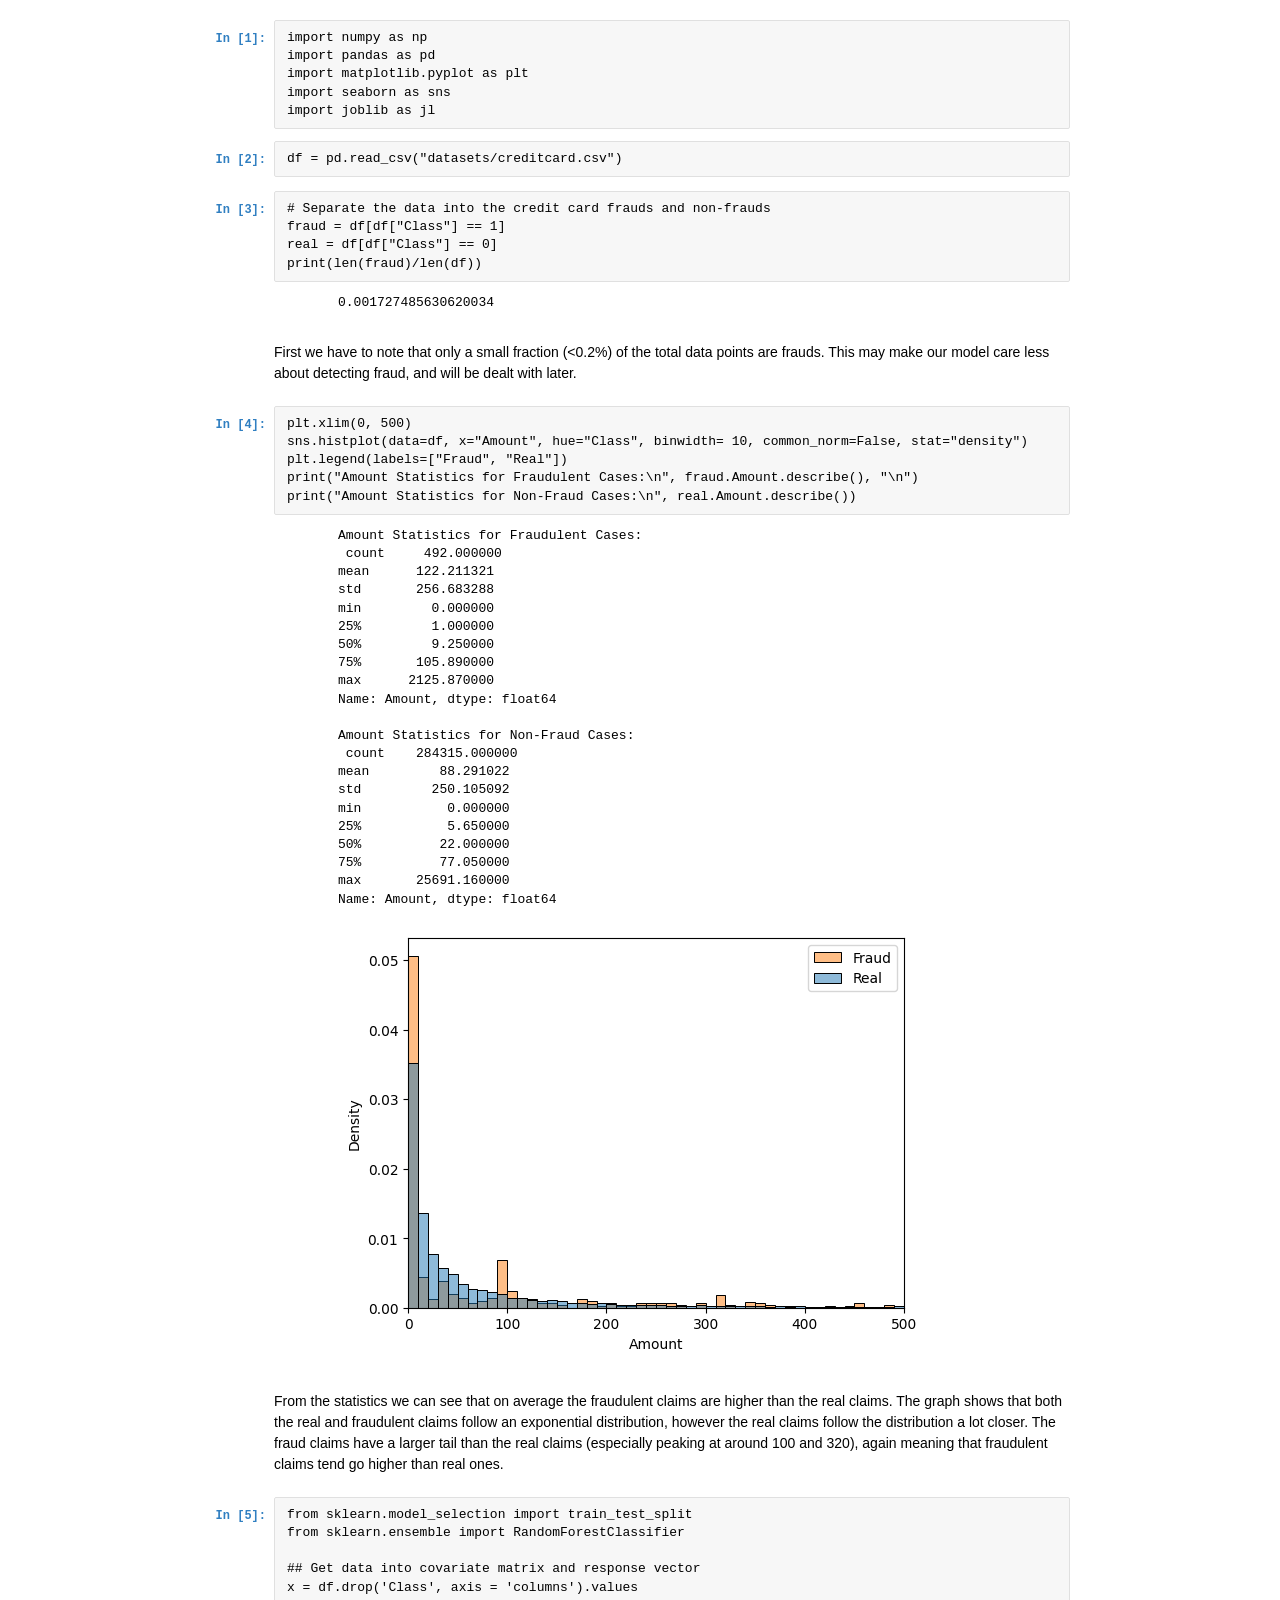
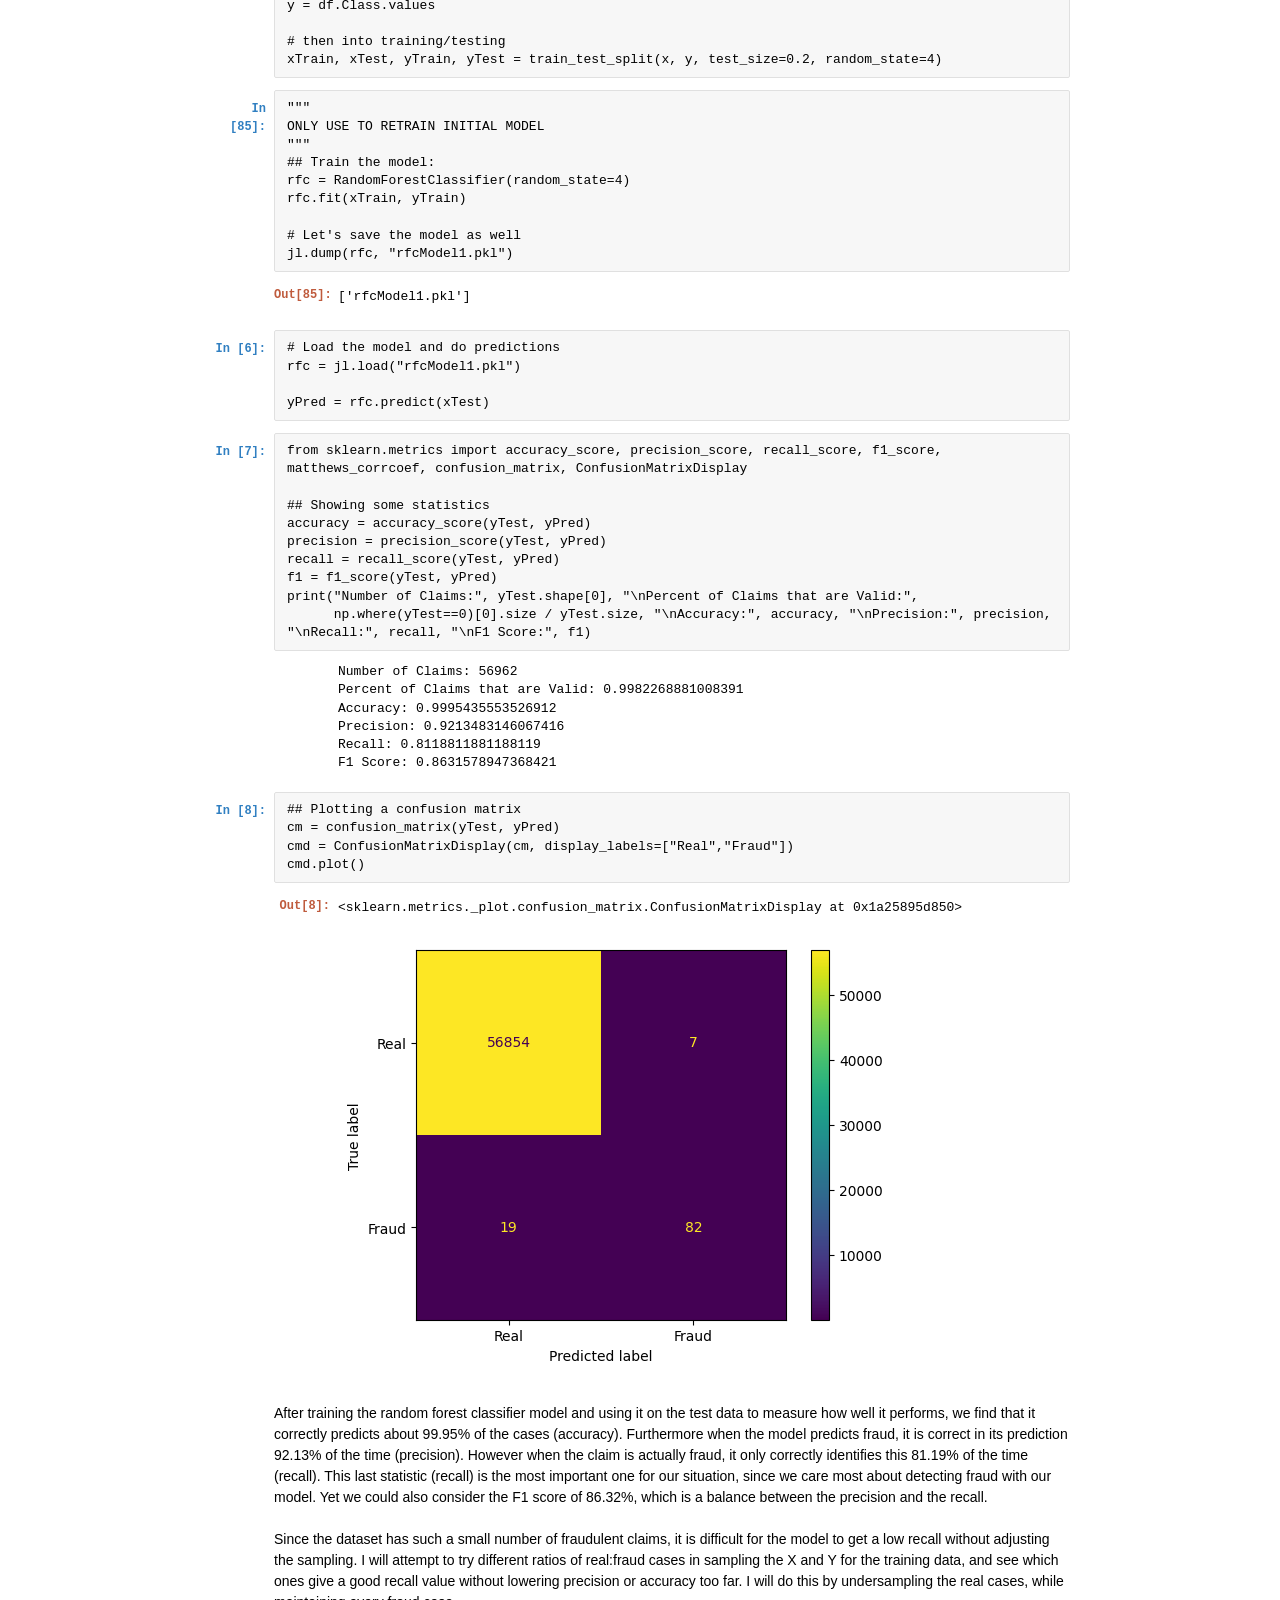
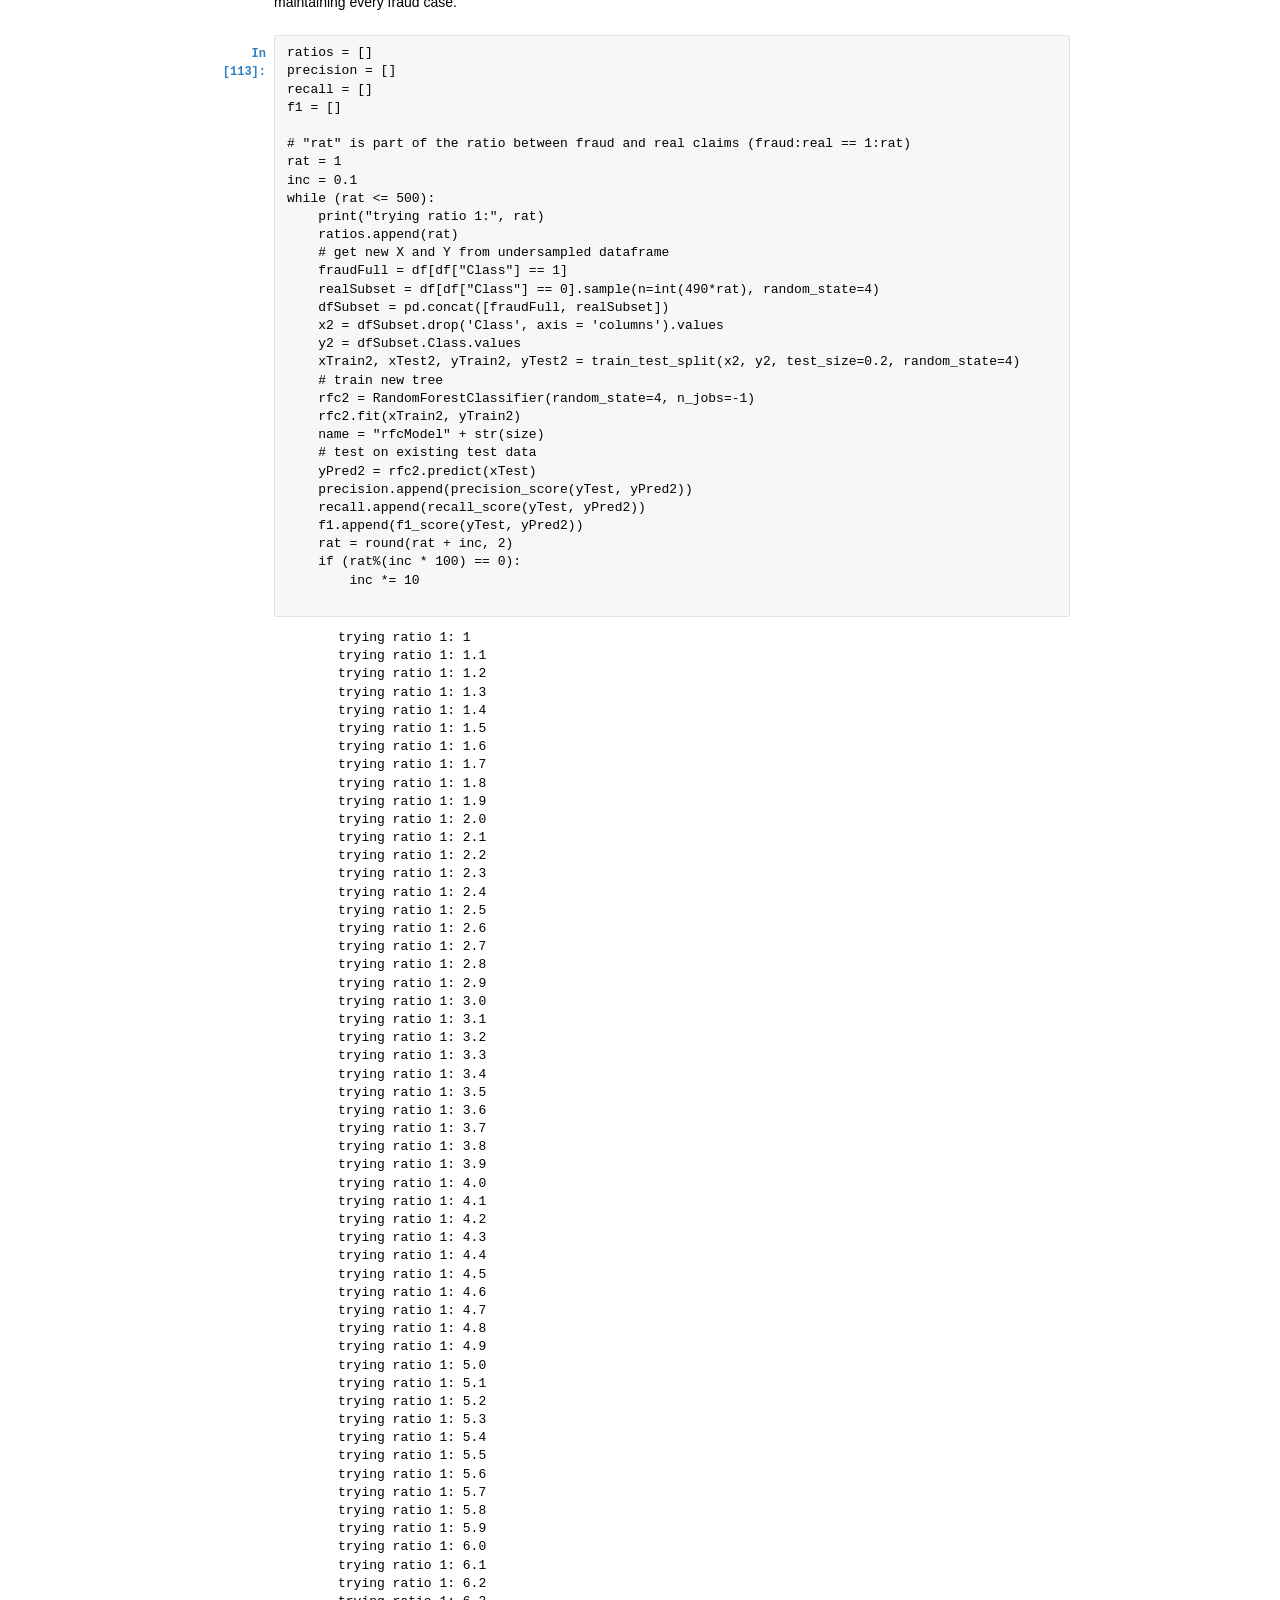
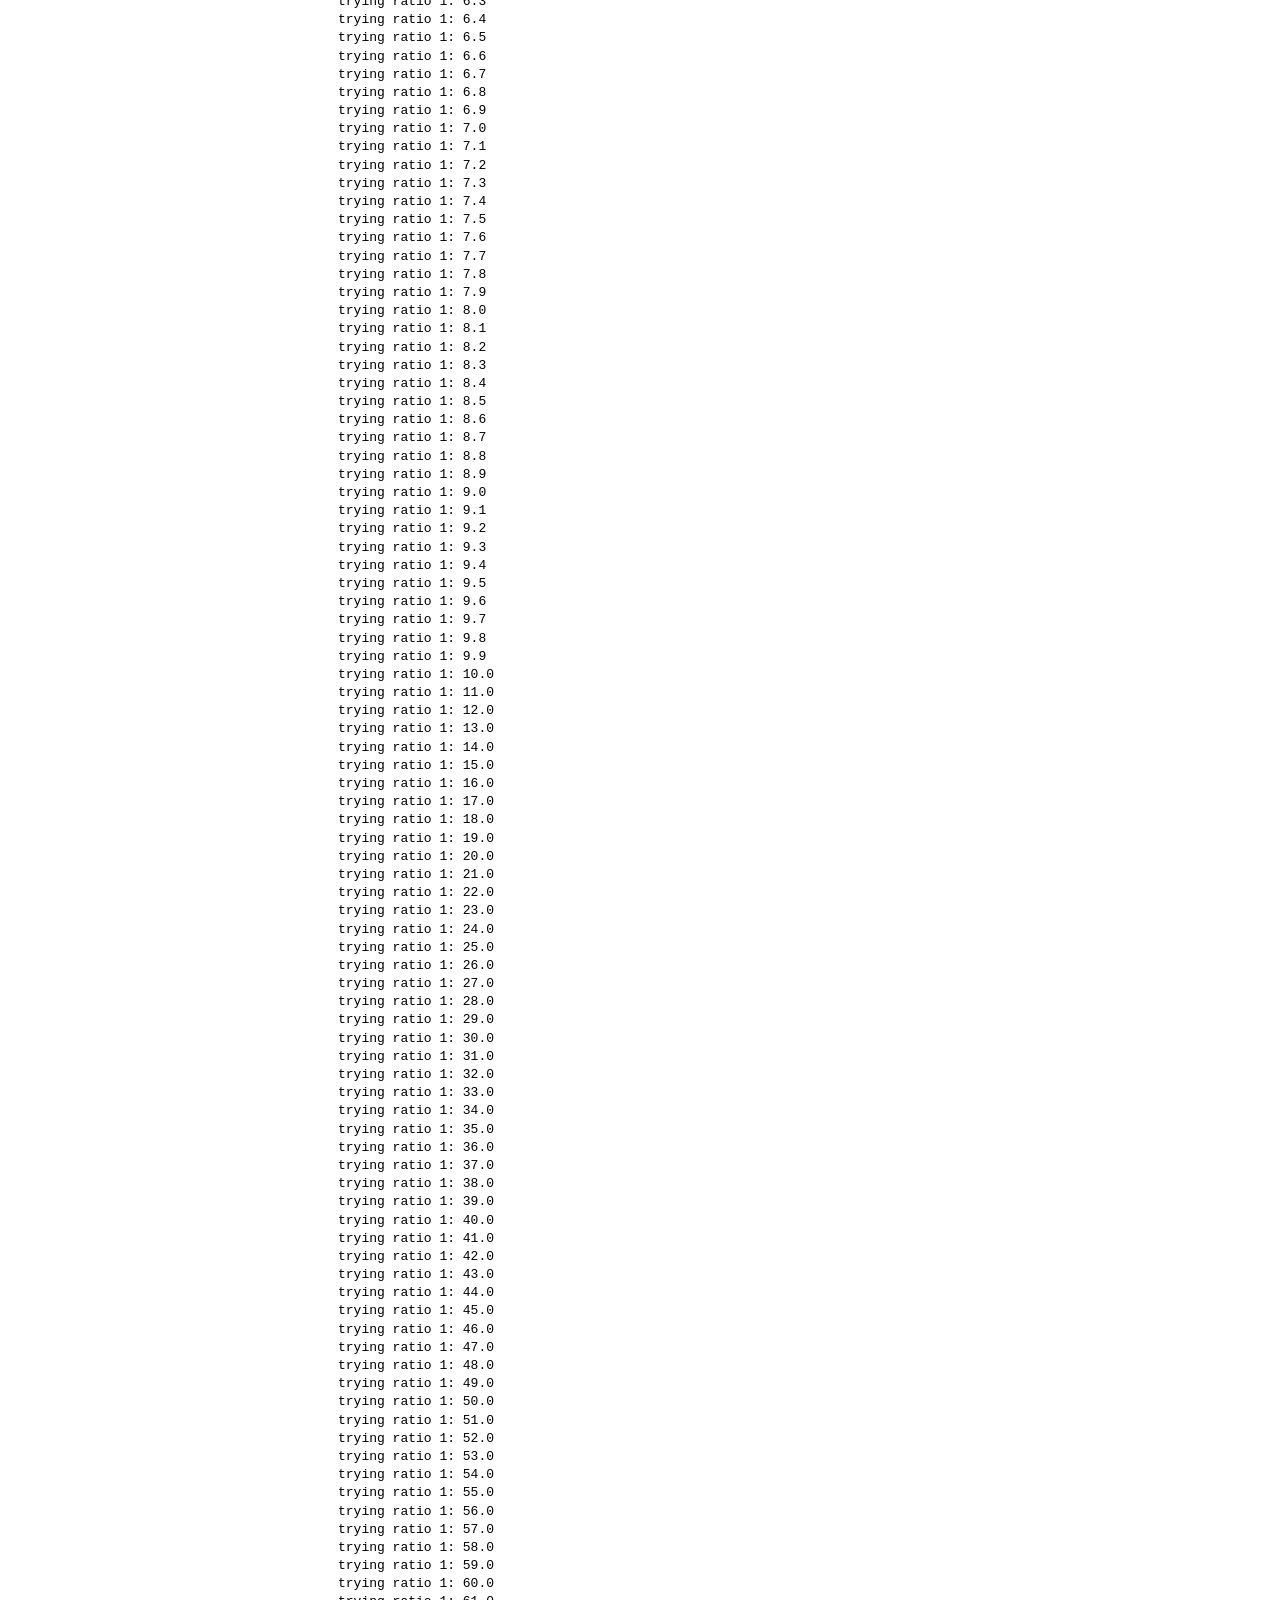
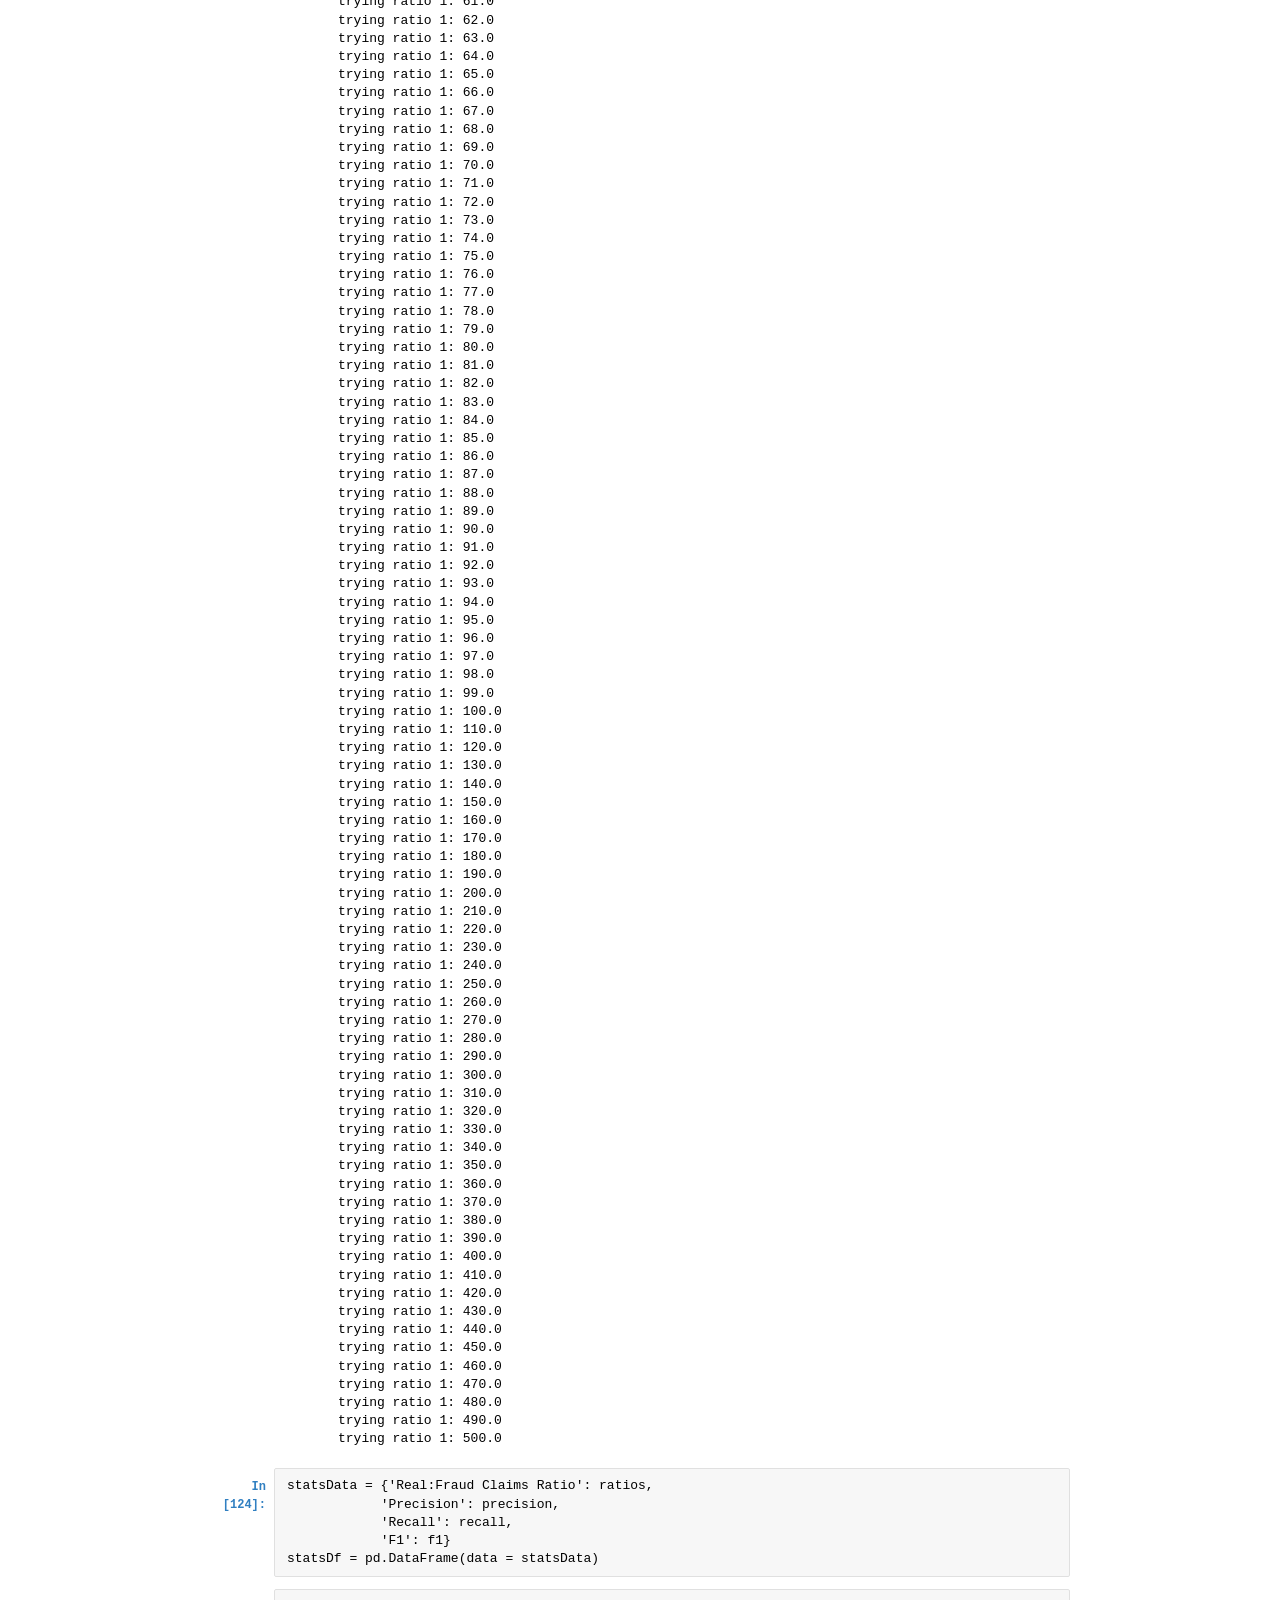
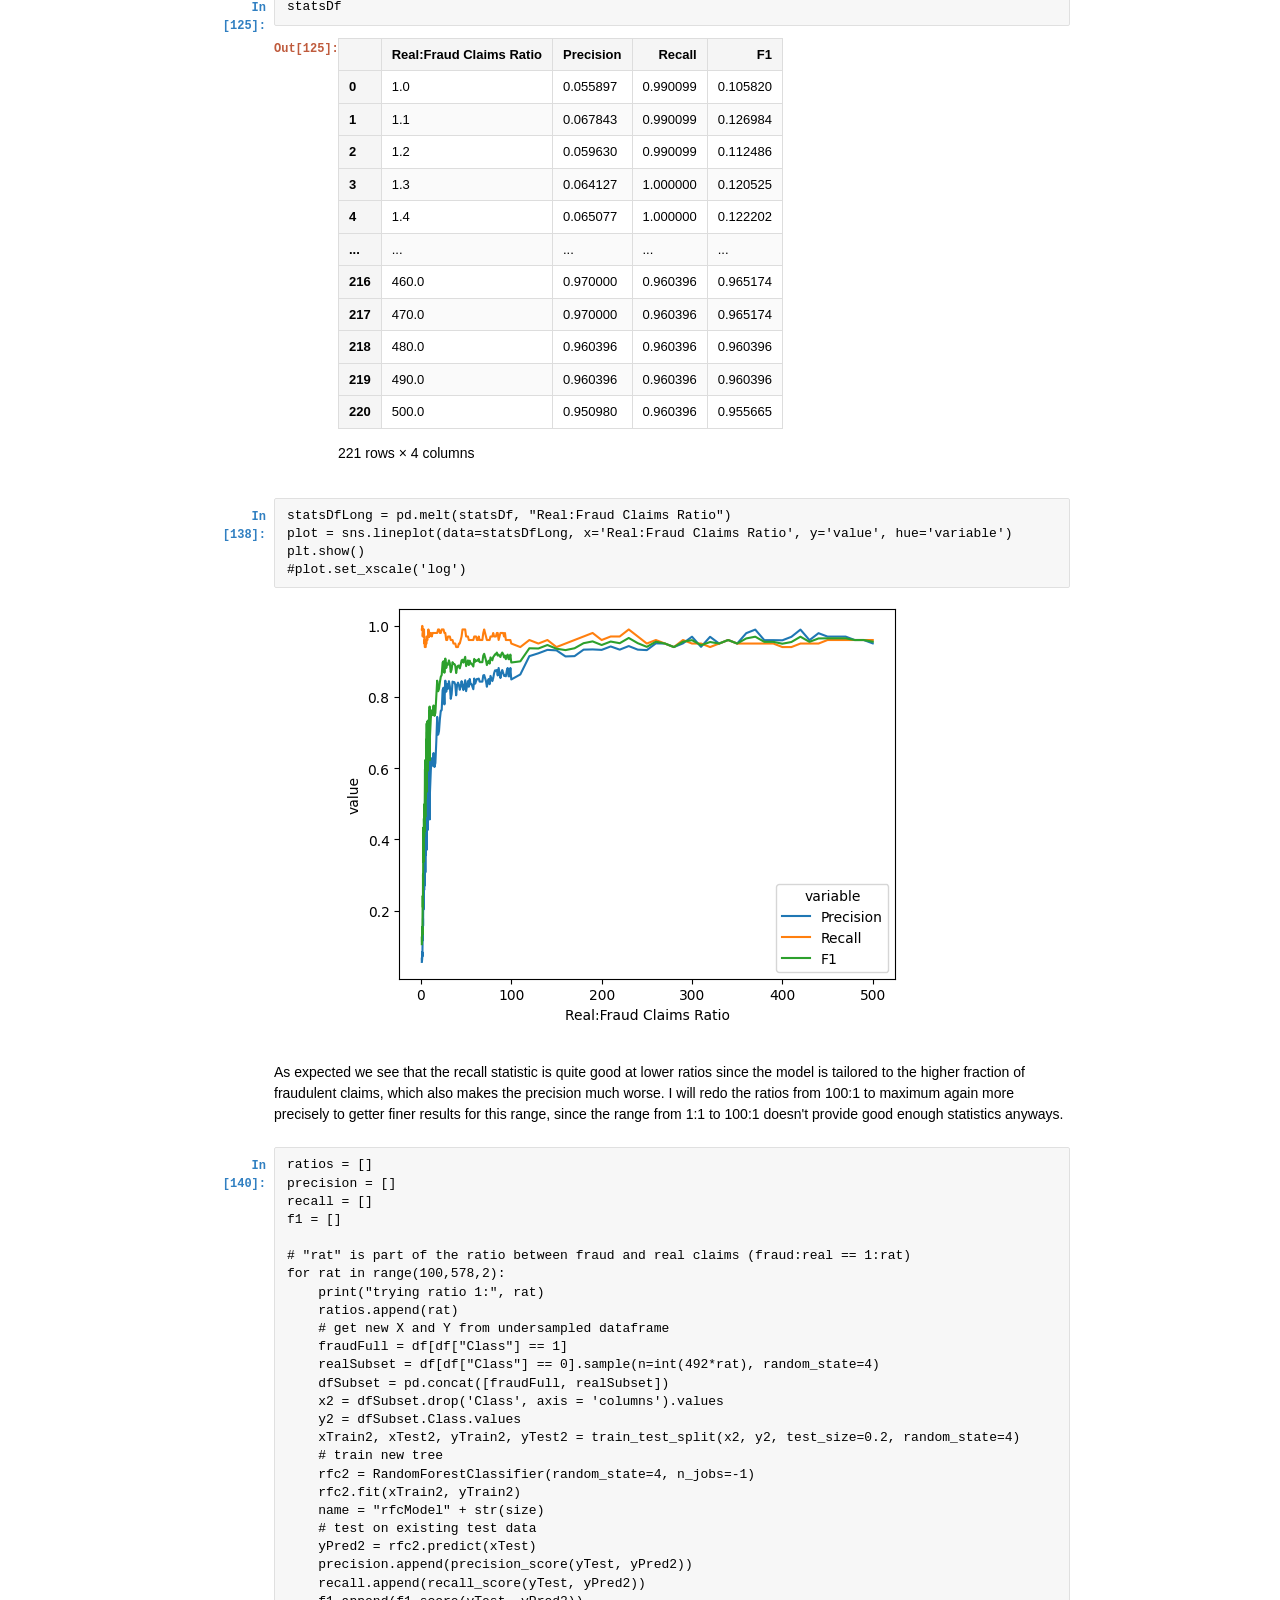
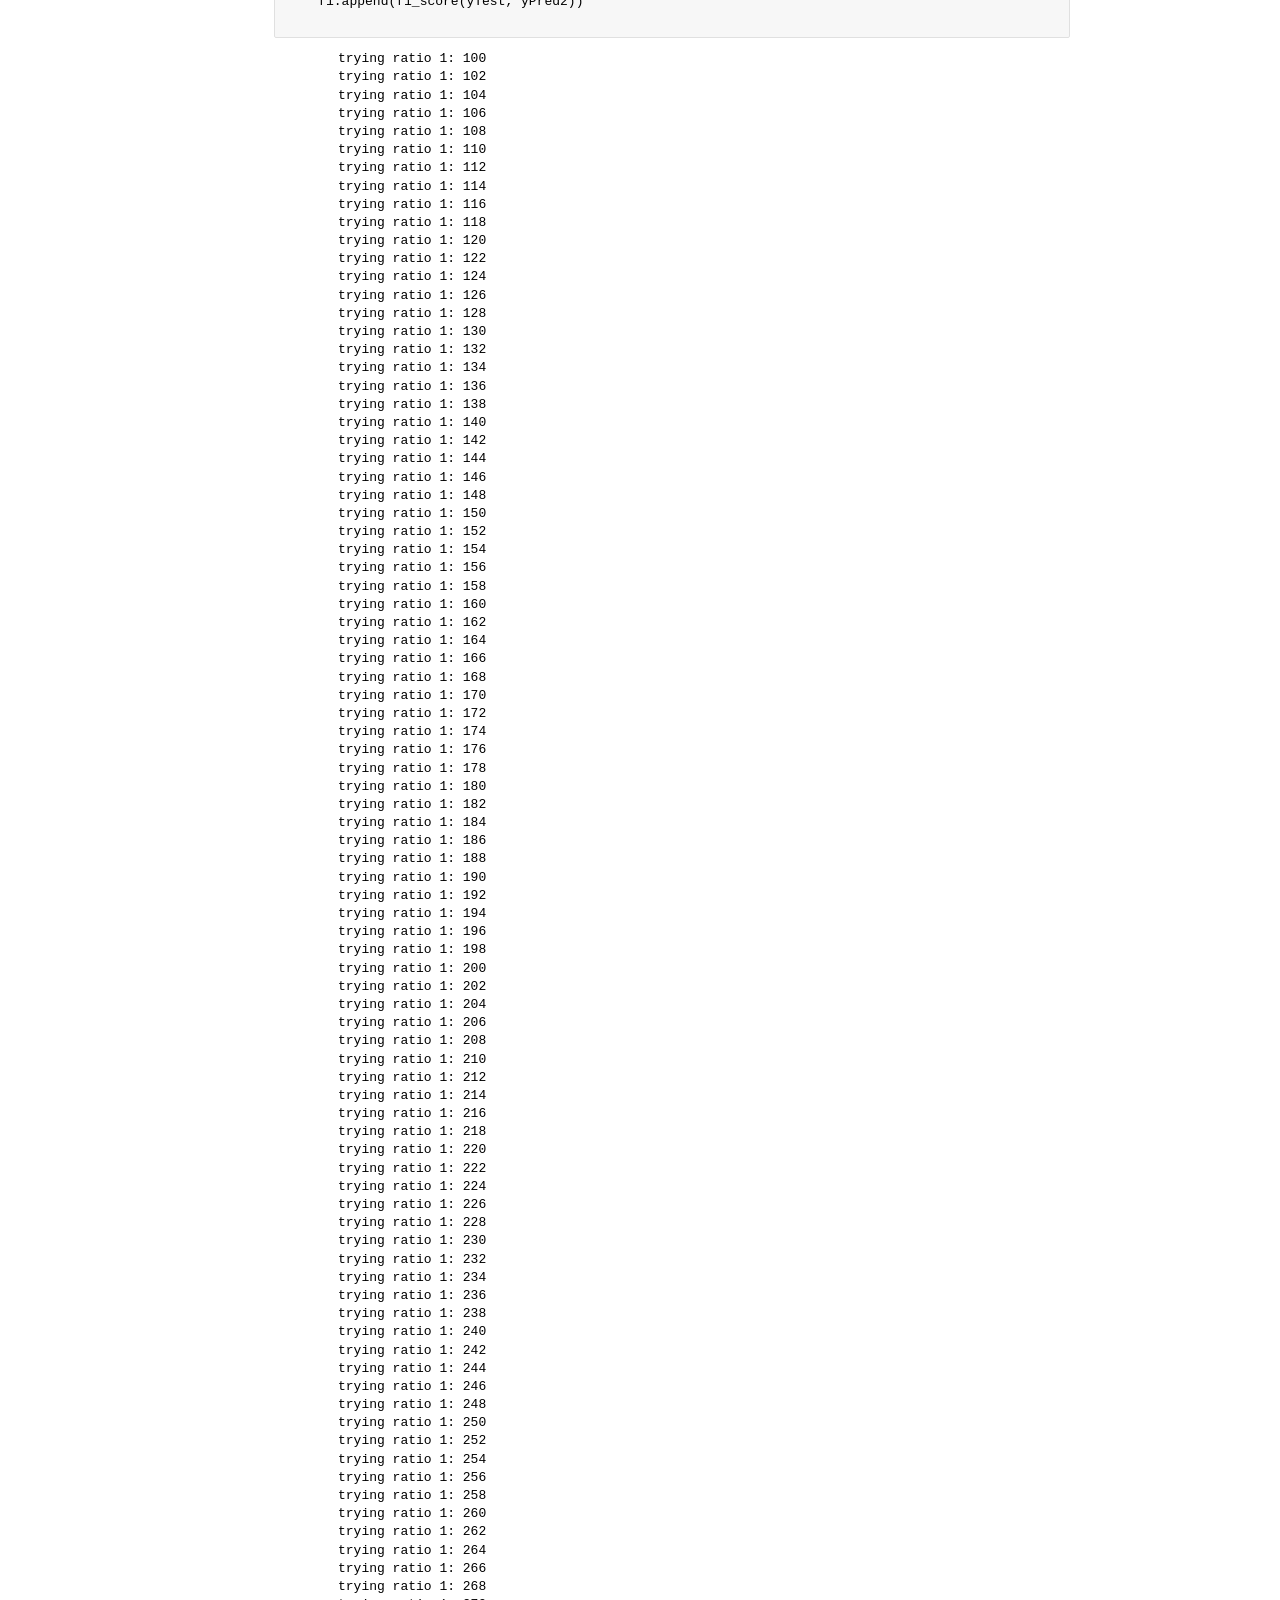
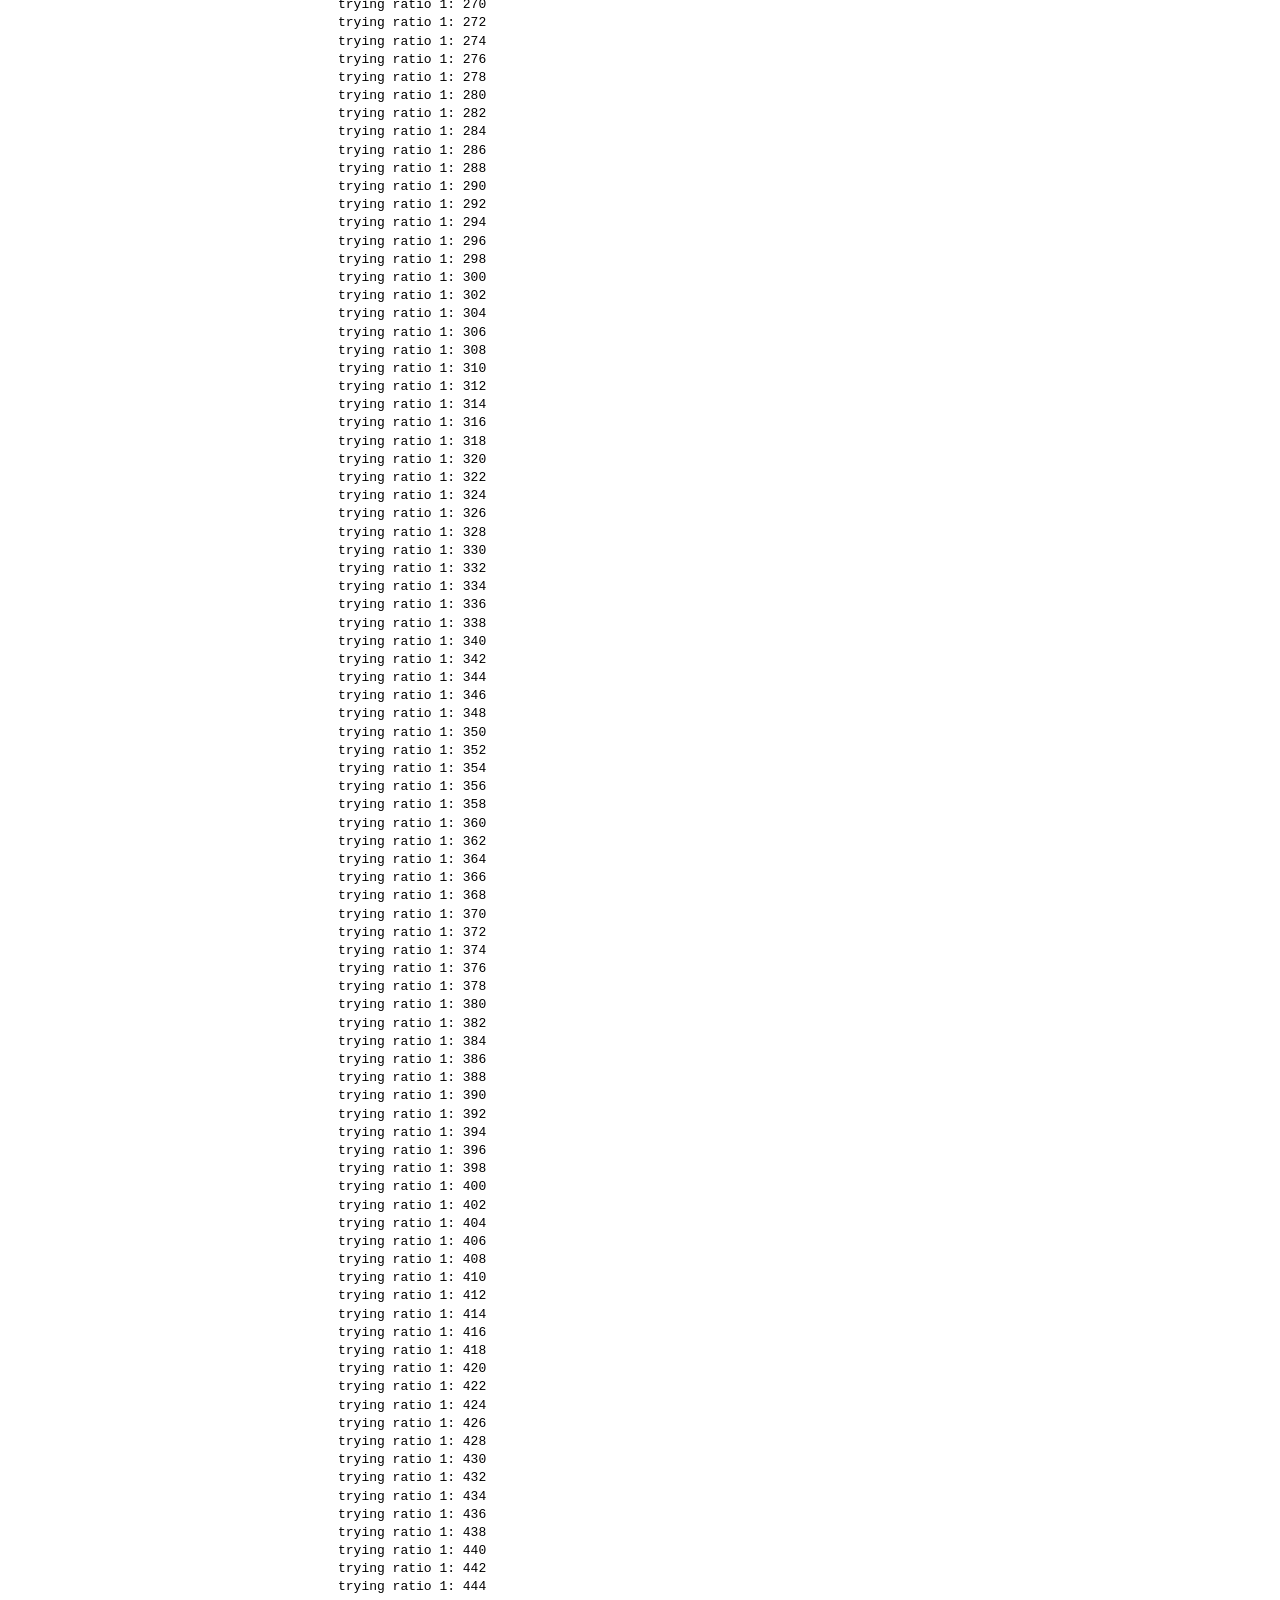
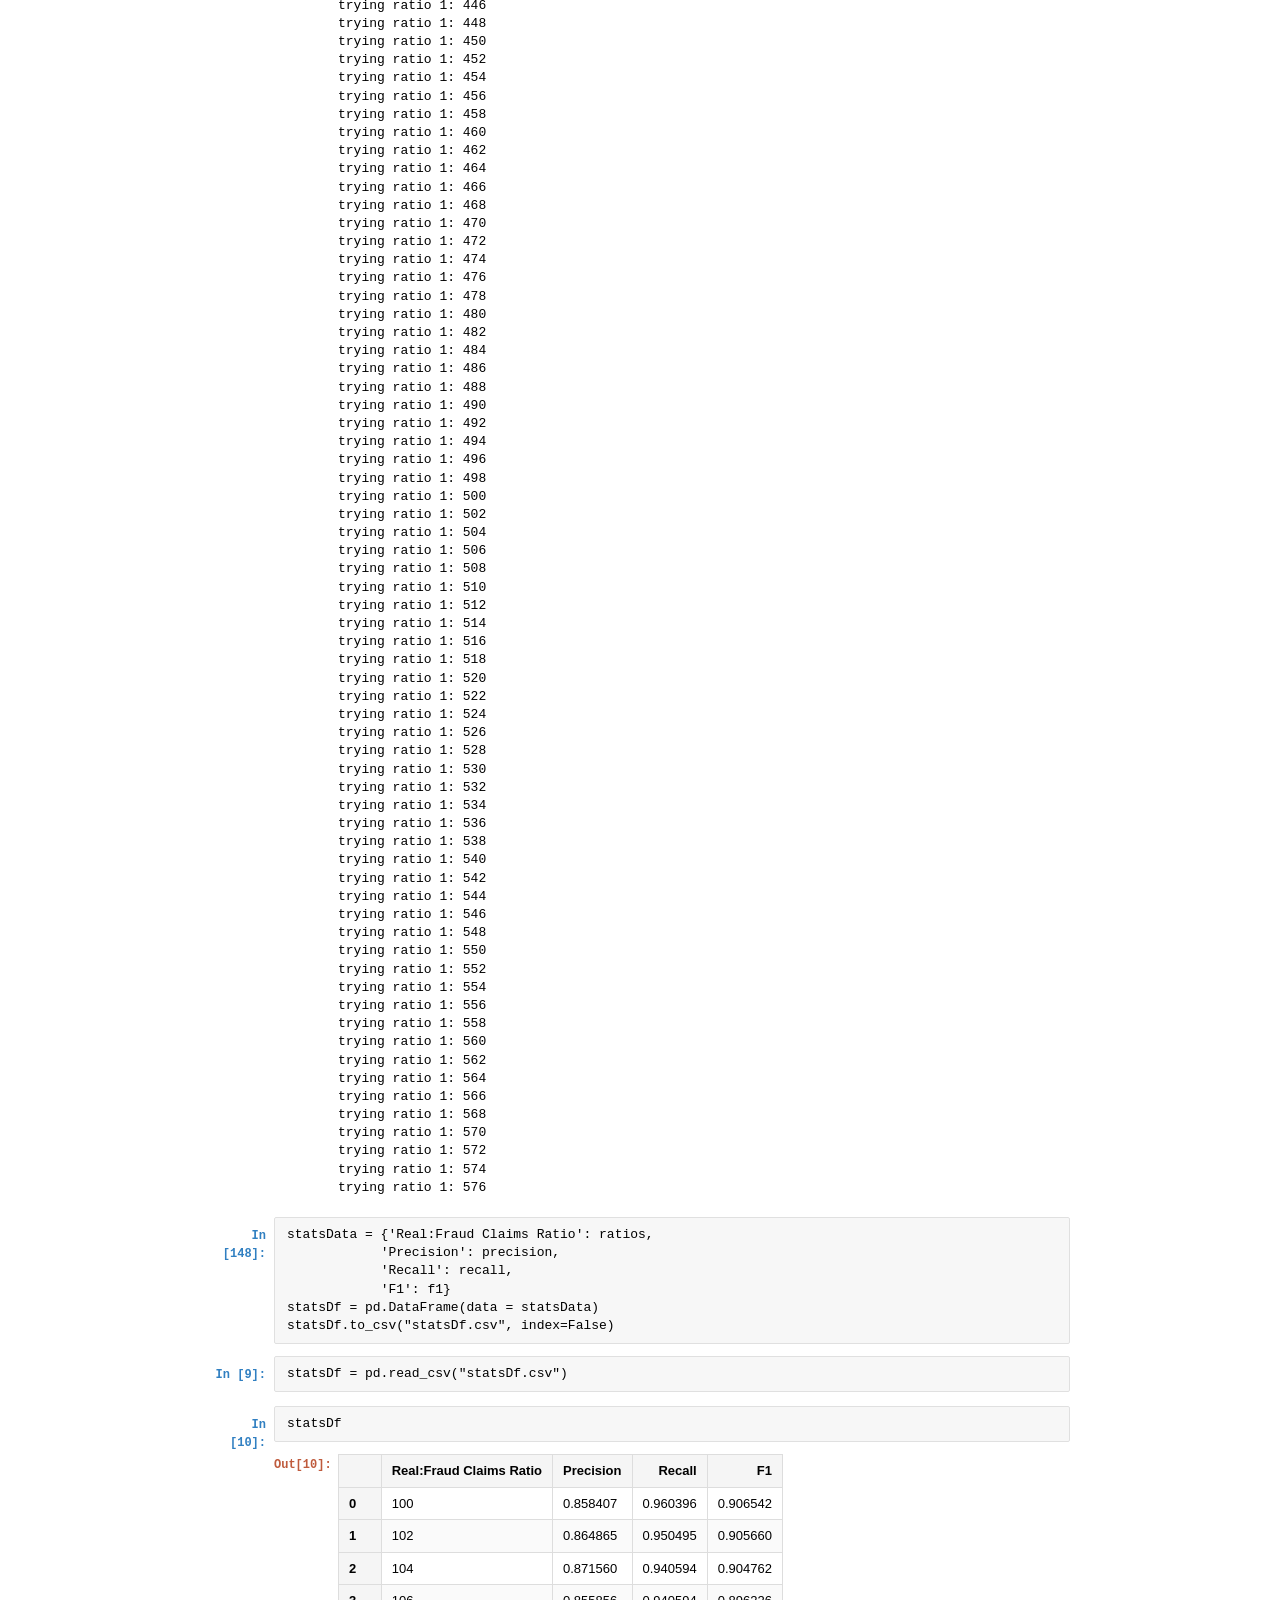
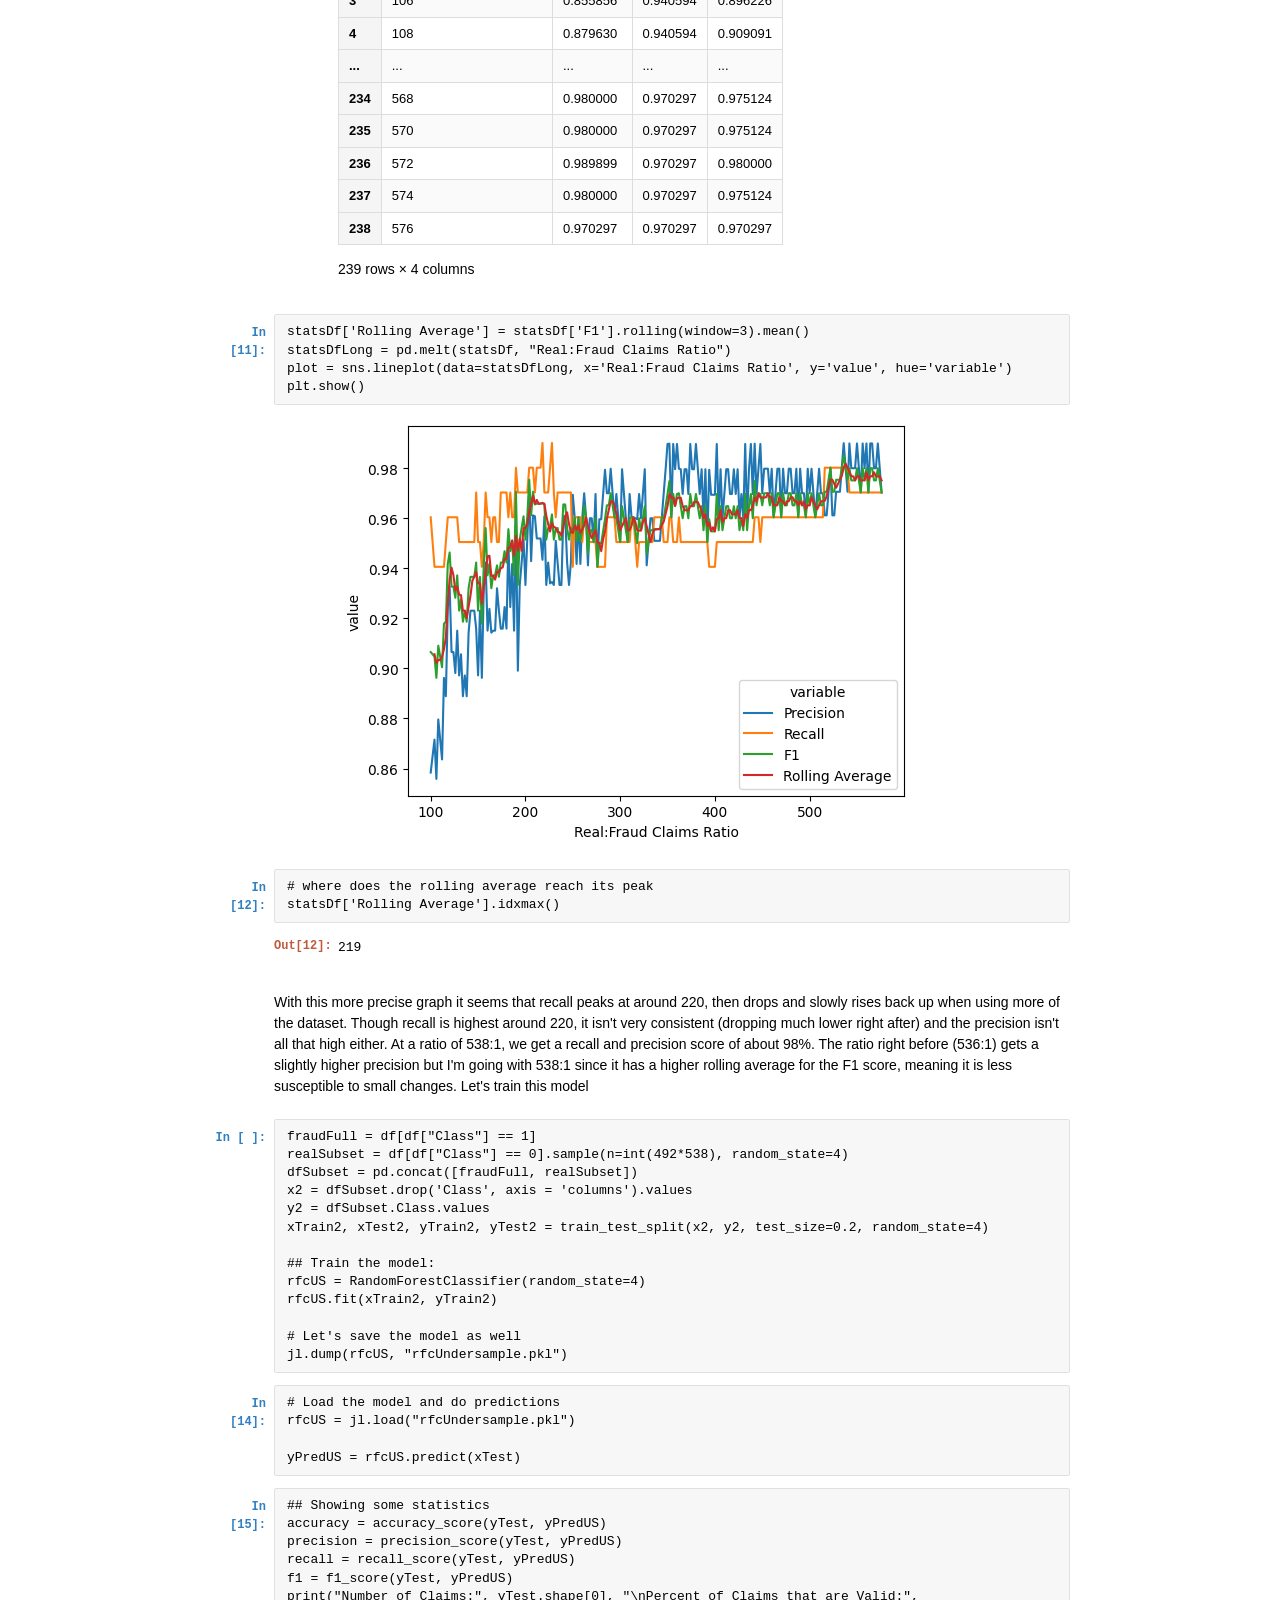
==== CreditCardFraud.html @ 07748f50 "Setup Site Bones Created general layour of site for this project" ====
<!DOCTYPE html>
<html lang="en">
<head>
    <meta charset="UTF-8">
    <meta name="viewport" content="width=device-width, initial-scale=1.0">
    <title>Jupyter Notebook — generated with runcell</title>
    <meta name="description" content="Exported with runcell — convert .ipynb notebooks to HTML or PDF anytime at runcell.dev." />
    <meta name="generator" content="runcell" />
    <style>
        :root {
            --jp-code-font-family: 'SFMono-Regular', Menlo, Consolas, 'Liberation Mono', monospace;
            --jp-content-font-family: -apple-system, BlinkMacSystemFont, 'Segoe UI', Helvetica, Arial, sans-serif;
            --jp-cell-prompt-width: 64px;
            --jp-input-prompt-color: #307fc1;
            --jp-output-prompt-color: #bf5b3d;
            --jp-cell-input-bg: #f7f7f7;
            --jp-layout-color0: #ffffff;
            --jp-layout-color1: #f7f7f7;
            --jp-border-color1: #e0e0e0;
            --jp-content-font-color0: #000000;
            --jp-content-font-color1: #333333;
        }

        * {
            box-sizing: border-box;
        }

        body {
            font-family: var(--jp-content-font-family);
            font-size: 14px;
            line-height: 1.5;
            color: var(--jp-content-font-color0);
            background-color: var(--jp-layout-color0);
            margin: 0;
            padding: 0;
        }

        .notebook-container {
            max-width: 900px;
            margin: 0 auto;
            padding: 20px;
        }

        /* Cell structure */
        .cell {
            display: flex;
            flex-direction: row;
            margin-bottom: 12px;
            position: relative;
        }

        .cell-prompt {
            min-width: var(--jp-cell-prompt-width);
            width: var(--jp-cell-prompt-width);
            font-family: var(--jp-code-font-family);
            font-size: 12px;
            padding: 10px 8px 10px 0;
            text-align: right;
            flex-shrink: 0;
            user-select: none;
        }

        .cell-content {
            flex: 1;
            min-width: 0;
            overflow: hidden;
        }

        /* Input prompt styling - Jupyter blue */
        .input-prompt {
            color: var(--jp-input-prompt-color);
            font-weight: bold;
        }

        /* Output prompt styling - Jupyter red/orange */
        .output-prompt {
            color: var(--jp-output-prompt-color);
            font-weight: bold;
        }

        /* Code cell input area */
        .input-area {
            background-color: var(--jp-cell-input-bg);
            border: 1px solid var(--jp-border-color1);
            border-radius: 2px;
            padding: 8px 12px;
            overflow-x: auto;
        }

        .input-area pre {
            margin: 0;
            font-family: var(--jp-code-font-family);
            font-size: 13px;
            line-height: 1.4;
            white-space: pre-wrap;
            word-wrap: break-word;
        }

        /* Output area */
        .output-area {
            margin-top: 0;
        }

        .output-wrapper {
            display: flex;
            flex-direction: row;
            margin-top: 4px;
        }

        .output-content {
            flex: 1;
            min-width: 0;
            padding: 8px 0;
        }

        .output-content pre {
            margin: 0;
            font-family: var(--jp-code-font-family);
            font-size: 13px;
            line-height: 1.4;
            white-space: pre-wrap;
            word-wrap: break-word;
        }

        /* Stream output (stdout/stderr) */
        .output-stream {
            font-family: var(--jp-code-font-family);
            font-size: 13px;
            line-height: 1.4;
            white-space: pre-wrap;
            word-wrap: break-word;
        }

        .output-stderr {
            background-color: #fdd;
            padding: 8px 12px;
            border-radius: 2px;
        }

        /* Execute result / display data */
        .output-result {
            padding: 4px 0;
        }

        .output-result pre {
            margin: 0;
            font-family: var(--jp-code-font-family);
            font-size: 13px;
        }

        /* Image output */
        .output-image {
            max-width: 100%;
            height: auto;
            display: block;
        }

        /* HTML output (DataFrames, etc.) */
        .output-html {
            overflow-x: auto;
        }

        .output-html table {
            border-collapse: collapse;
            font-size: 13px;
            font-family: var(--jp-content-font-family);
        }

        .output-html table th,
        .output-html table td {
            border: 1px solid #ddd;
            padding: 6px 10px;
            text-align: left;
        }

        .output-html table th {
            background-color: #f5f5f5;
            font-weight: 600;
        }

        .output-html table tr:nth-child(even) {
            background-color: #fafafa;
        }

        /* Error output */
        .output-error {
            background-color: #fff0f0;
            padding: 8px 12px;
            border-radius: 2px;
            font-family: var(--jp-code-font-family);
            font-size: 13px;
            white-space: pre-wrap;
        }

        /* Markdown cell styling */
        .markdown-cell {
            padding: 10px 0;
        }

        .markdown-cell h1 {
            font-size: 2em;
            font-weight: 600;
            margin: 0.67em 0;
            padding-bottom: 0.3em;
            border-bottom: 1px solid var(--jp-border-color1);
        }

        .markdown-cell h2 {
            font-size: 1.5em;
            font-weight: 600;
            margin: 0.83em 0;
            padding-bottom: 0.3em;
            border-bottom: 1px solid var(--jp-border-color1);
        }

        .markdown-cell h3 {
            font-size: 1.25em;
            font-weight: 600;
            margin: 1em 0;
        }

        .markdown-cell h4 {
            font-size: 1em;
            font-weight: 600;
            margin: 1.33em 0;
        }

        .markdown-cell h5 {
            font-size: 0.875em;
            font-weight: 600;
            margin: 1.67em 0;
        }

        .markdown-cell h6 {
            font-size: 0.85em;
            font-weight: 600;
            margin: 2.33em 0;
            color: #6a737d;
        }

        .markdown-cell p {
            margin: 0 0 16px 0;
            line-height: 1.6;
        }

        .markdown-cell code {
            font-family: var(--jp-code-font-family);
            font-size: 85%;
            background-color: rgba(27, 31, 35, 0.05);
            padding: 0.2em 0.4em;
            border-radius: 3px;
        }

        .markdown-cell pre {
            background-color: var(--jp-cell-input-bg);
            border: 1px solid var(--jp-border-color1);
            border-radius: 3px;
            padding: 16px;
            overflow-x: auto;
            font-size: 85%;
            line-height: 1.45;
        }

        .markdown-cell pre code {
            background-color: transparent;
            padding: 0;
            border-radius: 0;
            font-size: 100%;
        }

        .markdown-cell blockquote {
            margin: 0 0 16px 0;
            padding: 0 1em;
            color: #6a737d;
            border-left: 4px solid #dfe2e5;
        }

        .markdown-cell ul,
        .markdown-cell ol {
            margin: 0 0 16px 0;
            padding-left: 2em;
        }

        .markdown-cell li {
            margin: 0.25em 0;
        }

        .markdown-cell a {
            color: #0366d6;
            text-decoration: none;
        }

        .markdown-cell a:hover {
            text-decoration: underline;
        }

        .markdown-cell hr {
            border: 0;
            border-top: 1px solid var(--jp-border-color1);
            margin: 24px 0;
        }

        .markdown-cell img {
            max-width: 100%;
            height: auto;
        }

        .markdown-cell table {
            border-collapse: collapse;
            margin: 0 0 16px 0;
        }

        .markdown-cell table th,
        .markdown-cell table td {
            border: 1px solid #dfe2e5;
            padding: 6px 13px;
        }

        .markdown-cell table th {
            font-weight: 600;
            background-color: #f6f8fa;
        }

        .markdown-cell table tr:nth-child(2n) {
            background-color: #f6f8fa;
        }

        /* Raw cell styling */
        .raw-cell {
            background-color: var(--jp-layout-color1);
            border: 1px solid var(--jp-border-color1);
            border-radius: 2px;
            padding: 8px 12px;
            font-family: var(--jp-code-font-family);
            font-size: 13px;
            white-space: pre-wrap;
        }

        /* Empty prompt placeholder */
        .prompt-empty {
            color: transparent;
        }

        .export-footer {
            margin-top: 32px;
            padding-top: 16px;
            border-top: 1px solid var(--jp-border-color1);
            color: #555;
            font-size: 13px;
            text-align: center;
        }

        .export-footer a {
            color: #0366d6;
            text-decoration: none;
        }

        .export-footer a:hover {
            text-decoration: underline;
        }
    </style>
</head>
<body>
    <div class="notebook-container">
        <div class="cell cell-code">
            <div class="cell-prompt input-prompt">In [1]:</div>
            <div class="cell-content">
                <div class="input-area"><pre>import numpy as np
import pandas as pd
import matplotlib.pyplot as plt
import seaborn as sns
import joblib as jl</pre></div>
            </div>
        </div>
        <div class="cell cell-code">
            <div class="cell-prompt input-prompt">In [2]:</div>
            <div class="cell-content">
                <div class="input-area"><pre>df = pd.read_csv("datasets/creditcard.csv")</pre></div>
            </div>
        </div>
        <div class="cell cell-code">
            <div class="cell-prompt input-prompt">In [3]:</div>
            <div class="cell-content">
                <div class="input-area"><pre># Separate the data into the credit card frauds and non-frauds
fraud = df[df["Class"] == 1]
real = df[df["Class"] == 0]
print(len(fraud)/len(df))</pre></div>
                <div class="output-area">
                    <div class="output-wrapper">
                        <div class="cell-prompt output-prompt"></div>
                        <div class="output-content">
                            <div class="output-stream">0.001727485630620034
</div>
                        </div>
                    </div>
                </div>
            </div>
        </div>
        <div class="cell cell-markdown">
            <div class="cell-prompt prompt-empty">&nbsp;</div>
            <div class="cell-content">
                <div class="markdown-cell">First we have to note that only a small fraction (<0.2%) of the total data points are frauds. This may make our model care less about detecting fraud, and will be dealt with later.</div>
            </div>
        </div>
        <div class="cell cell-code">
            <div class="cell-prompt input-prompt">In [4]:</div>
            <div class="cell-content">
                <div class="input-area"><pre>plt.xlim(0, 500)
sns.histplot(data=df, x="Amount", hue="Class", binwidth= 10, common_norm=False, stat="density")
plt.legend(labels=["Fraud", "Real"])
print("Amount Statistics for Fraudulent Cases:\n", fraud.Amount.describe(), "\n")
print("Amount Statistics for Non-Fraud Cases:\n", real.Amount.describe())</pre></div>
                <div class="output-area">
                    <div class="output-wrapper">
                        <div class="cell-prompt output-prompt"></div>
                        <div class="output-content">
                            <div class="output-stream">Amount Statistics for Fraudulent Cases:
 count     492.000000
mean      122.211321
std       256.683288
min         0.000000
25%         1.000000
50%         9.250000
75%       105.890000
max      2125.870000
Name: Amount, dtype: float64 

Amount Statistics for Non-Fraud Cases:
 count    284315.000000
mean         88.291022
std         250.105092
min           0.000000
25%           5.650000
50%          22.000000
75%          77.050000
max       25691.160000
Name: Amount, dtype: float64
</div>
                        </div>
                    </div>
                    <div class="output-wrapper">
                        <div class="cell-prompt output-prompt"></div>
                        <div class="output-content">
                            <img class="output-image" src="[data-uri]" alt="Output" />
                        </div>
                    </div>
                </div>
            </div>
        </div>
        <div class="cell cell-markdown">
            <div class="cell-prompt prompt-empty">&nbsp;</div>
            <div class="cell-content">
                <div class="markdown-cell">From the statistics we can see that on average the fraudulent claims are higher than the real claims. The graph shows that both the real and fraudulent claims follow an exponential distribution, however the real claims follow the distribution a lot closer. The fraud claims have a larger tail than the real claims (especially peaking at around 100 and 320), again meaning that fraudulent claims tend go higher than real ones.</div>
            </div>
        </div>
        <div class="cell cell-code">
            <div class="cell-prompt input-prompt">In [5]:</div>
            <div class="cell-content">
                <div class="input-area"><pre>from sklearn.model_selection import train_test_split
from sklearn.ensemble import RandomForestClassifier

## Get data into covariate matrix and response vector
x = df.drop('Class', axis = 'columns').values
y = df.Class.values

# then into training/testing
xTrain, xTest, yTrain, yTest = train_test_split(x, y, test_size=0.2, random_state=4)</pre></div>
            </div>
        </div>
        <div class="cell cell-code">
            <div class="cell-prompt input-prompt">In [85]:</div>
            <div class="cell-content">
                <div class="input-area"><pre>"""
ONLY USE TO RETRAIN INITIAL MODEL
"""
## Train the model:
rfc = RandomForestClassifier(random_state=4)
rfc.fit(xTrain, yTrain)

# Let's save the model as well
jl.dump(rfc, "rfcModel1.pkl")</pre></div>
                <div class="output-area">
                    <div class="output-wrapper">
                        <div class="cell-prompt output-prompt">Out[85]:</div>
                        <div class="output-content">
                            <div class="output-result"><pre>['rfcModel1.pkl']</pre></div>
                        </div>
                    </div>
                </div>
            </div>
        </div>
        <div class="cell cell-code">
            <div class="cell-prompt input-prompt">In [6]:</div>
            <div class="cell-content">
                <div class="input-area"><pre># Load the model and do predictions
rfc = jl.load("rfcModel1.pkl")

yPred = rfc.predict(xTest)</pre></div>
            </div>
        </div>
        <div class="cell cell-code">
            <div class="cell-prompt input-prompt">In [7]:</div>
            <div class="cell-content">
                <div class="input-area"><pre>from sklearn.metrics import accuracy_score, precision_score, recall_score, f1_score, matthews_corrcoef, confusion_matrix, ConfusionMatrixDisplay

## Showing some statistics
accuracy = accuracy_score(yTest, yPred)
precision = precision_score(yTest, yPred)
recall = recall_score(yTest, yPred)
f1 = f1_score(yTest, yPred)
print("Number of Claims:", yTest.shape[0], "\nPercent of Claims that are Valid:", 
      np.where(yTest==0)[0].size / yTest.size, "\nAccuracy:", accuracy, "\nPrecision:", precision, "\nRecall:", recall, "\nF1 Score:", f1)
</pre></div>
                <div class="output-area">
                    <div class="output-wrapper">
                        <div class="cell-prompt output-prompt"></div>
                        <div class="output-content">
                            <div class="output-stream">Number of Claims: 56962 
Percent of Claims that are Valid: 0.9982268881008391 
Accuracy: 0.9995435553526912 
Precision: 0.9213483146067416 
Recall: 0.8118811881188119 
F1 Score: 0.8631578947368421
</div>
                        </div>
                    </div>
                </div>
            </div>
        </div>
        <div class="cell cell-code">
            <div class="cell-prompt input-prompt">In [8]:</div>
            <div class="cell-content">
                <div class="input-area"><pre>## Plotting a confusion matrix
cm = confusion_matrix(yTest, yPred)
cmd = ConfusionMatrixDisplay(cm, display_labels=["Real","Fraud"])
cmd.plot()</pre></div>
                <div class="output-area">
                    <div class="output-wrapper">
                        <div class="cell-prompt output-prompt">Out[8]:</div>
                        <div class="output-content">
                            <div class="output-result"><pre>&lt;sklearn.metrics._plot.confusion_matrix.ConfusionMatrixDisplay at 0x1a25895d850&gt;</pre></div>
                        </div>
                    </div>
                    <div class="output-wrapper">
                        <div class="cell-prompt output-prompt"></div>
                        <div class="output-content">
                            <img class="output-image" src="[data-uri]" alt="Output" />
                        </div>
                    </div>
                </div>
            </div>
        </div>
        <div class="cell cell-markdown">
            <div class="cell-prompt prompt-empty">&nbsp;</div>
            <div class="cell-content">
                <div class="markdown-cell">After training the random forest classifier model and using it on the test data to measure how well it performs, we find that it correctly predicts about 99.95% of the cases (accuracy). Furthermore when the model predicts fraud, it is correct in its prediction 92.13% of the time (precision). However when the claim is actually fraud, it only correctly identifies this 81.19% of the time (recall). This last statistic (recall) is the most important one for our situation, since we care most about detecting fraud with our model. Yet we could also consider the F1 score of 86.32%, which is a balance between the precision and the recall.<br><br>Since the dataset has such a small number of fraudulent claims, it is difficult for the model to get a low recall without adjusting the sampling. I will attempt to try different ratios of real:fraud cases in sampling the X and Y for the training data, and see which ones give a good recall value without lowering precision or accuracy too far. I will do this by undersampling the real cases, while maintaining every fraud case.</div>
            </div>
        </div>
        <div class="cell cell-code">
            <div class="cell-prompt input-prompt">In [113]:</div>
            <div class="cell-content">
                <div class="input-area"><pre>ratios = []
precision = []
recall = []
f1 = []

# "rat" is part of the ratio between fraud and real claims (fraud:real == 1:rat)
rat = 1
inc = 0.1
while (rat &lt;= 500):
    print("trying ratio 1:", rat)
    ratios.append(rat)
    # get new X and Y from undersampled dataframe
    fraudFull = df[df["Class"] == 1]
    realSubset = df[df["Class"] == 0].sample(n=int(490*rat), random_state=4)
    dfSubset = pd.concat([fraudFull, realSubset])
    x2 = dfSubset.drop('Class', axis = 'columns').values
    y2 = dfSubset.Class.values
    xTrain2, xTest2, yTrain2, yTest2 = train_test_split(x2, y2, test_size=0.2, random_state=4)
    # train new tree
    rfc2 = RandomForestClassifier(random_state=4, n_jobs=-1)
    rfc2.fit(xTrain2, yTrain2)
    name = "rfcModel" + str(size)
    # test on existing test data
    yPred2 = rfc2.predict(xTest)
    precision.append(precision_score(yTest, yPred2))
    recall.append(recall_score(yTest, yPred2))
    f1.append(f1_score(yTest, yPred2))
    rat = round(rat + inc, 2)
    if (rat%(inc * 100) == 0):
        inc *= 10
        </pre></div>
                <div class="output-area">
                    <div class="output-wrapper">
                        <div class="cell-prompt output-prompt"></div>
                        <div class="output-content">
                            <div class="output-stream">trying ratio 1: 1
trying ratio 1: 1.1
trying ratio 1: 1.2
trying ratio 1: 1.3
trying ratio 1: 1.4
trying ratio 1: 1.5
trying ratio 1: 1.6
trying ratio 1: 1.7
trying ratio 1: 1.8
trying ratio 1: 1.9
trying ratio 1: 2.0
trying ratio 1: 2.1
trying ratio 1: 2.2
trying ratio 1: 2.3
trying ratio 1: 2.4
trying ratio 1: 2.5
trying ratio 1: 2.6
trying ratio 1: 2.7
trying ratio 1: 2.8
trying ratio 1: 2.9
trying ratio 1: 3.0
trying ratio 1: 3.1
trying ratio 1: 3.2
trying ratio 1: 3.3
trying ratio 1: 3.4
trying ratio 1: 3.5
trying ratio 1: 3.6
trying ratio 1: 3.7
trying ratio 1: 3.8
trying ratio 1: 3.9
trying ratio 1: 4.0
trying ratio 1: 4.1
trying ratio 1: 4.2
trying ratio 1: 4.3
trying ratio 1: 4.4
trying ratio 1: 4.5
trying ratio 1: 4.6
trying ratio 1: 4.7
trying ratio 1: 4.8
trying ratio 1: 4.9
trying ratio 1: 5.0
trying ratio 1: 5.1
trying ratio 1: 5.2
trying ratio 1: 5.3
trying ratio 1: 5.4
trying ratio 1: 5.5
trying ratio 1: 5.6
trying ratio 1: 5.7
trying ratio 1: 5.8
trying ratio 1: 5.9
trying ratio 1: 6.0
trying ratio 1: 6.1
trying ratio 1: 6.2
trying ratio 1: 6.3
trying ratio 1: 6.4
trying ratio 1: 6.5
trying ratio 1: 6.6
trying ratio 1: 6.7
trying ratio 1: 6.8
trying ratio 1: 6.9
trying ratio 1: 7.0
trying ratio 1: 7.1
trying ratio 1: 7.2
trying ratio 1: 7.3
trying ratio 1: 7.4
trying ratio 1: 7.5
trying ratio 1: 7.6
trying ratio 1: 7.7
trying ratio 1: 7.8
trying ratio 1: 7.9
trying ratio 1: 8.0
trying ratio 1: 8.1
trying ratio 1: 8.2
trying ratio 1: 8.3
trying ratio 1: 8.4
trying ratio 1: 8.5
trying ratio 1: 8.6
trying ratio 1: 8.7
trying ratio 1: 8.8
trying ratio 1: 8.9
trying ratio 1: 9.0
trying ratio 1: 9.1
trying ratio 1: 9.2
trying ratio 1: 9.3
trying ratio 1: 9.4
trying ratio 1: 9.5
trying ratio 1: 9.6
trying ratio 1: 9.7
trying ratio 1: 9.8
trying ratio 1: 9.9
trying ratio 1: 10.0
trying ratio 1: 11.0
trying ratio 1: 12.0
trying ratio 1: 13.0
trying ratio 1: 14.0
trying ratio 1: 15.0
trying ratio 1: 16.0
trying ratio 1: 17.0
trying ratio 1: 18.0
trying ratio 1: 19.0
trying ratio 1: 20.0
trying ratio 1: 21.0
trying ratio 1: 22.0
trying ratio 1: 23.0
trying ratio 1: 24.0
trying ratio 1: 25.0
trying ratio 1: 26.0
trying ratio 1: 27.0
trying ratio 1: 28.0
trying ratio 1: 29.0
trying ratio 1: 30.0
trying ratio 1: 31.0
trying ratio 1: 32.0
trying ratio 1: 33.0
trying ratio 1: 34.0
trying ratio 1: 35.0
trying ratio 1: 36.0
trying ratio 1: 37.0
trying ratio 1: 38.0
trying ratio 1: 39.0
trying ratio 1: 40.0
trying ratio 1: 41.0
trying ratio 1: 42.0
trying ratio 1: 43.0
trying ratio 1: 44.0
trying ratio 1: 45.0
trying ratio 1: 46.0
trying ratio 1: 47.0
trying ratio 1: 48.0
trying ratio 1: 49.0
trying ratio 1: 50.0
trying ratio 1: 51.0
trying ratio 1: 52.0
trying ratio 1: 53.0
trying ratio 1: 54.0
trying ratio 1: 55.0
trying ratio 1: 56.0
trying ratio 1: 57.0
trying ratio 1: 58.0
trying ratio 1: 59.0
trying ratio 1: 60.0
trying ratio 1: 61.0
trying ratio 1: 62.0
trying ratio 1: 63.0
trying ratio 1: 64.0
trying ratio 1: 65.0
trying ratio 1: 66.0
trying ratio 1: 67.0
trying ratio 1: 68.0
trying ratio 1: 69.0
trying ratio 1: 70.0
trying ratio 1: 71.0
trying ratio 1: 72.0
trying ratio 1: 73.0
trying ratio 1: 74.0
trying ratio 1: 75.0
trying ratio 1: 76.0
trying ratio 1: 77.0
trying ratio 1: 78.0
trying ratio 1: 79.0
trying ratio 1: 80.0
trying ratio 1: 81.0
trying ratio 1: 82.0
trying ratio 1: 83.0
trying ratio 1: 84.0
trying ratio 1: 85.0
trying ratio 1: 86.0
trying ratio 1: 87.0
trying ratio 1: 88.0
trying ratio 1: 89.0
trying ratio 1: 90.0
trying ratio 1: 91.0
trying ratio 1: 92.0
trying ratio 1: 93.0
trying ratio 1: 94.0
trying ratio 1: 95.0
trying ratio 1: 96.0
trying ratio 1: 97.0
trying ratio 1: 98.0
trying ratio 1: 99.0
trying ratio 1: 100.0
trying ratio 1: 110.0
trying ratio 1: 120.0
trying ratio 1: 130.0
trying ratio 1: 140.0
trying ratio 1: 150.0
trying ratio 1: 160.0
trying ratio 1: 170.0
trying ratio 1: 180.0
trying ratio 1: 190.0
trying ratio 1: 200.0
trying ratio 1: 210.0
trying ratio 1: 220.0
trying ratio 1: 230.0
trying ratio 1: 240.0
trying ratio 1: 250.0
trying ratio 1: 260.0
trying ratio 1: 270.0
trying ratio 1: 280.0
trying ratio 1: 290.0
trying ratio 1: 300.0
trying ratio 1: 310.0
trying ratio 1: 320.0
trying ratio 1: 330.0
trying ratio 1: 340.0
trying ratio 1: 350.0
trying ratio 1: 360.0
trying ratio 1: 370.0
trying ratio 1: 380.0
trying ratio 1: 390.0
trying ratio 1: 400.0
trying ratio 1: 410.0
trying ratio 1: 420.0
trying ratio 1: 430.0
trying ratio 1: 440.0
trying ratio 1: 450.0
trying ratio 1: 460.0
trying ratio 1: 470.0
trying ratio 1: 480.0
trying ratio 1: 490.0
trying ratio 1: 500.0
</div>
                        </div>
                    </div>
                </div>
            </div>
        </div>
        <div class="cell cell-code">
            <div class="cell-prompt input-prompt">In [124]:</div>
            <div class="cell-content">
                <div class="input-area"><pre>statsData = {'Real:Fraud Claims Ratio': ratios,
            'Precision': precision,
            'Recall': recall,
            'F1': f1}
statsDf = pd.DataFrame(data = statsData)</pre></div>
            </div>
        </div>
        <div class="cell cell-code">
            <div class="cell-prompt input-prompt">In [125]:</div>
            <div class="cell-content">
                <div class="input-area"><pre>statsDf</pre></div>
                <div class="output-area">
                    <div class="output-wrapper">
                        <div class="cell-prompt output-prompt">Out[125]:</div>
                        <div class="output-content">
                            <div class="output-html"><div>
<style scoped>
    .dataframe tbody tr th:only-of-type {
        vertical-align: middle;
    }

    .dataframe tbody tr th {
        vertical-align: top;
    }

    .dataframe thead th {
        text-align: right;
    }
</style>
<table border="1" class="dataframe">
  <thead>
    <tr style="text-align: right;">
      <th></th>
      <th>Real:Fraud Claims Ratio</th>
      <th>Precision</th>
      <th>Recall</th>
      <th>F1</th>
    </tr>
  </thead>
  <tbody>
    <tr>
      <th>0</th>
      <td>1.0</td>
      <td>0.055897</td>
      <td>0.990099</td>
      <td>0.105820</td>
    </tr>
    <tr>
      <th>1</th>
      <td>1.1</td>
      <td>0.067843</td>
      <td>0.990099</td>
      <td>0.126984</td>
    </tr>
    <tr>
      <th>2</th>
      <td>1.2</td>
      <td>0.059630</td>
      <td>0.990099</td>
      <td>0.112486</td>
    </tr>
    <tr>
      <th>3</th>
      <td>1.3</td>
      <td>0.064127</td>
      <td>1.000000</td>
      <td>0.120525</td>
    </tr>
    <tr>
      <th>4</th>
      <td>1.4</td>
      <td>0.065077</td>
      <td>1.000000</td>
      <td>0.122202</td>
    </tr>
    <tr>
      <th>...</th>
      <td>...</td>
      <td>...</td>
      <td>...</td>
      <td>...</td>
    </tr>
    <tr>
      <th>216</th>
      <td>460.0</td>
      <td>0.970000</td>
      <td>0.960396</td>
      <td>0.965174</td>
    </tr>
    <tr>
      <th>217</th>
      <td>470.0</td>
      <td>0.970000</td>
      <td>0.960396</td>
      <td>0.965174</td>
    </tr>
    <tr>
      <th>218</th>
      <td>480.0</td>
      <td>0.960396</td>
      <td>0.960396</td>
      <td>0.960396</td>
    </tr>
    <tr>
      <th>219</th>
      <td>490.0</td>
      <td>0.960396</td>
      <td>0.960396</td>
      <td>0.960396</td>
    </tr>
    <tr>
      <th>220</th>
      <td>500.0</td>
      <td>0.950980</td>
      <td>0.960396</td>
      <td>0.955665</td>
    </tr>
  </tbody>
</table>
<p>221 rows × 4 columns</p>
</div></div>
                        </div>
                    </div>
                </div>
            </div>
        </div>
        <div class="cell cell-code">
            <div class="cell-prompt input-prompt">In [138]:</div>
            <div class="cell-content">
                <div class="input-area"><pre>statsDfLong = pd.melt(statsDf, "Real:Fraud Claims Ratio")
plot = sns.lineplot(data=statsDfLong, x='Real:Fraud Claims Ratio', y='value', hue='variable')
plt.show()
#plot.set_xscale('log')</pre></div>
                <div class="output-area">
                    <div class="output-wrapper">
                        <div class="cell-prompt output-prompt"></div>
                        <div class="output-content">
                            <img class="output-image" src="[data-uri]" alt="Output" />
                        </div>
                    </div>
                </div>
            </div>
        </div>
        <div class="cell cell-markdown">
            <div class="cell-prompt prompt-empty">&nbsp;</div>
            <div class="cell-content">
                <div class="markdown-cell">As expected we see that the recall statistic is quite good at lower ratios since the model is tailored to the higher fraction of fraudulent claims, which also makes the precision much worse. I will redo the ratios from 100:1 to maximum again more precisely to getter finer results for this range, since the range from 1:1 to 100:1 doesn't provide good enough statistics anyways.</div>
            </div>
        </div>
        <div class="cell cell-code">
            <div class="cell-prompt input-prompt">In [140]:</div>
            <div class="cell-content">
                <div class="input-area"><pre>ratios = []
precision = []
recall = []
f1 = []

# "rat" is part of the ratio between fraud and real claims (fraud:real == 1:rat)
for rat in range(100,578,2):
    print("trying ratio 1:", rat)
    ratios.append(rat)
    # get new X and Y from undersampled dataframe
    fraudFull = df[df["Class"] == 1]
    realSubset = df[df["Class"] == 0].sample(n=int(492*rat), random_state=4)
    dfSubset = pd.concat([fraudFull, realSubset])
    x2 = dfSubset.drop('Class', axis = 'columns').values
    y2 = dfSubset.Class.values
    xTrain2, xTest2, yTrain2, yTest2 = train_test_split(x2, y2, test_size=0.2, random_state=4)
    # train new tree
    rfc2 = RandomForestClassifier(random_state=4, n_jobs=-1)
    rfc2.fit(xTrain2, yTrain2)
    name = "rfcModel" + str(size)
    # test on existing test data
    yPred2 = rfc2.predict(xTest)
    precision.append(precision_score(yTest, yPred2))
    recall.append(recall_score(yTest, yPred2))
    f1.append(f1_score(yTest, yPred2))
        </pre></div>
                <div class="output-area">
                    <div class="output-wrapper">
                        <div class="cell-prompt output-prompt"></div>
                        <div class="output-content">
                            <div class="output-stream">trying ratio 1: 100
trying ratio 1: 102
trying ratio 1: 104
trying ratio 1: 106
trying ratio 1: 108
trying ratio 1: 110
trying ratio 1: 112
trying ratio 1: 114
trying ratio 1: 116
trying ratio 1: 118
trying ratio 1: 120
trying ratio 1: 122
trying ratio 1: 124
trying ratio 1: 126
trying ratio 1: 128
trying ratio 1: 130
trying ratio 1: 132
trying ratio 1: 134
trying ratio 1: 136
trying ratio 1: 138
trying ratio 1: 140
trying ratio 1: 142
trying ratio 1: 144
trying ratio 1: 146
trying ratio 1: 148
trying ratio 1: 150
trying ratio 1: 152
trying ratio 1: 154
trying ratio 1: 156
trying ratio 1: 158
trying ratio 1: 160
trying ratio 1: 162
trying ratio 1: 164
trying ratio 1: 166
trying ratio 1: 168
trying ratio 1: 170
trying ratio 1: 172
trying ratio 1: 174
trying ratio 1: 176
trying ratio 1: 178
trying ratio 1: 180
trying ratio 1: 182
trying ratio 1: 184
trying ratio 1: 186
trying ratio 1: 188
trying ratio 1: 190
trying ratio 1: 192
trying ratio 1: 194
trying ratio 1: 196
trying ratio 1: 198
trying ratio 1: 200
trying ratio 1: 202
trying ratio 1: 204
trying ratio 1: 206
trying ratio 1: 208
trying ratio 1: 210
trying ratio 1: 212
trying ratio 1: 214
trying ratio 1: 216
trying ratio 1: 218
trying ratio 1: 220
trying ratio 1: 222
trying ratio 1: 224
trying ratio 1: 226
trying ratio 1: 228
trying ratio 1: 230
trying ratio 1: 232
trying ratio 1: 234
trying ratio 1: 236
trying ratio 1: 238
trying ratio 1: 240
trying ratio 1: 242
trying ratio 1: 244
trying ratio 1: 246
trying ratio 1: 248
trying ratio 1: 250
trying ratio 1: 252
trying ratio 1: 254
trying ratio 1: 256
trying ratio 1: 258
trying ratio 1: 260
trying ratio 1: 262
trying ratio 1: 264
trying ratio 1: 266
trying ratio 1: 268
trying ratio 1: 270
trying ratio 1: 272
trying ratio 1: 274
trying ratio 1: 276
trying ratio 1: 278
trying ratio 1: 280
trying ratio 1: 282
trying ratio 1: 284
trying ratio 1: 286
trying ratio 1: 288
trying ratio 1: 290
trying ratio 1: 292
trying ratio 1: 294
trying ratio 1: 296
trying ratio 1: 298
trying ratio 1: 300
trying ratio 1: 302
trying ratio 1: 304
trying ratio 1: 306
trying ratio 1: 308
trying ratio 1: 310
trying ratio 1: 312
trying ratio 1: 314
trying ratio 1: 316
trying ratio 1: 318
trying ratio 1: 320
trying ratio 1: 322
trying ratio 1: 324
trying ratio 1: 326
trying ratio 1: 328
trying ratio 1: 330
trying ratio 1: 332
trying ratio 1: 334
trying ratio 1: 336
trying ratio 1: 338
trying ratio 1: 340
trying ratio 1: 342
trying ratio 1: 344
trying ratio 1: 346
trying ratio 1: 348
trying ratio 1: 350
trying ratio 1: 352
trying ratio 1: 354
trying ratio 1: 356
trying ratio 1: 358
trying ratio 1: 360
trying ratio 1: 362
trying ratio 1: 364
trying ratio 1: 366
trying ratio 1: 368
trying ratio 1: 370
trying ratio 1: 372
trying ratio 1: 374
trying ratio 1: 376
trying ratio 1: 378
trying ratio 1: 380
trying ratio 1: 382
trying ratio 1: 384
trying ratio 1: 386
trying ratio 1: 388
trying ratio 1: 390
trying ratio 1: 392
trying ratio 1: 394
trying ratio 1: 396
trying ratio 1: 398
trying ratio 1: 400
trying ratio 1: 402
trying ratio 1: 404
trying ratio 1: 406
trying ratio 1: 408
trying ratio 1: 410
trying ratio 1: 412
trying ratio 1: 414
trying ratio 1: 416
trying ratio 1: 418
trying ratio 1: 420
trying ratio 1: 422
trying ratio 1: 424
trying ratio 1: 426
trying ratio 1: 428
trying ratio 1: 430
trying ratio 1: 432
trying ratio 1: 434
trying ratio 1: 436
trying ratio 1: 438
trying ratio 1: 440
trying ratio 1: 442
trying ratio 1: 444
trying ratio 1: 446
trying ratio 1: 448
trying ratio 1: 450
trying ratio 1: 452
trying ratio 1: 454
trying ratio 1: 456
trying ratio 1: 458
trying ratio 1: 460
trying ratio 1: 462
trying ratio 1: 464
trying ratio 1: 466
trying ratio 1: 468
trying ratio 1: 470
trying ratio 1: 472
trying ratio 1: 474
trying ratio 1: 476
trying ratio 1: 478
trying ratio 1: 480
trying ratio 1: 482
trying ratio 1: 484
trying ratio 1: 486
trying ratio 1: 488
trying ratio 1: 490
trying ratio 1: 492
trying ratio 1: 494
trying ratio 1: 496
trying ratio 1: 498
trying ratio 1: 500
trying ratio 1: 502
trying ratio 1: 504
trying ratio 1: 506
trying ratio 1: 508
trying ratio 1: 510
trying ratio 1: 512
trying ratio 1: 514
trying ratio 1: 516
trying ratio 1: 518
trying ratio 1: 520
trying ratio 1: 522
trying ratio 1: 524
trying ratio 1: 526
trying ratio 1: 528
trying ratio 1: 530
trying ratio 1: 532
trying ratio 1: 534
trying ratio 1: 536
trying ratio 1: 538
trying ratio 1: 540
trying ratio 1: 542
trying ratio 1: 544
trying ratio 1: 546
trying ratio 1: 548
trying ratio 1: 550
trying ratio 1: 552
trying ratio 1: 554
trying ratio 1: 556
trying ratio 1: 558
trying ratio 1: 560
trying ratio 1: 562
trying ratio 1: 564
trying ratio 1: 566
trying ratio 1: 568
trying ratio 1: 570
trying ratio 1: 572
trying ratio 1: 574
trying ratio 1: 576
</div>
                        </div>
                    </div>
                </div>
            </div>
        </div>
        <div class="cell cell-code">
            <div class="cell-prompt input-prompt">In [148]:</div>
            <div class="cell-content">
                <div class="input-area"><pre>statsData = {'Real:Fraud Claims Ratio': ratios,
            'Precision': precision,
            'Recall': recall,
            'F1': f1}
statsDf = pd.DataFrame(data = statsData)
statsDf.to_csv("statsDf.csv", index=False)</pre></div>
            </div>
        </div>
        <div class="cell cell-code">
            <div class="cell-prompt input-prompt">In [9]:</div>
            <div class="cell-content">
                <div class="input-area"><pre>statsDf = pd.read_csv("statsDf.csv")</pre></div>
            </div>
        </div>
        <div class="cell cell-code">
            <div class="cell-prompt input-prompt">In [10]:</div>
            <div class="cell-content">
                <div class="input-area"><pre>statsDf</pre></div>
                <div class="output-area">
                    <div class="output-wrapper">
                        <div class="cell-prompt output-prompt">Out[10]:</div>
                        <div class="output-content">
                            <div class="output-html"><div>
<style scoped>
    .dataframe tbody tr th:only-of-type {
        vertical-align: middle;
    }

    .dataframe tbody tr th {
        vertical-align: top;
    }

    .dataframe thead th {
        text-align: right;
    }
</style>
<table border="1" class="dataframe">
  <thead>
    <tr style="text-align: right;">
      <th></th>
      <th>Real:Fraud Claims Ratio</th>
      <th>Precision</th>
      <th>Recall</th>
      <th>F1</th>
    </tr>
  </thead>
  <tbody>
    <tr>
      <th>0</th>
      <td>100</td>
      <td>0.858407</td>
      <td>0.960396</td>
      <td>0.906542</td>
    </tr>
    <tr>
      <th>1</th>
      <td>102</td>
      <td>0.864865</td>
      <td>0.950495</td>
      <td>0.905660</td>
    </tr>
    <tr>
      <th>2</th>
      <td>104</td>
      <td>0.871560</td>
      <td>0.940594</td>
      <td>0.904762</td>
    </tr>
    <tr>
      <th>3</th>
      <td>106</td>
      <td>0.855856</td>
      <td>0.940594</td>
      <td>0.896226</td>
    </tr>
    <tr>
      <th>4</th>
      <td>108</td>
      <td>0.879630</td>
      <td>0.940594</td>
      <td>0.909091</td>
    </tr>
    <tr>
      <th>...</th>
      <td>...</td>
      <td>...</td>
      <td>...</td>
      <td>...</td>
    </tr>
    <tr>
      <th>234</th>
      <td>568</td>
      <td>0.980000</td>
      <td>0.970297</td>
      <td>0.975124</td>
    </tr>
    <tr>
      <th>235</th>
      <td>570</td>
      <td>0.980000</td>
      <td>0.970297</td>
      <td>0.975124</td>
    </tr>
    <tr>
      <th>236</th>
      <td>572</td>
      <td>0.989899</td>
      <td>0.970297</td>
      <td>0.980000</td>
    </tr>
    <tr>
      <th>237</th>
      <td>574</td>
      <td>0.980000</td>
      <td>0.970297</td>
      <td>0.975124</td>
    </tr>
    <tr>
      <th>238</th>
      <td>576</td>
      <td>0.970297</td>
      <td>0.970297</td>
      <td>0.970297</td>
    </tr>
  </tbody>
</table>
<p>239 rows × 4 columns</p>
</div></div>
                        </div>
                    </div>
                </div>
            </div>
        </div>
        <div class="cell cell-code">
            <div class="cell-prompt input-prompt">In [11]:</div>
            <div class="cell-content">
                <div class="input-area"><pre>statsDf['Rolling Average'] = statsDf['F1'].rolling(window=3).mean()
statsDfLong = pd.melt(statsDf, "Real:Fraud Claims Ratio")
plot = sns.lineplot(data=statsDfLong, x='Real:Fraud Claims Ratio', y='value', hue='variable')
plt.show()</pre></div>
                <div class="output-area">
                    <div class="output-wrapper">
                        <div class="cell-prompt output-prompt"></div>
                        <div class="output-content">
                            <img class="output-image" src="[data-uri]" alt="Output" />
                        </div>
                    </div>
                </div>
            </div>
        </div>
        <div class="cell cell-code">
            <div class="cell-prompt input-prompt">In [12]:</div>
            <div class="cell-content">
                <div class="input-area"><pre># where does the rolling average reach its peak
statsDf['Rolling Average'].idxmax()</pre></div>
                <div class="output-area">
                    <div class="output-wrapper">
                        <div class="cell-prompt output-prompt">Out[12]:</div>
                        <div class="output-content">
                            <div class="output-result"><pre>219</pre></div>
                        </div>
                    </div>
                </div>
            </div>
        </div>
        <div class="cell cell-markdown">
            <div class="cell-prompt prompt-empty">&nbsp;</div>
            <div class="cell-content">
                <div class="markdown-cell">With this more precise graph it seems that recall peaks at around 220, then drops and slowly rises back up when using more of the dataset. Though recall is highest around 220, it isn't very consistent (dropping much lower right after) and the precision isn't all that high either. At a ratio of 538:1, we get a recall and precision score of about 98%. The ratio right before (536:1) gets a slightly higher precision but I'm going with 538:1 since it has a higher rolling average for the F1 score, meaning it is less susceptible to small changes. Let's train this model</div>
            </div>
        </div>
        <div class="cell cell-code">
            <div class="cell-prompt input-prompt">In [ ]:</div>
            <div class="cell-content">
                <div class="input-area"><pre>fraudFull = df[df["Class"] == 1]
realSubset = df[df["Class"] == 0].sample(n=int(492*538), random_state=4)
dfSubset = pd.concat([fraudFull, realSubset])
x2 = dfSubset.drop('Class', axis = 'columns').values
y2 = dfSubset.Class.values
xTrain2, xTest2, yTrain2, yTest2 = train_test_split(x2, y2, test_size=0.2, random_state=4)

## Train the model:
rfcUS = RandomForestClassifier(random_state=4)
rfcUS.fit(xTrain2, yTrain2)

# Let's save the model as well
jl.dump(rfcUS, "rfcUndersample.pkl")</pre></div>
            </div>
        </div>
        <div class="cell cell-code">
            <div class="cell-prompt input-prompt">In [14]:</div>
            <div class="cell-content">
                <div class="input-area"><pre># Load the model and do predictions
rfcUS = jl.load("rfcUndersample.pkl")

yPredUS = rfcUS.predict(xTest)</pre></div>
            </div>
        </div>
        <div class="cell cell-code">
            <div class="cell-prompt input-prompt">In [15]:</div>
            <div class="cell-content">
                <div class="input-area"><pre>## Showing some statistics
accuracy = accuracy_score(yTest, yPredUS)
precision = precision_score(yTest, yPredUS)
recall = recall_score(yTest, yPredUS)
f1 = f1_score(yTest, yPredUS)
print("Number of Claims:", yTest.shape[0], "\nPercent of Claims that are Valid:", 
      np.where(yTest==0)[0].size / yTest.size, "\nAccuracy:", accuracy, "\nPrecision:", precision, "\nRecall:", recall, "\nF1 Score:", f1)
</pre></div>
                <div class="output-area">
                    <div class="output-wrapper">
                        <div class="cell-prompt output-prompt"></div>
                        <div class="output-content">
                            <div class="output-stream">Number of Claims: 56962 
Percent of Claims that are Valid: 0.9982268881008391 
Accuracy: 0.9999297777465679 
Precision: 0.9801980198019802 
Recall: 0.9801980198019802 
F1 Score: 0.9801980198019802
</div>
                        </div>
                    </div>
                </div>
            </div>
        </div>
        <div class="cell cell-code">
            <div class="cell-prompt input-prompt">In [16]:</div>
            <div class="cell-content">
                <div class="input-area"><pre>## Plotting a confusion matrix
cm = confusion_matrix(yTest, yPredUS)
cmd = ConfusionMatrixDisplay(cm, display_labels=["Real","Fraud"])
cmd.plot()</pre></div>
                <div class="output-area">
                    <div class="output-wrapper">
                        <div class="cell-prompt output-prompt">Out[16]:</div>
                        <div class="output-content">
                            <div class="output-result"><pre>&lt;sklearn.metrics._plot.confusion_matrix.ConfusionMatrixDisplay at 0x1a259b77b50&gt;</pre></div>
                        </div>
                    </div>
                    <div class="output-wrapper">
                        <div class="cell-prompt output-prompt"></div>
                        <div class="output-content">
                            <img class="output-image" src="[data-uri]" alt="Output" />
                        </div>
                    </div>
                </div>
            </div>
        </div>
        <div class="cell cell-markdown">
            <div class="cell-prompt prompt-empty">&nbsp;</div>
            <div class="cell-content">
                <div class="markdown-cell">We can see that when tested on the same dataset as the original model, it performs much better and makes mistakes much less often (only 4 mislabels). Both recall and precision go up, with recall going from 81.19% to 98.02%, and precision going from 92.13% to 98.02%. Let's just see how both work on the entire dataset.</div>
            </div>
        </div>
        <div class="cell cell-code">
            <div class="cell-prompt input-prompt">In [29]:</div>
            <div class="cell-content">
                <div class="input-area"><pre>rfc1pred = rfc.predict(x)
rfcUSpred = rfcUS.predict(x)</pre></div>
            </div>
        </div>
        <div class="cell cell-code">
            <div class="cell-prompt input-prompt">In [47]:</div>
            <div class="cell-content">
                <div class="input-area"><pre>Acc1 = accuracy_score(y,rfc1pred)
AccUS = accuracy_score(y,rfcUSpred)
Prec1 = precision_score(y,rfc1pred)
PrecUS = precision_score(y,rfcUSpred)
Rec1 = recall_score(y,rfc1pred)
RecUS = recall_score(y,rfcUSpred)
Fone1 = f1_score(y,rfc1pred)
FoneUS = f1_score(y,rfcUSpred)
compareDF = {
    "Statistic": ["Accuracy","Precision","Recall","F1"],
    "Original Model": [Acc1, Prec1, Rec1, Fone1],
    "Undersampled Model": [AccUS, PrecUS, RecUS, FoneUS]
}

compareDF = pd.DataFrame(data = compareDF)</pre></div>
            </div>
        </div>
        <div class="cell cell-code">
            <div class="cell-prompt input-prompt">In [48]:</div>
            <div class="cell-content">
                <div class="input-area"><pre>compareDF</pre></div>
                <div class="output-area">
                    <div class="output-wrapper">
                        <div class="cell-prompt output-prompt">Out[48]:</div>
                        <div class="output-content">
                            <div class="output-html"><div>
<style scoped>
    .dataframe tbody tr th:only-of-type {
        vertical-align: middle;
    }

    .dataframe tbody tr th {
        vertical-align: top;
    }

    .dataframe thead th {
        text-align: right;
    }
</style>
<table border="1" class="dataframe">
  <thead>
    <tr style="text-align: right;">
      <th></th>
      <th>Statistic</th>
      <th>Original Model</th>
      <th>Undersampled Model</th>
    </tr>
  </thead>
  <tbody>
    <tr>
      <th>0</th>
      <td>Accuracy</td>
      <td>0.999905</td>
      <td>0.999916</td>
    </tr>
    <tr>
      <th>1</th>
      <td>Precision</td>
      <td>0.985386</td>
      <td>0.991597</td>
    </tr>
    <tr>
      <th>2</th>
      <td>Recall</td>
      <td>0.959350</td>
      <td>0.959350</td>
    </tr>
    <tr>
      <th>3</th>
      <td>F1</td>
      <td>0.972194</td>
      <td>0.975207</td>
    </tr>
  </tbody>
</table>
</div></div>
                        </div>
                    </div>
                </div>
            </div>
        </div>
        <div class="cell cell-code">
            <div class="cell-prompt input-prompt">In [55]:</div>
            <div class="cell-content">
                <div class="input-area"><pre>cDFLong = pd.melt(compareDF, "Statistic")
sns.barplot(data=cDFLong, x='Statistic', y='value', hue='variable')
plt.ylim(0.95, 1.0)
plt.show()</pre></div>
                <div class="output-area">
                    <div class="output-wrapper">
                        <div class="cell-prompt output-prompt"></div>
                        <div class="output-content">
                            <img class="output-image" src="[data-uri]" alt="Output" />
                        </div>
                    </div>
                </div>
            </div>
        </div>
        <div class="cell cell-markdown">
            <div class="cell-prompt prompt-empty">&nbsp;</div>
            <div class="cell-content">
                <div class="markdown-cell">From this graph we can see clearly that undersampling has benefitted the model. Unfortunately we have not improved the recall %, but we have increased the precision of our model (despite training it on less data!).</div>
            </div>
        </div>
        <div class="cell cell-code">
            <div class="cell-prompt input-prompt">In [ ]:</div>
            <div class="cell-content">
                <div class="input-area"><pre></pre></div>
            </div>
        </div>
    </div>
    <footer class="export-footer">
        Exported with <a href="https://www.runcell.dev/tool/ipynb-to-html">runcell</a> — convert notebooks to HTML or PDF anytime at runcell.dev.
    </footer>
</body>
</html>
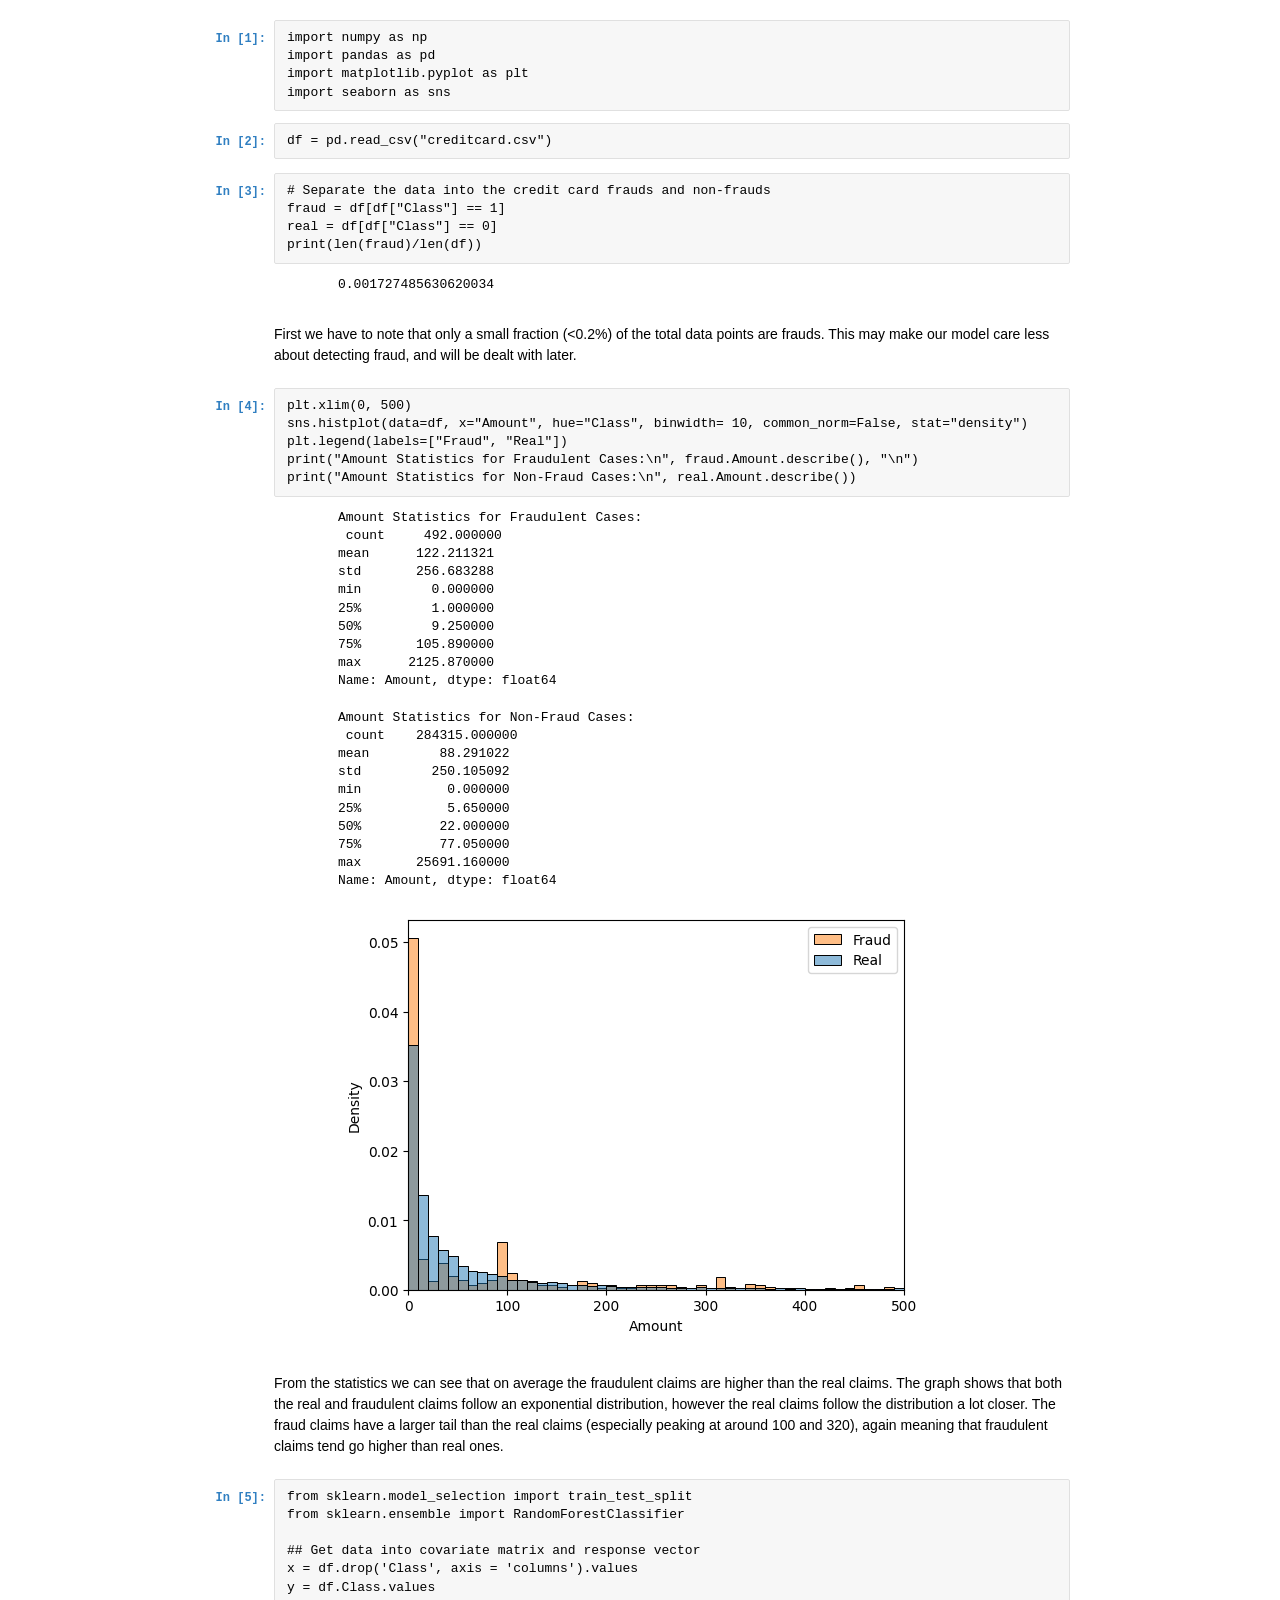
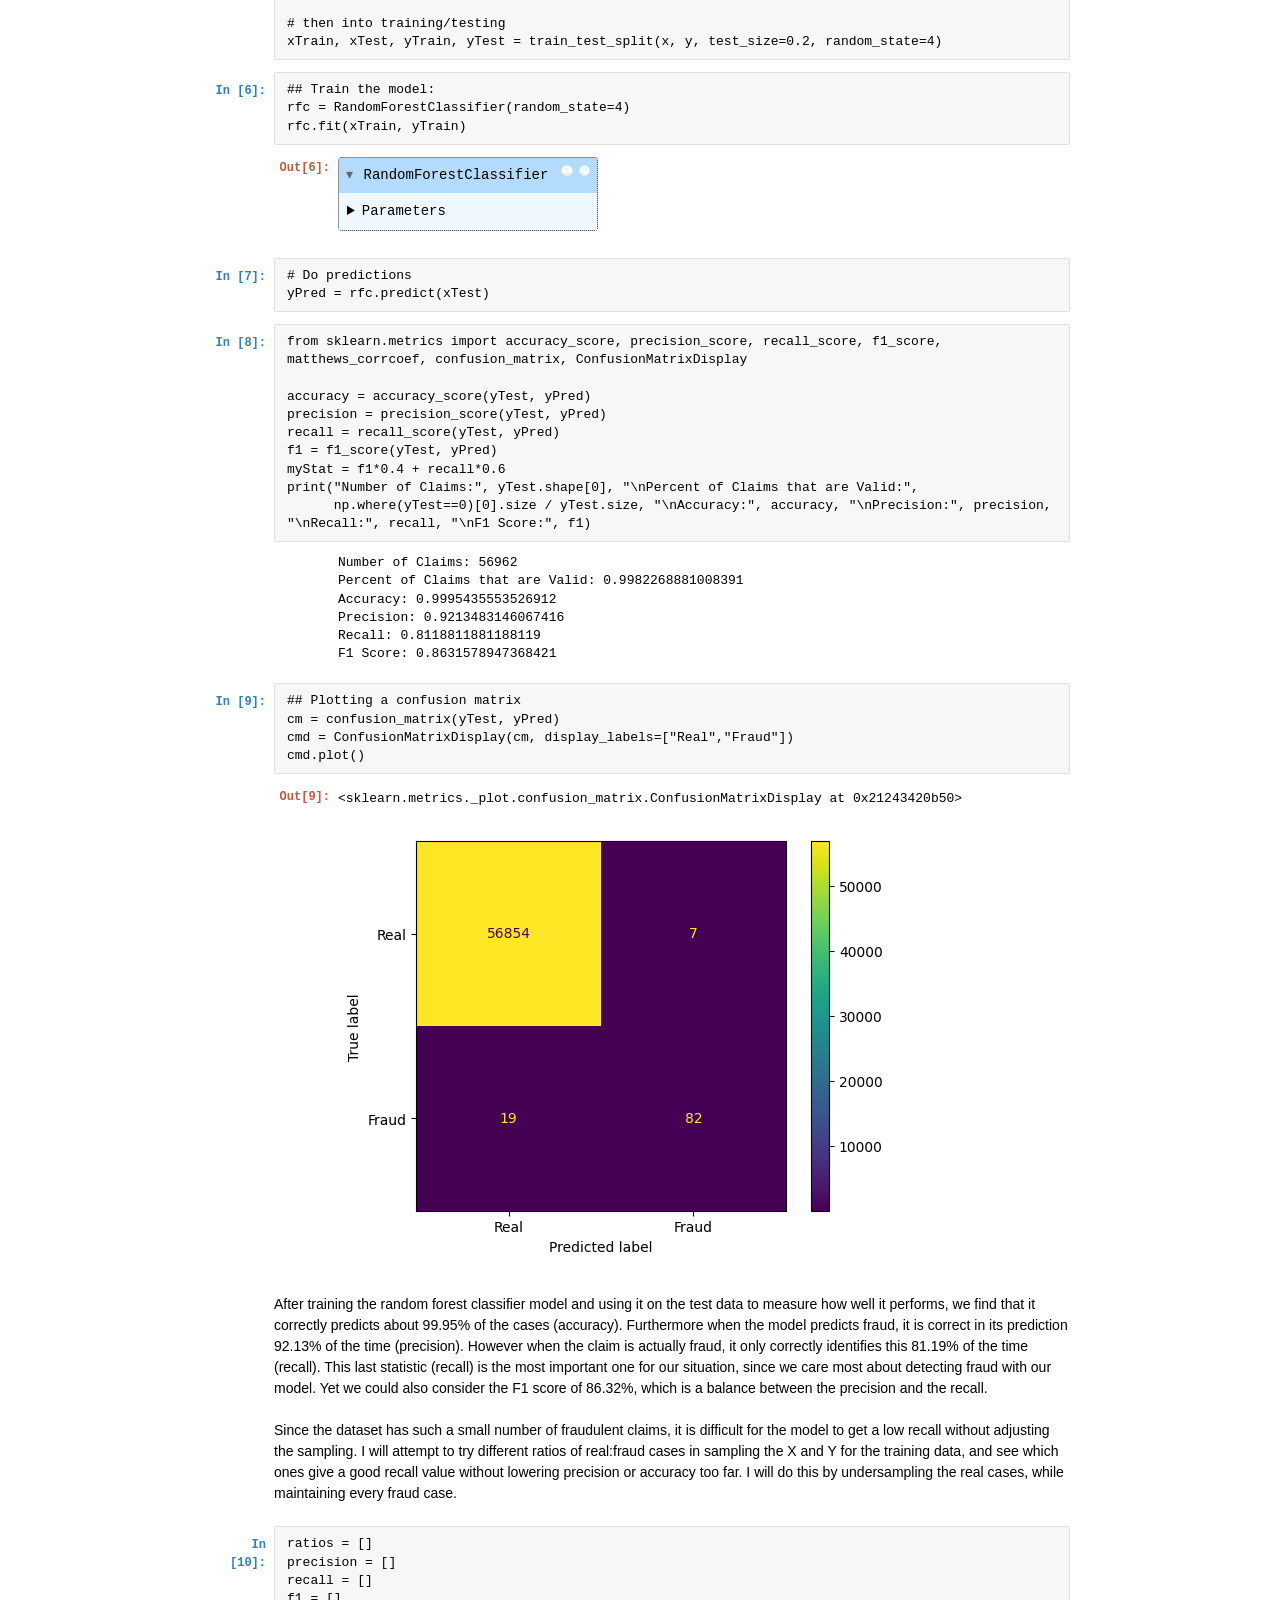
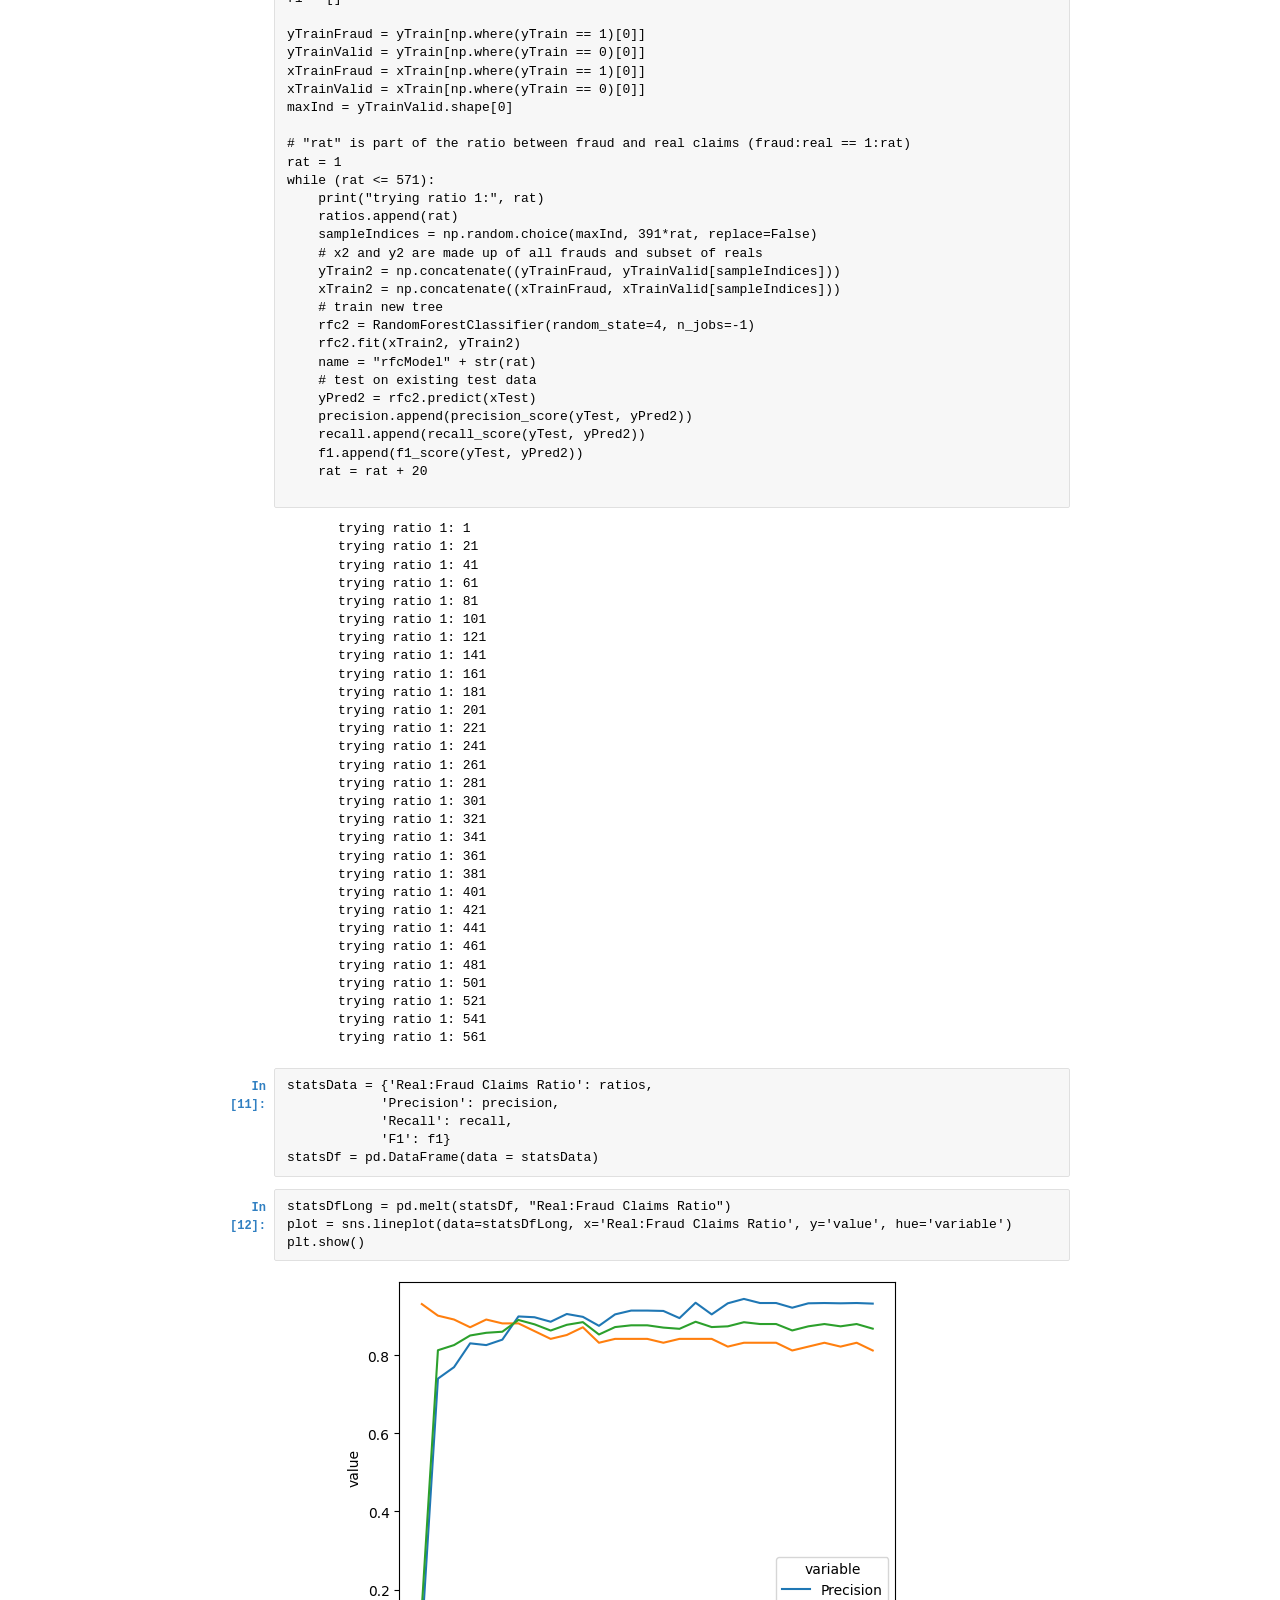
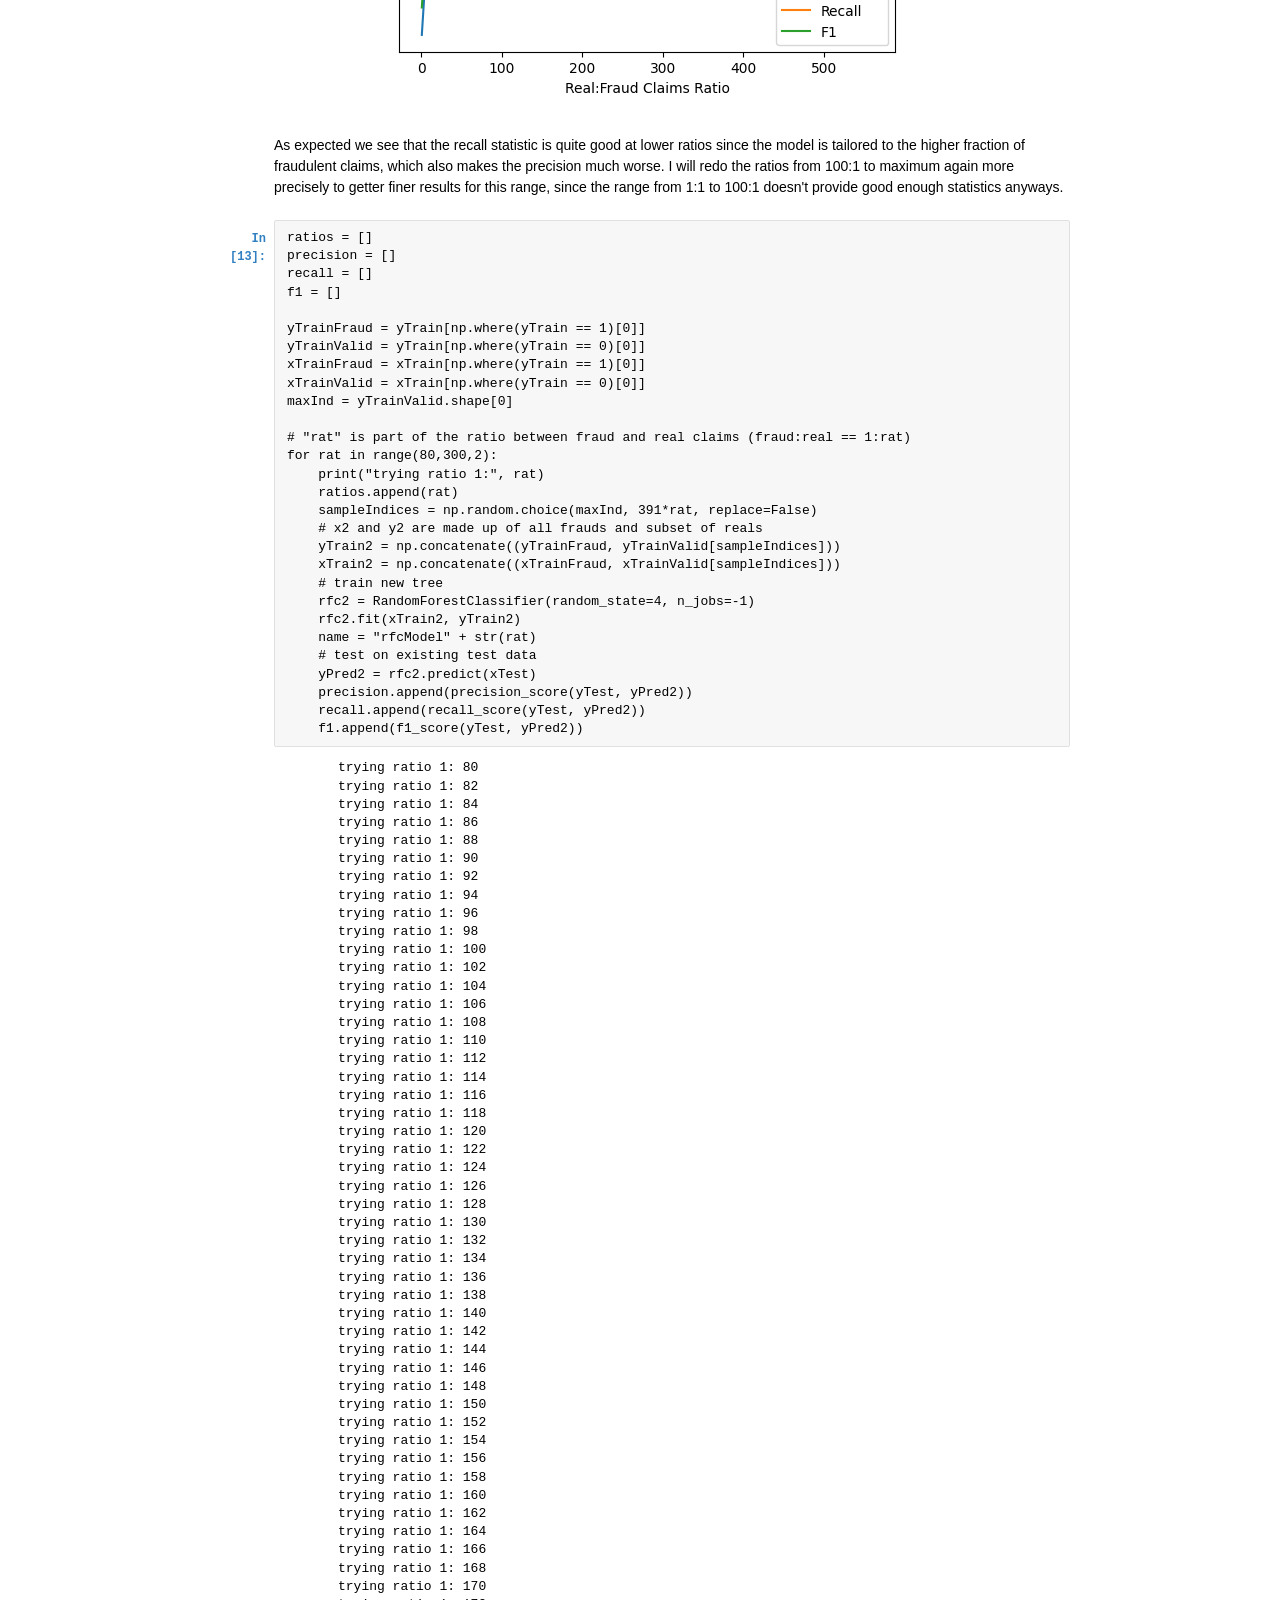
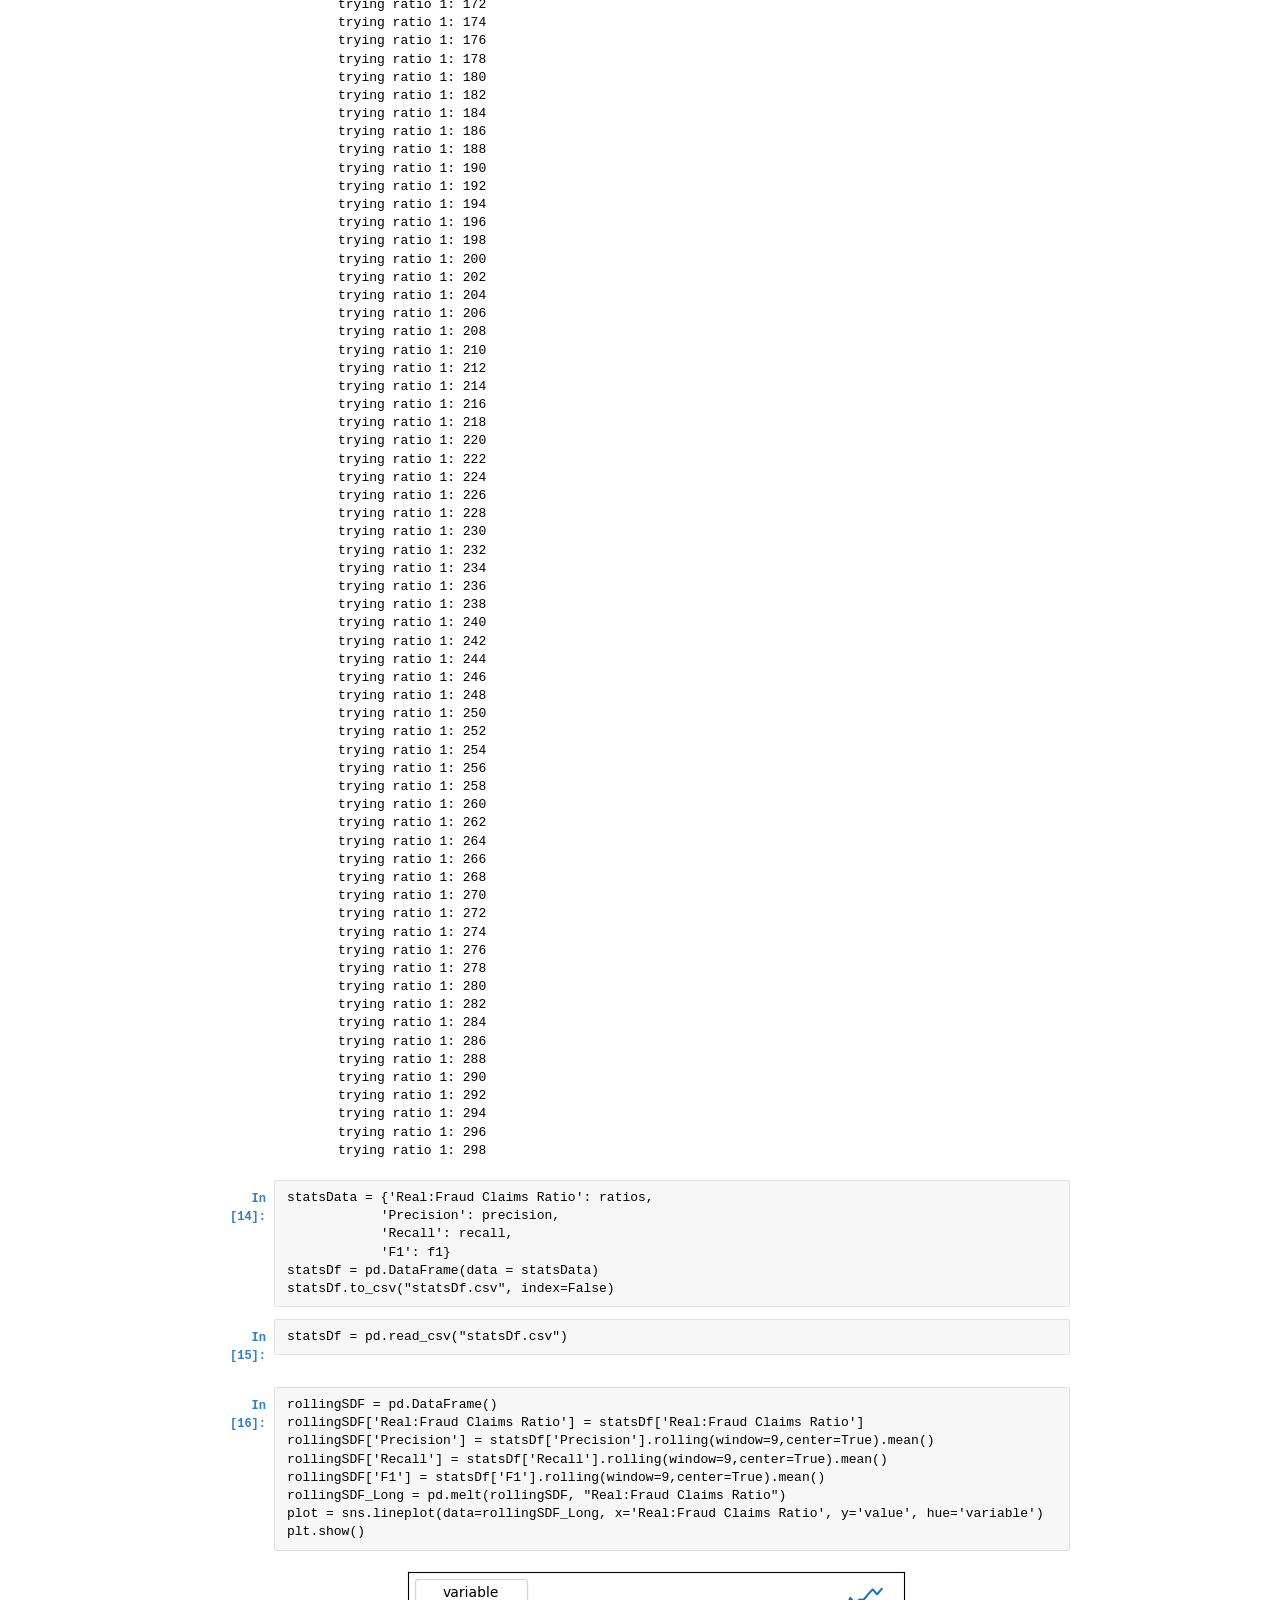
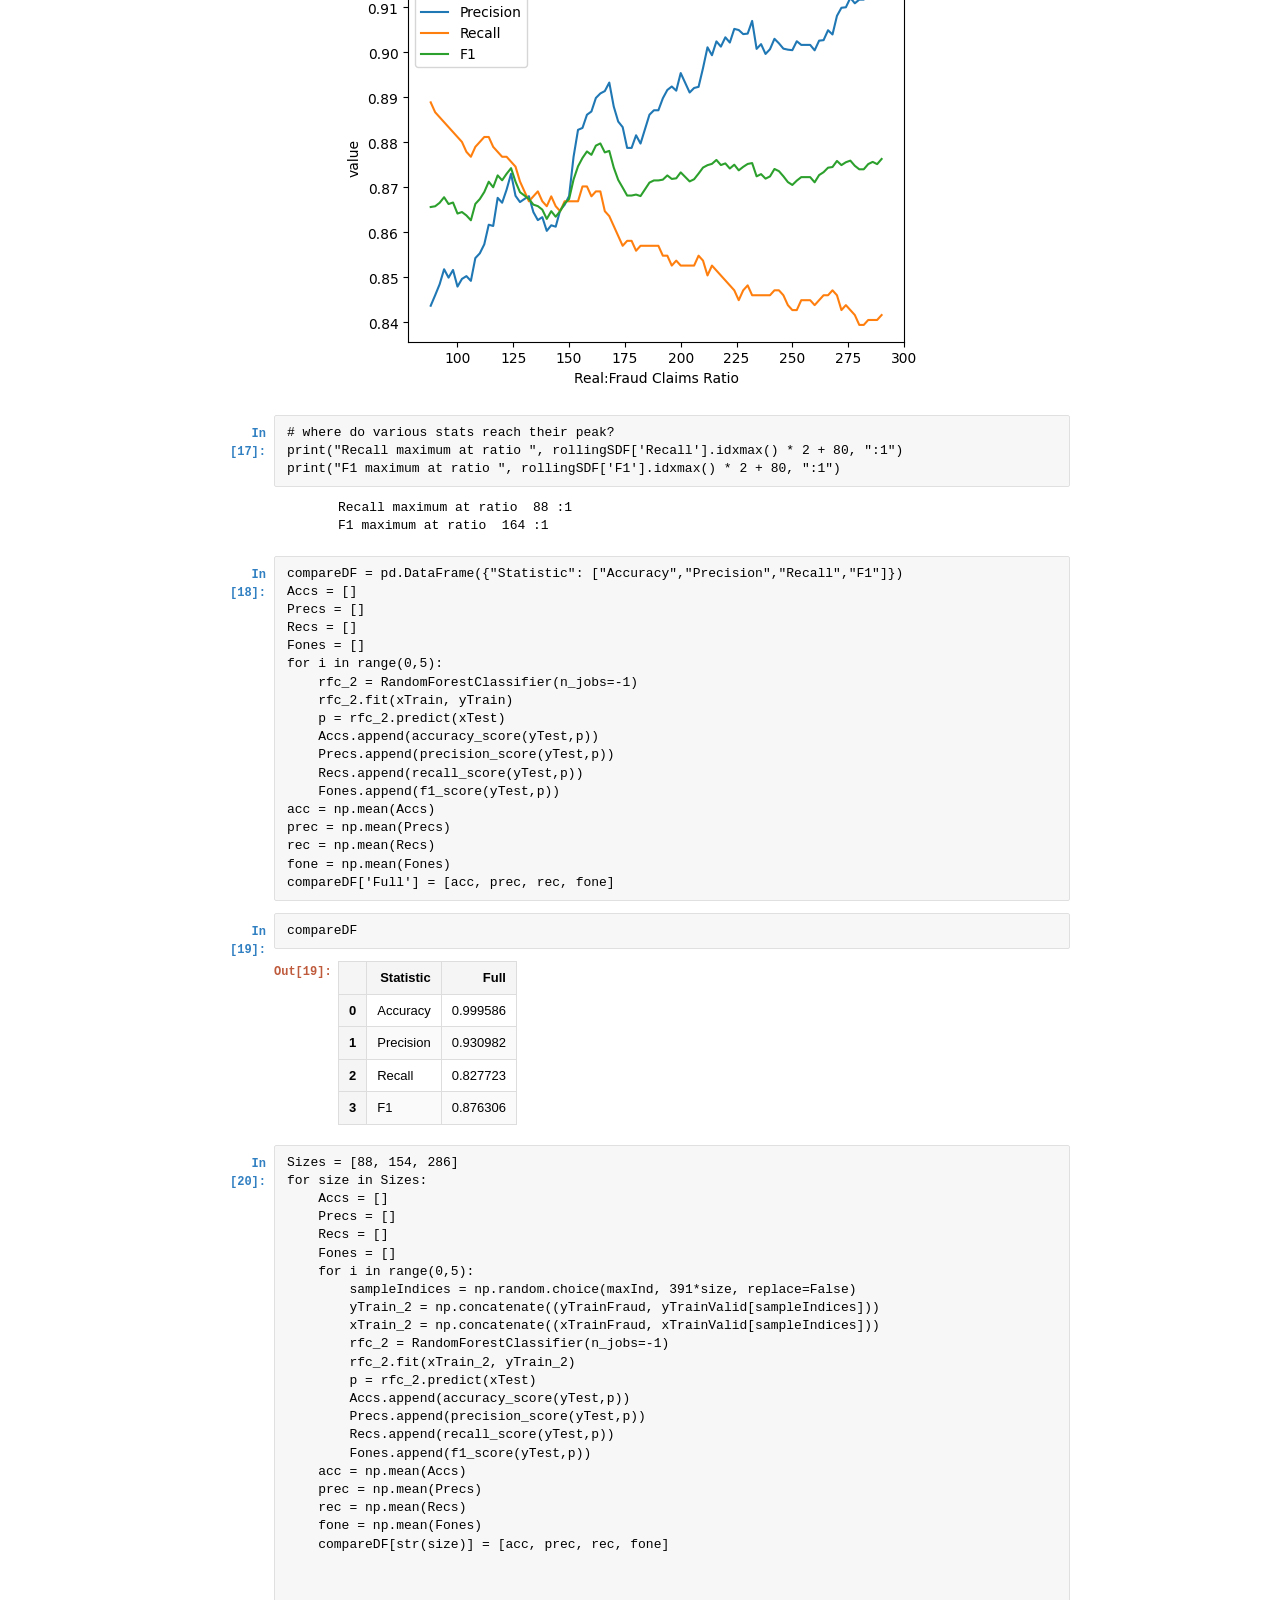
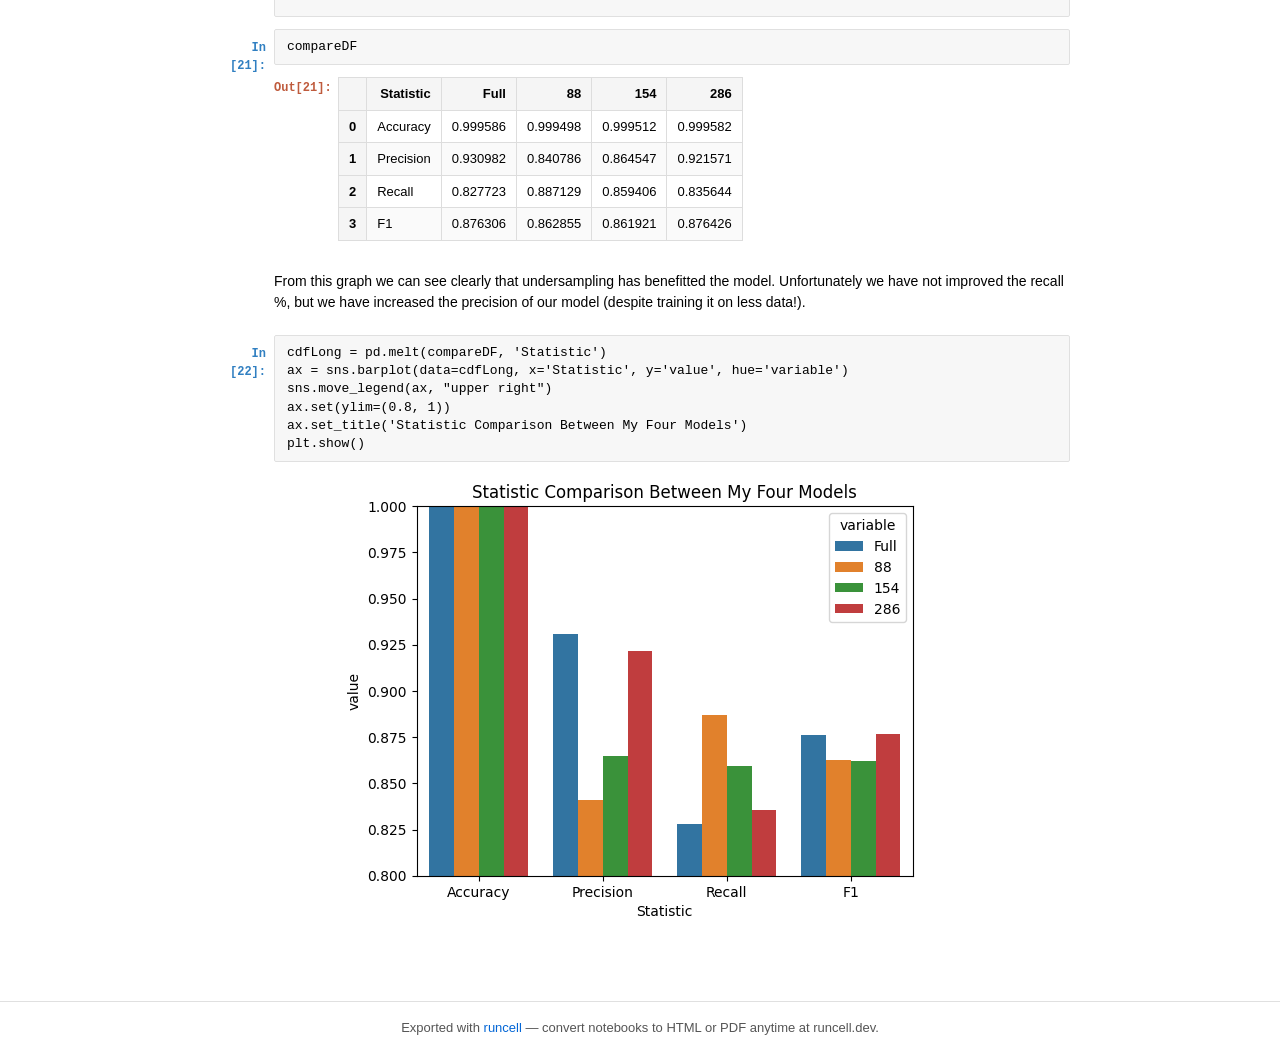
==== commit 9812bbae: "Finished ipynb and index Steps" ====
--- a/CreditCardFraud.html
+++ b/CreditCardFraud.html
@@ -368,14 +368,13 @@
                 <div class="input-area"><pre>import numpy as np
 import pandas as pd
 import matplotlib.pyplot as plt
-import seaborn as sns
-import joblib as jl</pre></div>
+import seaborn as sns</pre></div>
             </div>
         </div>
         <div class="cell cell-code">
             <div class="cell-prompt input-prompt">In [2]:</div>
             <div class="cell-content">
-                <div class="input-area"><pre>df = pd.read_csv("datasets/creditcard.csv")</pre></div>
+                <div class="input-area"><pre>df = pd.read_csv("creditcard.csv")</pre></div>
             </div>
         </div>
         <div class="cell cell-code">
@@ -468,49 +467,759 @@
             </div>
         </div>
         <div class="cell cell-code">
-            <div class="cell-prompt input-prompt">In [85]:</div>
-            <div class="cell-content">
-                <div class="input-area"><pre>"""
-ONLY USE TO RETRAIN INITIAL MODEL
-"""
-## Train the model:
+            <div class="cell-prompt input-prompt">In [6]:</div>
+            <div class="cell-content">
+                <div class="input-area"><pre>## Train the model:
 rfc = RandomForestClassifier(random_state=4)
-rfc.fit(xTrain, yTrain)
-
-# Let's save the model as well
-jl.dump(rfc, "rfcModel1.pkl")</pre></div>
+rfc.fit(xTrain, yTrain)</pre></div>
                 <div class="output-area">
                     <div class="output-wrapper">
-                        <div class="cell-prompt output-prompt">Out[85]:</div>
+                        <div class="cell-prompt output-prompt">Out[6]:</div>
                         <div class="output-content">
-                            <div class="output-result"><pre>['rfcModel1.pkl']</pre></div>
+                            <div class="output-html"><style>#sk-container-id-1 {
+  /* Definition of color scheme common for light and dark mode */
+  --sklearn-color-text: #000;
+  --sklearn-color-text-muted: #666;
+  --sklearn-color-line: gray;
+  /* Definition of color scheme for unfitted estimators */
+  --sklearn-color-unfitted-level-0: #fff5e6;
+  --sklearn-color-unfitted-level-1: #f6e4d2;
+  --sklearn-color-unfitted-level-2: #ffe0b3;
+  --sklearn-color-unfitted-level-3: chocolate;
+  /* Definition of color scheme for fitted estimators */
+  --sklearn-color-fitted-level-0: #f0f8ff;
+  --sklearn-color-fitted-level-1: #d4ebff;
+  --sklearn-color-fitted-level-2: #b3dbfd;
+  --sklearn-color-fitted-level-3: cornflowerblue;
+
+  /* Specific color for light theme */
+  --sklearn-color-text-on-default-background: var(--sg-text-color, var(--theme-code-foreground, var(--jp-content-font-color1, black)));
+  --sklearn-color-background: var(--sg-background-color, var(--theme-background, var(--jp-layout-color0, white)));
+  --sklearn-color-border-box: var(--sg-text-color, var(--theme-code-foreground, var(--jp-content-font-color1, black)));
+  --sklearn-color-icon: #696969;
+
+  @media (prefers-color-scheme: dark) {
+    /* Redefinition of color scheme for dark theme */
+    --sklearn-color-text-on-default-background: var(--sg-text-color, var(--theme-code-foreground, var(--jp-content-font-color1, white)));
+    --sklearn-color-background: var(--sg-background-color, var(--theme-background, var(--jp-layout-color0, #111)));
+    --sklearn-color-border-box: var(--sg-text-color, var(--theme-code-foreground, var(--jp-content-font-color1, white)));
+    --sklearn-color-icon: #878787;
+  }
+}
+
+#sk-container-id-1 {
+  color: var(--sklearn-color-text);
+}
+
+#sk-container-id-1 pre {
+  padding: 0;
+}
+
+#sk-container-id-1 input.sk-hidden--visually {
+  border: 0;
+  clip: rect(1px 1px 1px 1px);
+  clip: rect(1px, 1px, 1px, 1px);
+  height: 1px;
+  margin: -1px;
+  overflow: hidden;
+  padding: 0;
+  position: absolute;
+  width: 1px;
+}
+
+#sk-container-id-1 div.sk-dashed-wrapped {
+  border: 1px dashed var(--sklearn-color-line);
+  margin: 0 0.4em 0.5em 0.4em;
+  box-sizing: border-box;
+  padding-bottom: 0.4em;
+  background-color: var(--sklearn-color-background);
+}
+
+#sk-container-id-1 div.sk-container {
+  /* jupyter's `normalize.less` sets `[hidden] { display: none; }`
+     but bootstrap.min.css set `[hidden] { display: none !important; }`
+     so we also need the `!important` here to be able to override the
+     default hidden behavior on the sphinx rendered scikit-learn.org.
+     See: https://github.com/scikit-learn/scikit-learn/issues/21755 */
+  display: inline-block !important;
+  position: relative;
+}
+
+#sk-container-id-1 div.sk-text-repr-fallback {
+  display: none;
+}
+
+div.sk-parallel-item,
+div.sk-serial,
+div.sk-item {
+  /* draw centered vertical line to link estimators */
+  background-image: linear-gradient(var(--sklearn-color-text-on-default-background), var(--sklearn-color-text-on-default-background));
+  background-size: 2px 100%;
+  background-repeat: no-repeat;
+  background-position: center center;
+}
+
+/* Parallel-specific style estimator block */
+
+#sk-container-id-1 div.sk-parallel-item::after {
+  content: "";
+  width: 100%;
+  border-bottom: 2px solid var(--sklearn-color-text-on-default-background);
+  flex-grow: 1;
+}
+
+#sk-container-id-1 div.sk-parallel {
+  display: flex;
+  align-items: stretch;
+  justify-content: center;
+  background-color: var(--sklearn-color-background);
+  position: relative;
+}
+
+#sk-container-id-1 div.sk-parallel-item {
+  display: flex;
+  flex-direction: column;
+}
+
+#sk-container-id-1 div.sk-parallel-item:first-child::after {
+  align-self: flex-end;
+  width: 50%;
+}
+
+#sk-container-id-1 div.sk-parallel-item:last-child::after {
+  align-self: flex-start;
+  width: 50%;
+}
+
+#sk-container-id-1 div.sk-parallel-item:only-child::after {
+  width: 0;
+}
+
+/* Serial-specific style estimator block */
+
+#sk-container-id-1 div.sk-serial {
+  display: flex;
+  flex-direction: column;
+  align-items: center;
+  background-color: var(--sklearn-color-background);
+  padding-right: 1em;
+  padding-left: 1em;
+}
+
+
+/* Toggleable style: style used for estimator/Pipeline/ColumnTransformer box that is
+clickable and can be expanded/collapsed.
+- Pipeline and ColumnTransformer use this feature and define the default style
+- Estimators will overwrite some part of the style using the `sk-estimator` class
+*/
+
+/* Pipeline and ColumnTransformer style (default) */
+
+#sk-container-id-1 div.sk-toggleable {
+  /* Default theme specific background. It is overwritten whether we have a
+  specific estimator or a Pipeline/ColumnTransformer */
+  background-color: var(--sklearn-color-background);
+}
+
+/* Toggleable label */
+#sk-container-id-1 label.sk-toggleable__label {
+  cursor: pointer;
+  display: flex;
+  width: 100%;
+  margin-bottom: 0;
+  padding: 0.5em;
+  box-sizing: border-box;
+  text-align: center;
+  align-items: start;
+  justify-content: space-between;
+  gap: 0.5em;
+}
+
+#sk-container-id-1 label.sk-toggleable__label .caption {
+  font-size: 0.6rem;
+  font-weight: lighter;
+  color: var(--sklearn-color-text-muted);
+}
+
+#sk-container-id-1 label.sk-toggleable__label-arrow:before {
+  /* Arrow on the left of the label */
+  content: "▸";
+  float: left;
+  margin-right: 0.25em;
+  color: var(--sklearn-color-icon);
+}
+
+#sk-container-id-1 label.sk-toggleable__label-arrow:hover:before {
+  color: var(--sklearn-color-text);
+}
+
+/* Toggleable content - dropdown */
+
+#sk-container-id-1 div.sk-toggleable__content {
+  display: none;
+  text-align: left;
+  /* unfitted */
+  background-color: var(--sklearn-color-unfitted-level-0);
+}
+
+#sk-container-id-1 div.sk-toggleable__content.fitted {
+  /* fitted */
+  background-color: var(--sklearn-color-fitted-level-0);
+}
+
+#sk-container-id-1 div.sk-toggleable__content pre {
+  margin: 0.2em;
+  border-radius: 0.25em;
+  color: var(--sklearn-color-text);
+  /* unfitted */
+  background-color: var(--sklearn-color-unfitted-level-0);
+}
+
+#sk-container-id-1 div.sk-toggleable__content.fitted pre {
+  /* unfitted */
+  background-color: var(--sklearn-color-fitted-level-0);
+}
+
+#sk-container-id-1 input.sk-toggleable__control:checked~div.sk-toggleable__content {
+  /* Expand drop-down */
+  display: block;
+  width: 100%;
+  overflow: visible;
+}
+
+#sk-container-id-1 input.sk-toggleable__control:checked~label.sk-toggleable__label-arrow:before {
+  content: "▾";
+}
+
+/* Pipeline/ColumnTransformer-specific style */
+
+#sk-container-id-1 div.sk-label input.sk-toggleable__control:checked~label.sk-toggleable__label {
+  color: var(--sklearn-color-text);
+  background-color: var(--sklearn-color-unfitted-level-2);
+}
+
+#sk-container-id-1 div.sk-label.fitted input.sk-toggleable__control:checked~label.sk-toggleable__label {
+  background-color: var(--sklearn-color-fitted-level-2);
+}
+
+/* Estimator-specific style */
+
+/* Colorize estimator box */
+#sk-container-id-1 div.sk-estimator input.sk-toggleable__control:checked~label.sk-toggleable__label {
+  /* unfitted */
+  background-color: var(--sklearn-color-unfitted-level-2);
+}
+
+#sk-container-id-1 div.sk-estimator.fitted input.sk-toggleable__control:checked~label.sk-toggleable__label {
+  /* fitted */
+  background-color: var(--sklearn-color-fitted-level-2);
+}
+
+#sk-container-id-1 div.sk-label label.sk-toggleable__label,
+#sk-container-id-1 div.sk-label label {
+  /* The background is the default theme color */
+  color: var(--sklearn-color-text-on-default-background);
+}
+
+/* On hover, darken the color of the background */
+#sk-container-id-1 div.sk-label:hover label.sk-toggleable__label {
+  color: var(--sklearn-color-text);
+  background-color: var(--sklearn-color-unfitted-level-2);
+}
+
+/* Label box, darken color on hover, fitted */
+#sk-container-id-1 div.sk-label.fitted:hover label.sk-toggleable__label.fitted {
+  color: var(--sklearn-color-text);
+  background-color: var(--sklearn-color-fitted-level-2);
+}
+
+/* Estimator label */
+
+#sk-container-id-1 div.sk-label label {
+  font-family: monospace;
+  font-weight: bold;
+  display: inline-block;
+  line-height: 1.2em;
+}
+
+#sk-container-id-1 div.sk-label-container {
+  text-align: center;
+}
+
+/* Estimator-specific */
+#sk-container-id-1 div.sk-estimator {
+  font-family: monospace;
+  border: 1px dotted var(--sklearn-color-border-box);
+  border-radius: 0.25em;
+  box-sizing: border-box;
+  margin-bottom: 0.5em;
+  /* unfitted */
+  background-color: var(--sklearn-color-unfitted-level-0);
+}
+
+#sk-container-id-1 div.sk-estimator.fitted {
+  /* fitted */
+  background-color: var(--sklearn-color-fitted-level-0);
+}
+
+/* on hover */
+#sk-container-id-1 div.sk-estimator:hover {
+  /* unfitted */
+  background-color: var(--sklearn-color-unfitted-level-2);
+}
+
+#sk-container-id-1 div.sk-estimator.fitted:hover {
+  /* fitted */
+  background-color: var(--sklearn-color-fitted-level-2);
+}
+
+/* Specification for estimator info (e.g. "i" and "?") */
+
+/* Common style for "i" and "?" */
+
+.sk-estimator-doc-link,
+a:link.sk-estimator-doc-link,
+a:visited.sk-estimator-doc-link {
+  float: right;
+  font-size: smaller;
+  line-height: 1em;
+  font-family: monospace;
+  background-color: var(--sklearn-color-background);
+  border-radius: 1em;
+  height: 1em;
+  width: 1em;
+  text-decoration: none !important;
+  margin-left: 0.5em;
+  text-align: center;
+  /* unfitted */
+  border: var(--sklearn-color-unfitted-level-1) 1pt solid;
+  color: var(--sklearn-color-unfitted-level-1);
+}
+
+.sk-estimator-doc-link.fitted,
+a:link.sk-estimator-doc-link.fitted,
+a:visited.sk-estimator-doc-link.fitted {
+  /* fitted */
+  border: var(--sklearn-color-fitted-level-1) 1pt solid;
+  color: var(--sklearn-color-fitted-level-1);
+}
+
+/* On hover */
+div.sk-estimator:hover .sk-estimator-doc-link:hover,
+.sk-estimator-doc-link:hover,
+div.sk-label-container:hover .sk-estimator-doc-link:hover,
+.sk-estimator-doc-link:hover {
+  /* unfitted */
+  background-color: var(--sklearn-color-unfitted-level-3);
+  color: var(--sklearn-color-background);
+  text-decoration: none;
+}
+
+div.sk-estimator.fitted:hover .sk-estimator-doc-link.fitted:hover,
+.sk-estimator-doc-link.fitted:hover,
+div.sk-label-container:hover .sk-estimator-doc-link.fitted:hover,
+.sk-estimator-doc-link.fitted:hover {
+  /* fitted */
+  background-color: var(--sklearn-color-fitted-level-3);
+  color: var(--sklearn-color-background);
+  text-decoration: none;
+}
+
+/* Span, style for the box shown on hovering the info icon */
+.sk-estimator-doc-link span {
+  display: none;
+  z-index: 9999;
+  position: relative;
+  font-weight: normal;
+  right: .2ex;
+  padding: .5ex;
+  margin: .5ex;
+  width: min-content;
+  min-width: 20ex;
+  max-width: 50ex;
+  color: var(--sklearn-color-text);
+  box-shadow: 2pt 2pt 4pt #999;
+  /* unfitted */
+  background: var(--sklearn-color-unfitted-level-0);
+  border: .5pt solid var(--sklearn-color-unfitted-level-3);
+}
+
+.sk-estimator-doc-link.fitted span {
+  /* fitted */
+  background: var(--sklearn-color-fitted-level-0);
+  border: var(--sklearn-color-fitted-level-3);
+}
+
+.sk-estimator-doc-link:hover span {
+  display: block;
+}
+
+/* "?"-specific style due to the `<a>` HTML tag */
+
+#sk-container-id-1 a.estimator_doc_link {
+  float: right;
+  font-size: 1rem;
+  line-height: 1em;
+  font-family: monospace;
+  background-color: var(--sklearn-color-background);
+  border-radius: 1rem;
+  height: 1rem;
+  width: 1rem;
+  text-decoration: none;
+  /* unfitted */
+  color: var(--sklearn-color-unfitted-level-1);
+  border: var(--sklearn-color-unfitted-level-1) 1pt solid;
+}
+
+#sk-container-id-1 a.estimator_doc_link.fitted {
+  /* fitted */
+  border: var(--sklearn-color-fitted-level-1) 1pt solid;
+  color: var(--sklearn-color-fitted-level-1);
+}
+
+/* On hover */
+#sk-container-id-1 a.estimator_doc_link:hover {
+  /* unfitted */
+  background-color: var(--sklearn-color-unfitted-level-3);
+  color: var(--sklearn-color-background);
+  text-decoration: none;
+}
+
+#sk-container-id-1 a.estimator_doc_link.fitted:hover {
+  /* fitted */
+  background-color: var(--sklearn-color-fitted-level-3);
+}
+
+.estimator-table summary {
+    padding: .5rem;
+    font-family: monospace;
+    cursor: pointer;
+}
+
+.estimator-table details[open] {
+    padding-left: 0.1rem;
+    padding-right: 0.1rem;
+    padding-bottom: 0.3rem;
+}
+
+.estimator-table .parameters-table {
+    margin-left: auto !important;
+    margin-right: auto !important;
+}
+
+.estimator-table .parameters-table tr:nth-child(odd) {
+    background-color: #fff;
+}
+
+.estimator-table .parameters-table tr:nth-child(even) {
+    background-color: #f6f6f6;
+}
+
+.estimator-table .parameters-table tr:hover {
+    background-color: #e0e0e0;
+}
+
+.estimator-table table td {
+    border: 1px solid rgba(106, 105, 104, 0.232);
+}
+
+.user-set td {
+    color:rgb(255, 94, 0);
+    text-align: left;
+}
+
+.user-set td.value pre {
+    color:rgb(255, 94, 0) !important;
+    background-color: transparent !important;
+}
+
+.default td {
+    color: black;
+    text-align: left;
+}
+
+.user-set td i,
+.default td i {
+    color: black;
+}
+
+.copy-paste-icon {
+    background-image: url([data-uri]);
+    background-repeat: no-repeat;
+    background-size: 14px 14px;
+    background-position: 0;
+    display: inline-block;
+    width: 14px;
+    height: 14px;
+    cursor: pointer;
+}
+</style><body><div id="sk-container-id-1" class="sk-top-container"><div class="sk-text-repr-fallback"><pre>RandomForestClassifier(random_state=4)</pre><b>In a Jupyter environment, please rerun this cell to show the HTML representation or trust the notebook. <br />On GitHub, the HTML representation is unable to render, please try loading this page with nbviewer.org.</b></div><div class="sk-container" hidden><div class="sk-item"><div class="sk-estimator fitted sk-toggleable"><input class="sk-toggleable__control sk-hidden--visually" id="sk-estimator-id-1" type="checkbox" checked><label for="sk-estimator-id-1" class="sk-toggleable__label fitted sk-toggleable__label-arrow"><div><div>RandomForestClassifier</div></div><div><a class="sk-estimator-doc-link fitted" rel="noreferrer" target="_blank" href="https://scikit-learn.org/1.7/modules/generated/sklearn.ensemble.RandomForestClassifier.html">?<span>Documentation for RandomForestClassifier</span></a><span class="sk-estimator-doc-link fitted">i<span>Fitted</span></span></div></label><div class="sk-toggleable__content fitted" data-param-prefix="">
+        <div class="estimator-table">
+            <details>
+                <summary>Parameters</summary>
+                <table class="parameters-table">
+                  <tbody>
+                    
+        <tr class="default">
+            <td><i class="copy-paste-icon"
+                 onclick="copyToClipboard('n_estimators',
+                          this.parentElement.nextElementSibling)"
+            ></i></td>
+            <td class="param">n_estimators&nbsp;</td>
+            <td class="value">100</td>
+        </tr>
+    
+
+        <tr class="default">
+            <td><i class="copy-paste-icon"
+                 onclick="copyToClipboard('criterion',
+                          this.parentElement.nextElementSibling)"
+            ></i></td>
+            <td class="param">criterion&nbsp;</td>
+            <td class="value">&#x27;gini&#x27;</td>
+        </tr>
+    
+
+        <tr class="default">
+            <td><i class="copy-paste-icon"
+                 onclick="copyToClipboard('max_depth',
+                          this.parentElement.nextElementSibling)"
+            ></i></td>
+            <td class="param">max_depth&nbsp;</td>
+            <td class="value">None</td>
+        </tr>
+    
+
+        <tr class="default">
+            <td><i class="copy-paste-icon"
+                 onclick="copyToClipboard('min_samples_split',
+                          this.parentElement.nextElementSibling)"
+            ></i></td>
+            <td class="param">min_samples_split&nbsp;</td>
+            <td class="value">2</td>
+        </tr>
+    
+
+        <tr class="default">
+            <td><i class="copy-paste-icon"
+                 onclick="copyToClipboard('min_samples_leaf',
+                          this.parentElement.nextElementSibling)"
+            ></i></td>
+            <td class="param">min_samples_leaf&nbsp;</td>
+            <td class="value">1</td>
+        </tr>
+    
+
+        <tr class="default">
+            <td><i class="copy-paste-icon"
+                 onclick="copyToClipboard('min_weight_fraction_leaf',
+                          this.parentElement.nextElementSibling)"
+            ></i></td>
+            <td class="param">min_weight_fraction_leaf&nbsp;</td>
+            <td class="value">0.0</td>
+        </tr>
+    
+
+        <tr class="default">
+            <td><i class="copy-paste-icon"
+                 onclick="copyToClipboard('max_features',
+                          this.parentElement.nextElementSibling)"
+            ></i></td>
+            <td class="param">max_features&nbsp;</td>
+            <td class="value">&#x27;sqrt&#x27;</td>
+        </tr>
+    
+
+        <tr class="default">
+            <td><i class="copy-paste-icon"
+                 onclick="copyToClipboard('max_leaf_nodes',
+                          this.parentElement.nextElementSibling)"
+            ></i></td>
+            <td class="param">max_leaf_nodes&nbsp;</td>
+            <td class="value">None</td>
+        </tr>
+    
+
+        <tr class="default">
+            <td><i class="copy-paste-icon"
+                 onclick="copyToClipboard('min_impurity_decrease',
+                          this.parentElement.nextElementSibling)"
+            ></i></td>
+            <td class="param">min_impurity_decrease&nbsp;</td>
+            <td class="value">0.0</td>
+        </tr>
+    
+
+        <tr class="default">
+            <td><i class="copy-paste-icon"
+                 onclick="copyToClipboard('bootstrap',
+                          this.parentElement.nextElementSibling)"
+            ></i></td>
+            <td class="param">bootstrap&nbsp;</td>
+            <td class="value">True</td>
+        </tr>
+    
+
+        <tr class="default">
+            <td><i class="copy-paste-icon"
+                 onclick="copyToClipboard('oob_score',
+                          this.parentElement.nextElementSibling)"
+            ></i></td>
+            <td class="param">oob_score&nbsp;</td>
+            <td class="value">False</td>
+        </tr>
+    
+
+        <tr class="default">
+            <td><i class="copy-paste-icon"
+                 onclick="copyToClipboard('n_jobs',
+                          this.parentElement.nextElementSibling)"
+            ></i></td>
+            <td class="param">n_jobs&nbsp;</td>
+            <td class="value">None</td>
+        </tr>
+    
+
+        <tr class="user-set">
+            <td><i class="copy-paste-icon"
+                 onclick="copyToClipboard('random_state',
+                          this.parentElement.nextElementSibling)"
+            ></i></td>
+            <td class="param">random_state&nbsp;</td>
+            <td class="value">4</td>
+        </tr>
+    
+
+        <tr class="default">
+            <td><i class="copy-paste-icon"
+                 onclick="copyToClipboard('verbose',
+                          this.parentElement.nextElementSibling)"
+            ></i></td>
+            <td class="param">verbose&nbsp;</td>
+            <td class="value">0</td>
+        </tr>
+    
+
+        <tr class="default">
+            <td><i class="copy-paste-icon"
+                 onclick="copyToClipboard('warm_start',
+                          this.parentElement.nextElementSibling)"
+            ></i></td>
+            <td class="param">warm_start&nbsp;</td>
+            <td class="value">False</td>
+        </tr>
+    
+
+        <tr class="default">
+            <td><i class="copy-paste-icon"
+                 onclick="copyToClipboard('class_weight',
+                          this.parentElement.nextElementSibling)"
+            ></i></td>
+            <td class="param">class_weight&nbsp;</td>
+            <td class="value">None</td>
+        </tr>
+    
+
+        <tr class="default">
+            <td><i class="copy-paste-icon"
+                 onclick="copyToClipboard('ccp_alpha',
+                          this.parentElement.nextElementSibling)"
+            ></i></td>
+            <td class="param">ccp_alpha&nbsp;</td>
+            <td class="value">0.0</td>
+        </tr>
+    
+
+        <tr class="default">
+            <td><i class="copy-paste-icon"
+                 onclick="copyToClipboard('max_samples',
+                          this.parentElement.nextElementSibling)"
+            ></i></td>
+            <td class="param">max_samples&nbsp;</td>
+            <td class="value">None</td>
+        </tr>
+    
+
+        <tr class="default">
+            <td><i class="copy-paste-icon"
+                 onclick="copyToClipboard('monotonic_cst',
+                          this.parentElement.nextElementSibling)"
+            ></i></td>
+            <td class="param">monotonic_cst&nbsp;</td>
+            <td class="value">None</td>
+        </tr>
+    
+                  </tbody>
+                </table>
+            </details>
+        </div>
+    </div></div></div></div></div><script>function copyToClipboard(text, element) {
+    // Get the parameter prefix from the closest toggleable content
+    const toggleableContent = element.closest('.sk-toggleable__content');
+    const paramPrefix = toggleableContent ? toggleableContent.dataset.paramPrefix : '';
+    const fullParamName = paramPrefix ? `${paramPrefix}${text}` : text;
+
+    const originalStyle = element.style;
+    const computedStyle = window.getComputedStyle(element);
+    const originalWidth = computedStyle.width;
+    const originalHTML = element.innerHTML.replace('Copied!', '');
+
+    navigator.clipboard.writeText(fullParamName)
+        .then(() => {
+            element.style.width = originalWidth;
+            element.style.color = 'green';
+            element.innerHTML = "Copied!";
+
+            setTimeout(() => {
+                element.innerHTML = originalHTML;
+                element.style = originalStyle;
+            }, 2000);
+        })
+        .catch(err => {
+            console.error('Failed to copy:', err);
+            element.style.color = 'red';
+            element.innerHTML = "Failed!";
+            setTimeout(() => {
+                element.innerHTML = originalHTML;
+                element.style = originalStyle;
+            }, 2000);
+        });
+    return false;
+}
+
+document.querySelectorAll('.fa-regular.fa-copy').forEach(function(element) {
+    const toggleableContent = element.closest('.sk-toggleable__content');
+    const paramPrefix = toggleableContent ? toggleableContent.dataset.paramPrefix : '';
+    const paramName = element.parentElement.nextElementSibling.textContent.trim();
+    const fullParamName = paramPrefix ? `${paramPrefix}${paramName}` : paramName;
+
+    element.setAttribute('title', fullParamName);
+});
+</script></body></div>
                         </div>
                     </div>
                 </div>
             </div>
         </div>
         <div class="cell cell-code">
-            <div class="cell-prompt input-prompt">In [6]:</div>
-            <div class="cell-content">
-                <div class="input-area"><pre># Load the model and do predictions
-rfc = jl.load("rfcModel1.pkl")
-
+            <div class="cell-prompt input-prompt">In [7]:</div>
+            <div class="cell-content">
+                <div class="input-area"><pre># Do predictions
 yPred = rfc.predict(xTest)</pre></div>
             </div>
         </div>
         <div class="cell cell-code">
-            <div class="cell-prompt input-prompt">In [7]:</div>
+            <div class="cell-prompt input-prompt">In [8]:</div>
             <div class="cell-content">
                 <div class="input-area"><pre>from sklearn.metrics import accuracy_score, precision_score, recall_score, f1_score, matthews_corrcoef, confusion_matrix, ConfusionMatrixDisplay
 
-## Showing some statistics
 accuracy = accuracy_score(yTest, yPred)
 precision = precision_score(yTest, yPred)
 recall = recall_score(yTest, yPred)
 f1 = f1_score(yTest, yPred)
+myStat = f1*0.4 + recall*0.6
 print("Number of Claims:", yTest.shape[0], "\nPercent of Claims that are Valid:", 
-      np.where(yTest==0)[0].size / yTest.size, "\nAccuracy:", accuracy, "\nPrecision:", precision, "\nRecall:", recall, "\nF1 Score:", f1)
-</pre></div>
+      np.where(yTest==0)[0].size / yTest.size, "\nAccuracy:", accuracy, "\nPrecision:", precision, "\nRecall:", recall, "\nF1 Score:", f1)</pre></div>
                 <div class="output-area">
                     <div class="output-wrapper">
                         <div class="cell-prompt output-prompt"></div>
@@ -528,7 +1237,7 @@
             </div>
         </div>
         <div class="cell cell-code">
-            <div class="cell-prompt input-prompt">In [8]:</div>
+            <div class="cell-prompt input-prompt">In [9]:</div>
             <div class="cell-content">
                 <div class="input-area"><pre>## Plotting a confusion matrix
 cm = confusion_matrix(yTest, yPred)
@@ -536,9 +1245,9 @@
 cmd.plot()</pre></div>
                 <div class="output-area">
                     <div class="output-wrapper">
-                        <div class="cell-prompt output-prompt">Out[8]:</div>
+                        <div class="cell-prompt output-prompt">Out[9]:</div>
                         <div class="output-content">
-                            <div class="output-result"><pre>&lt;sklearn.metrics._plot.confusion_matrix.ConfusionMatrixDisplay at 0x1a25895d850&gt;</pre></div>
+                            <div class="output-result"><pre>&lt;sklearn.metrics._plot.confusion_matrix.ConfusionMatrixDisplay at 0x21243420b50&gt;</pre></div>
                         </div>
                     </div>
                     <div class="output-wrapper">
@@ -557,264 +1266,72 @@
             </div>
         </div>
         <div class="cell cell-code">
-            <div class="cell-prompt input-prompt">In [113]:</div>
+            <div class="cell-prompt input-prompt">In [10]:</div>
             <div class="cell-content">
                 <div class="input-area"><pre>ratios = []
 precision = []
 recall = []
 f1 = []
 
+yTrainFraud = yTrain[np.where(yTrain == 1)[0]]
+yTrainValid = yTrain[np.where(yTrain == 0)[0]]
+xTrainFraud = xTrain[np.where(yTrain == 1)[0]]
+xTrainValid = xTrain[np.where(yTrain == 0)[0]]
+maxInd = yTrainValid.shape[0]
+
 # "rat" is part of the ratio between fraud and real claims (fraud:real == 1:rat)
 rat = 1
-inc = 0.1
-while (rat &lt;= 500):
+while (rat &lt;= 571):
     print("trying ratio 1:", rat)
     ratios.append(rat)
-    # get new X and Y from undersampled dataframe
-    fraudFull = df[df["Class"] == 1]
-    realSubset = df[df["Class"] == 0].sample(n=int(490*rat), random_state=4)
-    dfSubset = pd.concat([fraudFull, realSubset])
-    x2 = dfSubset.drop('Class', axis = 'columns').values
-    y2 = dfSubset.Class.values
-    xTrain2, xTest2, yTrain2, yTest2 = train_test_split(x2, y2, test_size=0.2, random_state=4)
+    sampleIndices = np.random.choice(maxInd, 391*rat, replace=False)
+    # x2 and y2 are made up of all frauds and subset of reals
+    yTrain2 = np.concatenate((yTrainFraud, yTrainValid[sampleIndices]))
+    xTrain2 = np.concatenate((xTrainFraud, xTrainValid[sampleIndices]))
     # train new tree
     rfc2 = RandomForestClassifier(random_state=4, n_jobs=-1)
     rfc2.fit(xTrain2, yTrain2)
-    name = "rfcModel" + str(size)
+    name = "rfcModel" + str(rat)
     # test on existing test data
     yPred2 = rfc2.predict(xTest)
     precision.append(precision_score(yTest, yPred2))
     recall.append(recall_score(yTest, yPred2))
     f1.append(f1_score(yTest, yPred2))
-    rat = round(rat + inc, 2)
-    if (rat%(inc * 100) == 0):
-        inc *= 10
+    rat = rat + 20
         </pre></div>
                 <div class="output-area">
                     <div class="output-wrapper">
                         <div class="cell-prompt output-prompt"></div>
                         <div class="output-content">
                             <div class="output-stream">trying ratio 1: 1
-trying ratio 1: 1.1
-trying ratio 1: 1.2
-trying ratio 1: 1.3
-trying ratio 1: 1.4
-trying ratio 1: 1.5
-trying ratio 1: 1.6
-trying ratio 1: 1.7
-trying ratio 1: 1.8
-trying ratio 1: 1.9
-trying ratio 1: 2.0
-trying ratio 1: 2.1
-trying ratio 1: 2.2
-trying ratio 1: 2.3
-trying ratio 1: 2.4
-trying ratio 1: 2.5
-trying ratio 1: 2.6
-trying ratio 1: 2.7
-trying ratio 1: 2.8
-trying ratio 1: 2.9
-trying ratio 1: 3.0
-trying ratio 1: 3.1
-trying ratio 1: 3.2
-trying ratio 1: 3.3
-trying ratio 1: 3.4
-trying ratio 1: 3.5
-trying ratio 1: 3.6
-trying ratio 1: 3.7
-trying ratio 1: 3.8
-trying ratio 1: 3.9
-trying ratio 1: 4.0
-trying ratio 1: 4.1
-trying ratio 1: 4.2
-trying ratio 1: 4.3
-trying ratio 1: 4.4
-trying ratio 1: 4.5
-trying ratio 1: 4.6
-trying ratio 1: 4.7
-trying ratio 1: 4.8
-trying ratio 1: 4.9
-trying ratio 1: 5.0
-trying ratio 1: 5.1
-trying ratio 1: 5.2
-trying ratio 1: 5.3
-trying ratio 1: 5.4
-trying ratio 1: 5.5
-trying ratio 1: 5.6
-trying ratio 1: 5.7
-trying ratio 1: 5.8
-trying ratio 1: 5.9
-trying ratio 1: 6.0
-trying ratio 1: 6.1
-trying ratio 1: 6.2
-trying ratio 1: 6.3
-trying ratio 1: 6.4
-trying ratio 1: 6.5
-trying ratio 1: 6.6
-trying ratio 1: 6.7
-trying ratio 1: 6.8
-trying ratio 1: 6.9
-trying ratio 1: 7.0
-trying ratio 1: 7.1
-trying ratio 1: 7.2
-trying ratio 1: 7.3
-trying ratio 1: 7.4
-trying ratio 1: 7.5
-trying ratio 1: 7.6
-trying ratio 1: 7.7
-trying ratio 1: 7.8
-trying ratio 1: 7.9
-trying ratio 1: 8.0
-trying ratio 1: 8.1
-trying ratio 1: 8.2
-trying ratio 1: 8.3
-trying ratio 1: 8.4
-trying ratio 1: 8.5
-trying ratio 1: 8.6
-trying ratio 1: 8.7
-trying ratio 1: 8.8
-trying ratio 1: 8.9
-trying ratio 1: 9.0
-trying ratio 1: 9.1
-trying ratio 1: 9.2
-trying ratio 1: 9.3
-trying ratio 1: 9.4
-trying ratio 1: 9.5
-trying ratio 1: 9.6
-trying ratio 1: 9.7
-trying ratio 1: 9.8
-trying ratio 1: 9.9
-trying ratio 1: 10.0
-trying ratio 1: 11.0
-trying ratio 1: 12.0
-trying ratio 1: 13.0
-trying ratio 1: 14.0
-trying ratio 1: 15.0
-trying ratio 1: 16.0
-trying ratio 1: 17.0
-trying ratio 1: 18.0
-trying ratio 1: 19.0
-trying ratio 1: 20.0
-trying ratio 1: 21.0
-trying ratio 1: 22.0
-trying ratio 1: 23.0
-trying ratio 1: 24.0
-trying ratio 1: 25.0
-trying ratio 1: 26.0
-trying ratio 1: 27.0
-trying ratio 1: 28.0
-trying ratio 1: 29.0
-trying ratio 1: 30.0
-trying ratio 1: 31.0
-trying ratio 1: 32.0
-trying ratio 1: 33.0
-trying ratio 1: 34.0
-trying ratio 1: 35.0
-trying ratio 1: 36.0
-trying ratio 1: 37.0
-trying ratio 1: 38.0
-trying ratio 1: 39.0
-trying ratio 1: 40.0
-trying ratio 1: 41.0
-trying ratio 1: 42.0
-trying ratio 1: 43.0
-trying ratio 1: 44.0
-trying ratio 1: 45.0
-trying ratio 1: 46.0
-trying ratio 1: 47.0
-trying ratio 1: 48.0
-trying ratio 1: 49.0
-trying ratio 1: 50.0
-trying ratio 1: 51.0
-trying ratio 1: 52.0
-trying ratio 1: 53.0
-trying ratio 1: 54.0
-trying ratio 1: 55.0
-trying ratio 1: 56.0
-trying ratio 1: 57.0
-trying ratio 1: 58.0
-trying ratio 1: 59.0
-trying ratio 1: 60.0
-trying ratio 1: 61.0
-trying ratio 1: 62.0
-trying ratio 1: 63.0
-trying ratio 1: 64.0
-trying ratio 1: 65.0
-trying ratio 1: 66.0
-trying ratio 1: 67.0
-trying ratio 1: 68.0
-trying ratio 1: 69.0
-trying ratio 1: 70.0
-trying ratio 1: 71.0
-trying ratio 1: 72.0
-trying ratio 1: 73.0
-trying ratio 1: 74.0
-trying ratio 1: 75.0
-trying ratio 1: 76.0
-trying ratio 1: 77.0
-trying ratio 1: 78.0
-trying ratio 1: 79.0
-trying ratio 1: 80.0
-trying ratio 1: 81.0
-trying ratio 1: 82.0
-trying ratio 1: 83.0
-trying ratio 1: 84.0
-trying ratio 1: 85.0
-trying ratio 1: 86.0
-trying ratio 1: 87.0
-trying ratio 1: 88.0
-trying ratio 1: 89.0
-trying ratio 1: 90.0
-trying ratio 1: 91.0
-trying ratio 1: 92.0
-trying ratio 1: 93.0
-trying ratio 1: 94.0
-trying ratio 1: 95.0
-trying ratio 1: 96.0
-trying ratio 1: 97.0
-trying ratio 1: 98.0
-trying ratio 1: 99.0
-trying ratio 1: 100.0
-trying ratio 1: 110.0
-trying ratio 1: 120.0
-trying ratio 1: 130.0
-trying ratio 1: 140.0
-trying ratio 1: 150.0
-trying ratio 1: 160.0
-trying ratio 1: 170.0
-trying ratio 1: 180.0
-trying ratio 1: 190.0
-trying ratio 1: 200.0
-trying ratio 1: 210.0
-trying ratio 1: 220.0
-trying ratio 1: 230.0
-trying ratio 1: 240.0
-trying ratio 1: 250.0
-trying ratio 1: 260.0
-trying ratio 1: 270.0
-trying ratio 1: 280.0
-trying ratio 1: 290.0
-trying ratio 1: 300.0
-trying ratio 1: 310.0
-trying ratio 1: 320.0
-trying ratio 1: 330.0
-trying ratio 1: 340.0
-trying ratio 1: 350.0
-trying ratio 1: 360.0
-trying ratio 1: 370.0
-trying ratio 1: 380.0
-trying ratio 1: 390.0
-trying ratio 1: 400.0
-trying ratio 1: 410.0
-trying ratio 1: 420.0
-trying ratio 1: 430.0
-trying ratio 1: 440.0
-trying ratio 1: 450.0
-trying ratio 1: 460.0
-trying ratio 1: 470.0
-trying ratio 1: 480.0
-trying ratio 1: 490.0
-trying ratio 1: 500.0
+trying ratio 1: 21
+trying ratio 1: 41
+trying ratio 1: 61
+trying ratio 1: 81
+trying ratio 1: 101
+trying ratio 1: 121
+trying ratio 1: 141
+trying ratio 1: 161
+trying ratio 1: 181
+trying ratio 1: 201
+trying ratio 1: 221
+trying ratio 1: 241
+trying ratio 1: 261
+trying ratio 1: 281
+trying ratio 1: 301
+trying ratio 1: 321
+trying ratio 1: 341
+trying ratio 1: 361
+trying ratio 1: 381
+trying ratio 1: 401
+trying ratio 1: 421
+trying ratio 1: 441
+trying ratio 1: 461
+trying ratio 1: 481
+trying ratio 1: 501
+trying ratio 1: 521
+trying ratio 1: 541
+trying ratio 1: 561
 </div>
                         </div>
                     </div>
@@ -822,7 +1339,7 @@
             </div>
         </div>
         <div class="cell cell-code">
-            <div class="cell-prompt input-prompt">In [124]:</div>
+            <div class="cell-prompt input-prompt">In [11]:</div>
             <div class="cell-content">
                 <div class="input-area"><pre>statsData = {'Real:Fraud Claims Ratio': ratios,
             'Precision': precision,
@@ -832,136 +1349,16 @@
             </div>
         </div>
         <div class="cell cell-code">
-            <div class="cell-prompt input-prompt">In [125]:</div>
-            <div class="cell-content">
-                <div class="input-area"><pre>statsDf</pre></div>
-                <div class="output-area">
-                    <div class="output-wrapper">
-                        <div class="cell-prompt output-prompt">Out[125]:</div>
-                        <div class="output-content">
-                            <div class="output-html"><div>
-<style scoped>
-    .dataframe tbody tr th:only-of-type {
-        vertical-align: middle;
-    }
-
-    .dataframe tbody tr th {
-        vertical-align: top;
-    }
-
-    .dataframe thead th {
-        text-align: right;
-    }
-</style>
-<table border="1" class="dataframe">
-  <thead>
-    <tr style="text-align: right;">
-      <th></th>
-      <th>Real:Fraud Claims Ratio</th>
-      <th>Precision</th>
-      <th>Recall</th>
-      <th>F1</th>
-    </tr>
-  </thead>
-  <tbody>
-    <tr>
-      <th>0</th>
-      <td>1.0</td>
-      <td>0.055897</td>
-      <td>0.990099</td>
-      <td>0.105820</td>
-    </tr>
-    <tr>
-      <th>1</th>
-      <td>1.1</td>
-      <td>0.067843</td>
-      <td>0.990099</td>
-      <td>0.126984</td>
-    </tr>
-    <tr>
-      <th>2</th>
-      <td>1.2</td>
-      <td>0.059630</td>
-      <td>0.990099</td>
-      <td>0.112486</td>
-    </tr>
-    <tr>
-      <th>3</th>
-      <td>1.3</td>
-      <td>0.064127</td>
-      <td>1.000000</td>
-      <td>0.120525</td>
-    </tr>
-    <tr>
-      <th>4</th>
-      <td>1.4</td>
-      <td>0.065077</td>
-      <td>1.000000</td>
-      <td>0.122202</td>
-    </tr>
-    <tr>
-      <th>...</th>
-      <td>...</td>
-      <td>...</td>
-      <td>...</td>
-      <td>...</td>
-    </tr>
-    <tr>
-      <th>216</th>
-      <td>460.0</td>
-      <td>0.970000</td>
-      <td>0.960396</td>
-      <td>0.965174</td>
-    </tr>
-    <tr>
-      <th>217</th>
-      <td>470.0</td>
-      <td>0.970000</td>
-      <td>0.960396</td>
-      <td>0.965174</td>
-    </tr>
-    <tr>
-      <th>218</th>
-      <td>480.0</td>
-      <td>0.960396</td>
-      <td>0.960396</td>
-      <td>0.960396</td>
-    </tr>
-    <tr>
-      <th>219</th>
-      <td>490.0</td>
-      <td>0.960396</td>
-      <td>0.960396</td>
-      <td>0.960396</td>
-    </tr>
-    <tr>
-      <th>220</th>
-      <td>500.0</td>
-      <td>0.950980</td>
-      <td>0.960396</td>
-      <td>0.955665</td>
-    </tr>
-  </tbody>
-</table>
-<p>221 rows × 4 columns</p>
-</div></div>
-                        </div>
-                    </div>
-                </div>
-            </div>
-        </div>
-        <div class="cell cell-code">
-            <div class="cell-prompt input-prompt">In [138]:</div>
+            <div class="cell-prompt input-prompt">In [12]:</div>
             <div class="cell-content">
                 <div class="input-area"><pre>statsDfLong = pd.melt(statsDf, "Real:Fraud Claims Ratio")
 plot = sns.lineplot(data=statsDfLong, x='Real:Fraud Claims Ratio', y='value', hue='variable')
-plt.show()
-#plot.set_xscale('log')</pre></div>
+plt.show()</pre></div>
                 <div class="output-area">
                     <div class="output-wrapper">
                         <div class="cell-prompt output-prompt"></div>
                         <div class="output-content">
-                            <img class="output-image" src="[data-uri]" alt="Output" />
+                            <img class="output-image" src="[data-uri]" alt="Output" />
                         </div>
                     </div>
                 </div>
@@ -974,39 +1371,52 @@
             </div>
         </div>
         <div class="cell cell-code">
-            <div class="cell-prompt input-prompt">In [140]:</div>
+            <div class="cell-prompt input-prompt">In [13]:</div>
             <div class="cell-content">
                 <div class="input-area"><pre>ratios = []
 precision = []
 recall = []
 f1 = []
 
+yTrainFraud = yTrain[np.where(yTrain == 1)[0]]
+yTrainValid = yTrain[np.where(yTrain == 0)[0]]
+xTrainFraud = xTrain[np.where(yTrain == 1)[0]]
+xTrainValid = xTrain[np.where(yTrain == 0)[0]]
+maxInd = yTrainValid.shape[0]
+
 # "rat" is part of the ratio between fraud and real claims (fraud:real == 1:rat)
-for rat in range(100,578,2):
+for rat in range(80,300,2):
     print("trying ratio 1:", rat)
     ratios.append(rat)
-    # get new X and Y from undersampled dataframe
-    fraudFull = df[df["Class"] == 1]
-    realSubset = df[df["Class"] == 0].sample(n=int(492*rat), random_state=4)
-    dfSubset = pd.concat([fraudFull, realSubset])
-    x2 = dfSubset.drop('Class', axis = 'columns').values
-    y2 = dfSubset.Class.values
-    xTrain2, xTest2, yTrain2, yTest2 = train_test_split(x2, y2, test_size=0.2, random_state=4)
+    sampleIndices = np.random.choice(maxInd, 391*rat, replace=False)
+    # x2 and y2 are made up of all frauds and subset of reals
+    yTrain2 = np.concatenate((yTrainFraud, yTrainValid[sampleIndices]))
+    xTrain2 = np.concatenate((xTrainFraud, xTrainValid[sampleIndices]))
     # train new tree
     rfc2 = RandomForestClassifier(random_state=4, n_jobs=-1)
     rfc2.fit(xTrain2, yTrain2)
-    name = "rfcModel" + str(size)
+    name = "rfcModel" + str(rat)
     # test on existing test data
     yPred2 = rfc2.predict(xTest)
     precision.append(precision_score(yTest, yPred2))
     recall.append(recall_score(yTest, yPred2))
     f1.append(f1_score(yTest, yPred2))
-        </pre></div>
+</pre></div>
                 <div class="output-area">
                     <div class="output-wrapper">
                         <div class="cell-prompt output-prompt"></div>
                         <div class="output-content">
-                            <div class="output-stream">trying ratio 1: 100
+                            <div class="output-stream">trying ratio 1: 80
+trying ratio 1: 82
+trying ratio 1: 84
+trying ratio 1: 86
+trying ratio 1: 88
+trying ratio 1: 90
+trying ratio 1: 92
+trying ratio 1: 94
+trying ratio 1: 96
+trying ratio 1: 98
+trying ratio 1: 100
 trying ratio 1: 102
 trying ratio 1: 104
 trying ratio 1: 106
@@ -1106,145 +1516,6 @@
 trying ratio 1: 294
 trying ratio 1: 296
 trying ratio 1: 298
-trying ratio 1: 300
-trying ratio 1: 302
-trying ratio 1: 304
-trying ratio 1: 306
-trying ratio 1: 308
-trying ratio 1: 310
-trying ratio 1: 312
-trying ratio 1: 314
-trying ratio 1: 316
-trying ratio 1: 318
-trying ratio 1: 320
-trying ratio 1: 322
-trying ratio 1: 324
-trying ratio 1: 326
-trying ratio 1: 328
-trying ratio 1: 330
-trying ratio 1: 332
-trying ratio 1: 334
-trying ratio 1: 336
-trying ratio 1: 338
-trying ratio 1: 340
-trying ratio 1: 342
-trying ratio 1: 344
-trying ratio 1: 346
-trying ratio 1: 348
-trying ratio 1: 350
-trying ratio 1: 352
-trying ratio 1: 354
-trying ratio 1: 356
-trying ratio 1: 358
-trying ratio 1: 360
-trying ratio 1: 362
-trying ratio 1: 364
-trying ratio 1: 366
-trying ratio 1: 368
-trying ratio 1: 370
-trying ratio 1: 372
-trying ratio 1: 374
-trying ratio 1: 376
-trying ratio 1: 378
-trying ratio 1: 380
-trying ratio 1: 382
-trying ratio 1: 384
-trying ratio 1: 386
-trying ratio 1: 388
-trying ratio 1: 390
-trying ratio 1: 392
-trying ratio 1: 394
-trying ratio 1: 396
-trying ratio 1: 398
-trying ratio 1: 400
-trying ratio 1: 402
-trying ratio 1: 404
-trying ratio 1: 406
-trying ratio 1: 408
-trying ratio 1: 410
-trying ratio 1: 412
-trying ratio 1: 414
-trying ratio 1: 416
-trying ratio 1: 418
-trying ratio 1: 420
-trying ratio 1: 422
-trying ratio 1: 424
-trying ratio 1: 426
-trying ratio 1: 428
-trying ratio 1: 430
-trying ratio 1: 432
-trying ratio 1: 434
-trying ratio 1: 436
-trying ratio 1: 438
-trying ratio 1: 440
-trying ratio 1: 442
-trying ratio 1: 444
-trying ratio 1: 446
-trying ratio 1: 448
-trying ratio 1: 450
-trying ratio 1: 452
-trying ratio 1: 454
-trying ratio 1: 456
-trying ratio 1: 458
-trying ratio 1: 460
-trying ratio 1: 462
-trying ratio 1: 464
-trying ratio 1: 466
-trying ratio 1: 468
-trying ratio 1: 470
-trying ratio 1: 472
-trying ratio 1: 474
-trying ratio 1: 476
-trying ratio 1: 478
-trying ratio 1: 480
-trying ratio 1: 482
-trying ratio 1: 484
-trying ratio 1: 486
-trying ratio 1: 488
-trying ratio 1: 490
-trying ratio 1: 492
-trying ratio 1: 494
-trying ratio 1: 496
-trying ratio 1: 498
-trying ratio 1: 500
-trying ratio 1: 502
-trying ratio 1: 504
-trying ratio 1: 506
-trying ratio 1: 508
-trying ratio 1: 510
-trying ratio 1: 512
-trying ratio 1: 514
-trying ratio 1: 516
-trying ratio 1: 518
-trying ratio 1: 520
-trying ratio 1: 522
-trying ratio 1: 524
-trying ratio 1: 526
-trying ratio 1: 528
-trying ratio 1: 530
-trying ratio 1: 532
-trying ratio 1: 534
-trying ratio 1: 536
-trying ratio 1: 538
-trying ratio 1: 540
-trying ratio 1: 542
-trying ratio 1: 544
-trying ratio 1: 546
-trying ratio 1: 548
-trying ratio 1: 550
-trying ratio 1: 552
-trying ratio 1: 554
-trying ratio 1: 556
-trying ratio 1: 558
-trying ratio 1: 560
-trying ratio 1: 562
-trying ratio 1: 564
-trying ratio 1: 566
-trying ratio 1: 568
-trying ratio 1: 570
-trying ratio 1: 572
-trying ratio 1: 574
-trying ratio 1: 576
 </div>
                         </div>
                     </div>
@@ -1252,7 +1523,7 @@
             </div>
         </div>
         <div class="cell cell-code">
-            <div class="cell-prompt input-prompt">In [148]:</div>
+            <div class="cell-prompt input-prompt">In [14]:</div>
             <div class="cell-content">
                 <div class="input-area"><pre>statsData = {'Real:Fraud Claims Ratio': ratios,
             'Precision': precision,
@@ -1263,216 +1534,44 @@
             </div>
         </div>
         <div class="cell cell-code">
-            <div class="cell-prompt input-prompt">In [9]:</div>
+            <div class="cell-prompt input-prompt">In [15]:</div>
             <div class="cell-content">
                 <div class="input-area"><pre>statsDf = pd.read_csv("statsDf.csv")</pre></div>
             </div>
         </div>
         <div class="cell cell-code">
-            <div class="cell-prompt input-prompt">In [10]:</div>
-            <div class="cell-content">
-                <div class="input-area"><pre>statsDf</pre></div>
-                <div class="output-area">
-                    <div class="output-wrapper">
-                        <div class="cell-prompt output-prompt">Out[10]:</div>
-                        <div class="output-content">
-                            <div class="output-html"><div>
-<style scoped>
-    .dataframe tbody tr th:only-of-type {
-        vertical-align: middle;
-    }
-
-    .dataframe tbody tr th {
-        vertical-align: top;
-    }
-
-    .dataframe thead th {
-        text-align: right;
-    }
-</style>
-<table border="1" class="dataframe">
-  <thead>
-    <tr style="text-align: right;">
-      <th></th>
-      <th>Real:Fraud Claims Ratio</th>
-      <th>Precision</th>
-      <th>Recall</th>
-      <th>F1</th>
-    </tr>
-  </thead>
-  <tbody>
-    <tr>
-      <th>0</th>
-      <td>100</td>
-      <td>0.858407</td>
-      <td>0.960396</td>
-      <td>0.906542</td>
-    </tr>
-    <tr>
-      <th>1</th>
-      <td>102</td>
-      <td>0.864865</td>
-      <td>0.950495</td>
-      <td>0.905660</td>
-    </tr>
-    <tr>
-      <th>2</th>
-      <td>104</td>
-      <td>0.871560</td>
-      <td>0.940594</td>
-      <td>0.904762</td>
-    </tr>
-    <tr>
-      <th>3</th>
-      <td>106</td>
-      <td>0.855856</td>
-      <td>0.940594</td>
-      <td>0.896226</td>
-    </tr>
-    <tr>
-      <th>4</th>
-      <td>108</td>
-      <td>0.879630</td>
-      <td>0.940594</td>
-      <td>0.909091</td>
-    </tr>
-    <tr>
-      <th>...</th>
-      <td>...</td>
-      <td>...</td>
-      <td>...</td>
-      <td>...</td>
-    </tr>
-    <tr>
-      <th>234</th>
-      <td>568</td>
-      <td>0.980000</td>
-      <td>0.970297</td>
-      <td>0.975124</td>
-    </tr>
-    <tr>
-      <th>235</th>
-      <td>570</td>
-      <td>0.980000</td>
-      <td>0.970297</td>
-      <td>0.975124</td>
-    </tr>
-    <tr>
-      <th>236</th>
-      <td>572</td>
-      <td>0.989899</td>
-      <td>0.970297</td>
-      <td>0.980000</td>
-    </tr>
-    <tr>
-      <th>237</th>
-      <td>574</td>
-      <td>0.980000</td>
-      <td>0.970297</td>
-      <td>0.975124</td>
-    </tr>
-    <tr>
-      <th>238</th>
-      <td>576</td>
-      <td>0.970297</td>
-      <td>0.970297</td>
-      <td>0.970297</td>
-    </tr>
-  </tbody>
-</table>
-<p>239 rows × 4 columns</p>
-</div></div>
-                        </div>
-                    </div>
-                </div>
-            </div>
-        </div>
-        <div class="cell cell-code">
-            <div class="cell-prompt input-prompt">In [11]:</div>
-            <div class="cell-content">
-                <div class="input-area"><pre>statsDf['Rolling Average'] = statsDf['F1'].rolling(window=3).mean()
-statsDfLong = pd.melt(statsDf, "Real:Fraud Claims Ratio")
-plot = sns.lineplot(data=statsDfLong, x='Real:Fraud Claims Ratio', y='value', hue='variable')
+            <div class="cell-prompt input-prompt">In [16]:</div>
+            <div class="cell-content">
+                <div class="input-area"><pre>rollingSDF = pd.DataFrame()
+rollingSDF['Real:Fraud Claims Ratio'] = statsDf['Real:Fraud Claims Ratio']
+rollingSDF['Precision'] = statsDf['Precision'].rolling(window=9,center=True).mean()
+rollingSDF['Recall'] = statsDf['Recall'].rolling(window=9,center=True).mean()
+rollingSDF['F1'] = statsDf['F1'].rolling(window=9,center=True).mean()
+rollingSDF_Long = pd.melt(rollingSDF, "Real:Fraud Claims Ratio")
+plot = sns.lineplot(data=rollingSDF_Long, x='Real:Fraud Claims Ratio', y='value', hue='variable')
 plt.show()</pre></div>
                 <div class="output-area">
                     <div class="output-wrapper">
                         <div class="cell-prompt output-prompt"></div>
                         <div class="output-content">
-                            <img class="output-image" src="[data-uri]" alt="Output" />
+                            <img class="output-image" src="[data-uri]" alt="Output" />
                         </div>
                     </div>
                 </div>
             </div>
         </div>
         <div class="cell cell-code">
-            <div class="cell-prompt input-prompt">In [12]:</div>
-            <div class="cell-content">
-                <div class="input-area"><pre># where does the rolling average reach its peak
-statsDf['Rolling Average'].idxmax()</pre></div>
-                <div class="output-area">
-                    <div class="output-wrapper">
-                        <div class="cell-prompt output-prompt">Out[12]:</div>
-                        <div class="output-content">
-                            <div class="output-result"><pre>219</pre></div>
-                        </div>
-                    </div>
-                </div>
-            </div>
-        </div>
-        <div class="cell cell-markdown">
-            <div class="cell-prompt prompt-empty">&nbsp;</div>
-            <div class="cell-content">
-                <div class="markdown-cell">With this more precise graph it seems that recall peaks at around 220, then drops and slowly rises back up when using more of the dataset. Though recall is highest around 220, it isn't very consistent (dropping much lower right after) and the precision isn't all that high either. At a ratio of 538:1, we get a recall and precision score of about 98%. The ratio right before (536:1) gets a slightly higher precision but I'm going with 538:1 since it has a higher rolling average for the F1 score, meaning it is less susceptible to small changes. Let's train this model</div>
-            </div>
-        </div>
-        <div class="cell cell-code">
-            <div class="cell-prompt input-prompt">In [ ]:</div>
-            <div class="cell-content">
-                <div class="input-area"><pre>fraudFull = df[df["Class"] == 1]
-realSubset = df[df["Class"] == 0].sample(n=int(492*538), random_state=4)
-dfSubset = pd.concat([fraudFull, realSubset])
-x2 = dfSubset.drop('Class', axis = 'columns').values
-y2 = dfSubset.Class.values
-xTrain2, xTest2, yTrain2, yTest2 = train_test_split(x2, y2, test_size=0.2, random_state=4)
-
-## Train the model:
-rfcUS = RandomForestClassifier(random_state=4)
-rfcUS.fit(xTrain2, yTrain2)
-
-# Let's save the model as well
-jl.dump(rfcUS, "rfcUndersample.pkl")</pre></div>
-            </div>
-        </div>
-        <div class="cell cell-code">
-            <div class="cell-prompt input-prompt">In [14]:</div>
-            <div class="cell-content">
-                <div class="input-area"><pre># Load the model and do predictions
-rfcUS = jl.load("rfcUndersample.pkl")
-
-yPredUS = rfcUS.predict(xTest)</pre></div>
-            </div>
-        </div>
-        <div class="cell cell-code">
-            <div class="cell-prompt input-prompt">In [15]:</div>
-            <div class="cell-content">
-                <div class="input-area"><pre>## Showing some statistics
-accuracy = accuracy_score(yTest, yPredUS)
-precision = precision_score(yTest, yPredUS)
-recall = recall_score(yTest, yPredUS)
-f1 = f1_score(yTest, yPredUS)
-print("Number of Claims:", yTest.shape[0], "\nPercent of Claims that are Valid:", 
-      np.where(yTest==0)[0].size / yTest.size, "\nAccuracy:", accuracy, "\nPrecision:", precision, "\nRecall:", recall, "\nF1 Score:", f1)
-</pre></div>
+            <div class="cell-prompt input-prompt">In [17]:</div>
+            <div class="cell-content">
+                <div class="input-area"><pre># where do various stats reach their peak?
+print("Recall maximum at ratio ", rollingSDF['Recall'].idxmax() * 2 + 80, ":1")
+print("F1 maximum at ratio ", rollingSDF['F1'].idxmax() * 2 + 80, ":1")</pre></div>
                 <div class="output-area">
                     <div class="output-wrapper">
                         <div class="cell-prompt output-prompt"></div>
                         <div class="output-content">
-                            <div class="output-stream">Number of Claims: 56962 
-Percent of Claims that are Valid: 0.9982268881008391 
-Accuracy: 0.9999297777465679 
-Precision: 0.9801980198019802 
-Recall: 0.9801980198019802 
-F1 Score: 0.9801980198019802
+                            <div class="output-stream">Recall maximum at ratio  88 :1
+F1 maximum at ratio  164 :1
 </div>
                         </div>
                     </div>
@@ -1480,68 +1579,35 @@
             </div>
         </div>
         <div class="cell cell-code">
-            <div class="cell-prompt input-prompt">In [16]:</div>
-            <div class="cell-content">
-                <div class="input-area"><pre>## Plotting a confusion matrix
-cm = confusion_matrix(yTest, yPredUS)
-cmd = ConfusionMatrixDisplay(cm, display_labels=["Real","Fraud"])
-cmd.plot()</pre></div>
-                <div class="output-area">
-                    <div class="output-wrapper">
-                        <div class="cell-prompt output-prompt">Out[16]:</div>
-                        <div class="output-content">
-                            <div class="output-result"><pre>&lt;sklearn.metrics._plot.confusion_matrix.ConfusionMatrixDisplay at 0x1a259b77b50&gt;</pre></div>
-                        </div>
-                    </div>
-                    <div class="output-wrapper">
-                        <div class="cell-prompt output-prompt"></div>
-                        <div class="output-content">
-                            <img class="output-image" src="[data-uri]